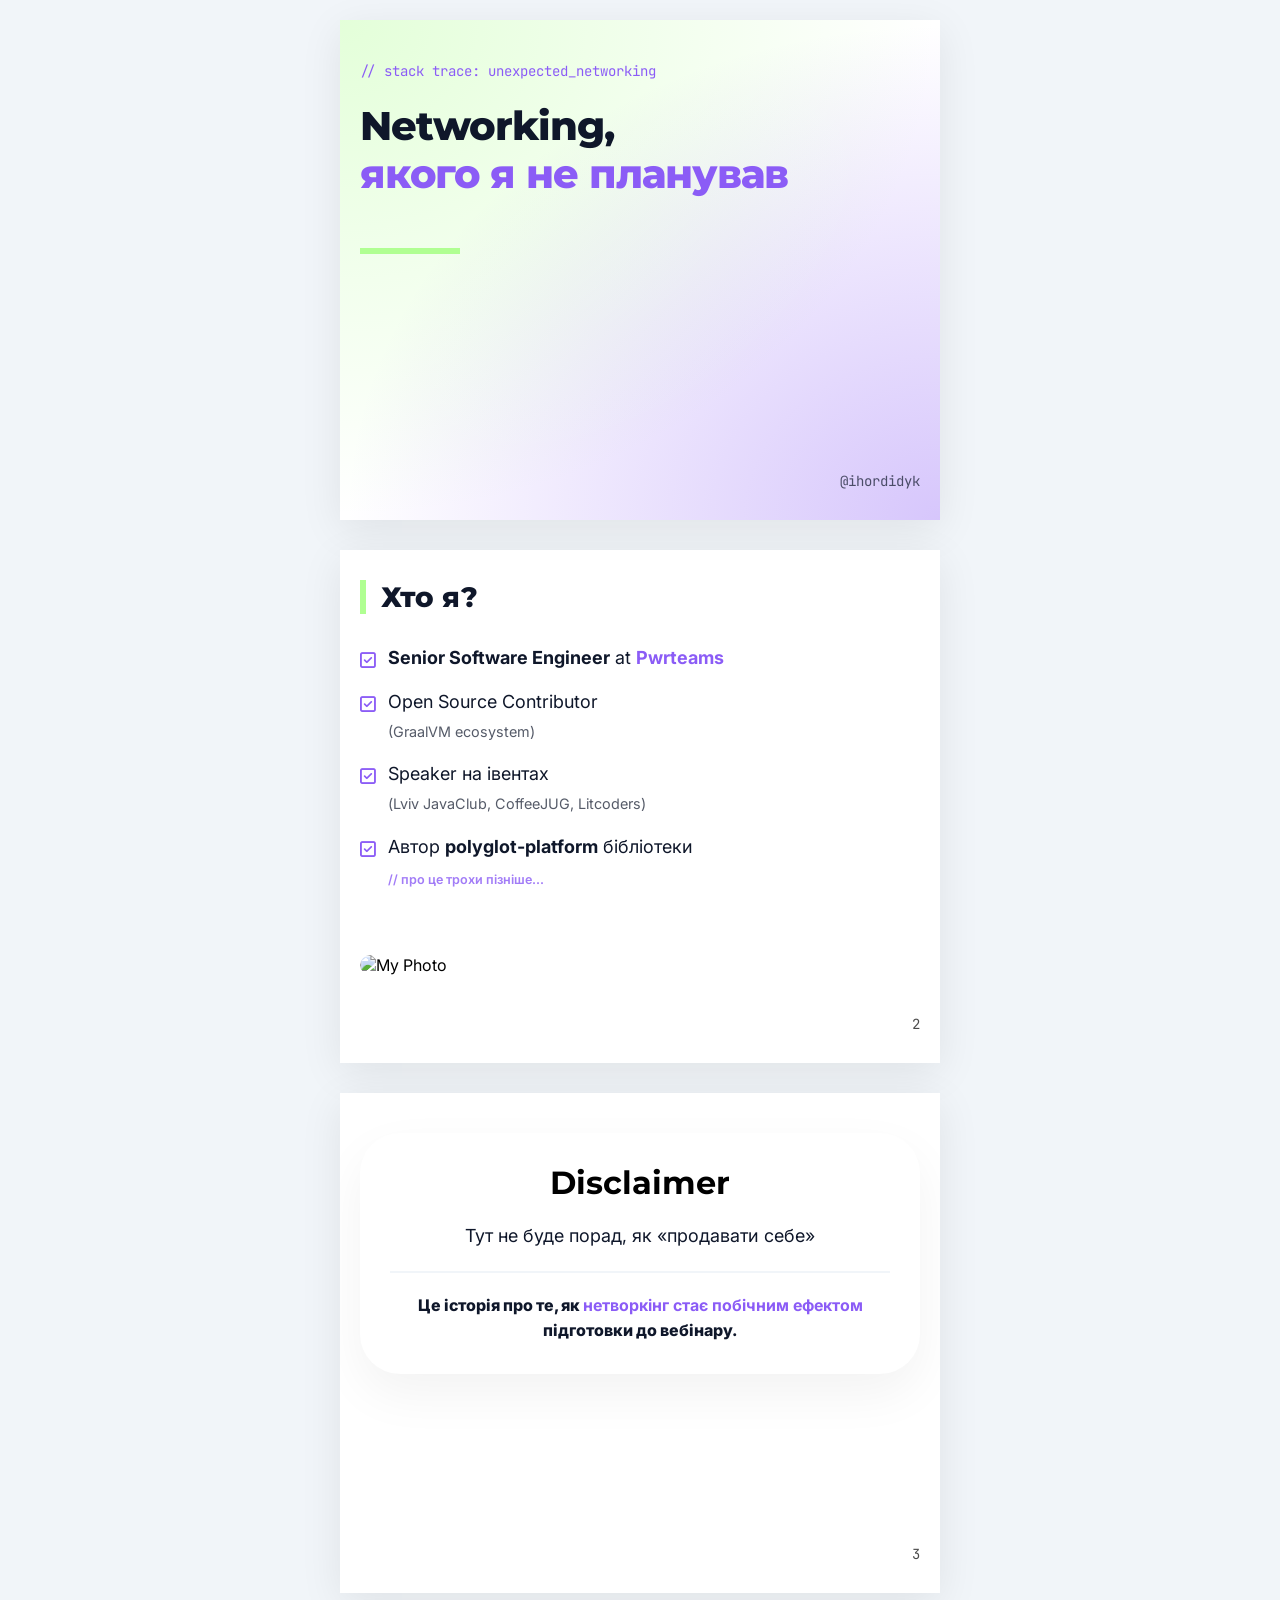
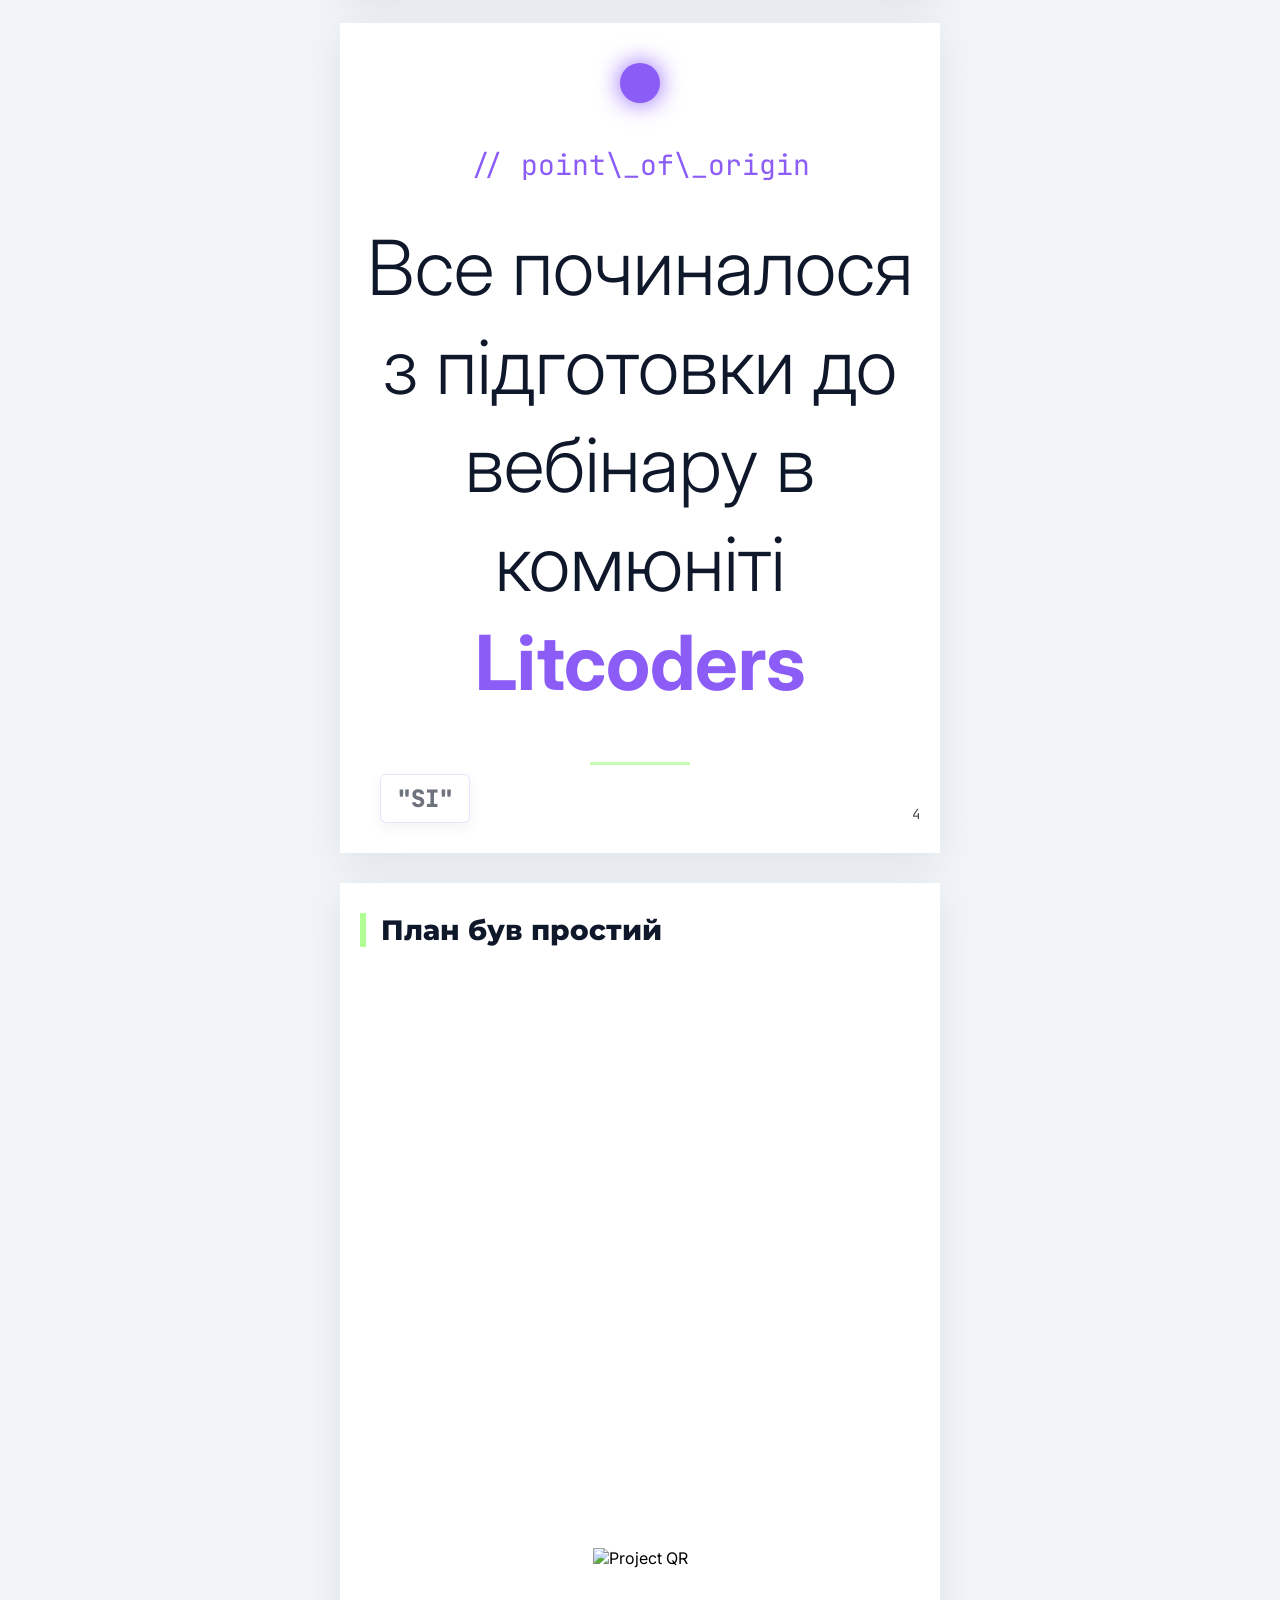
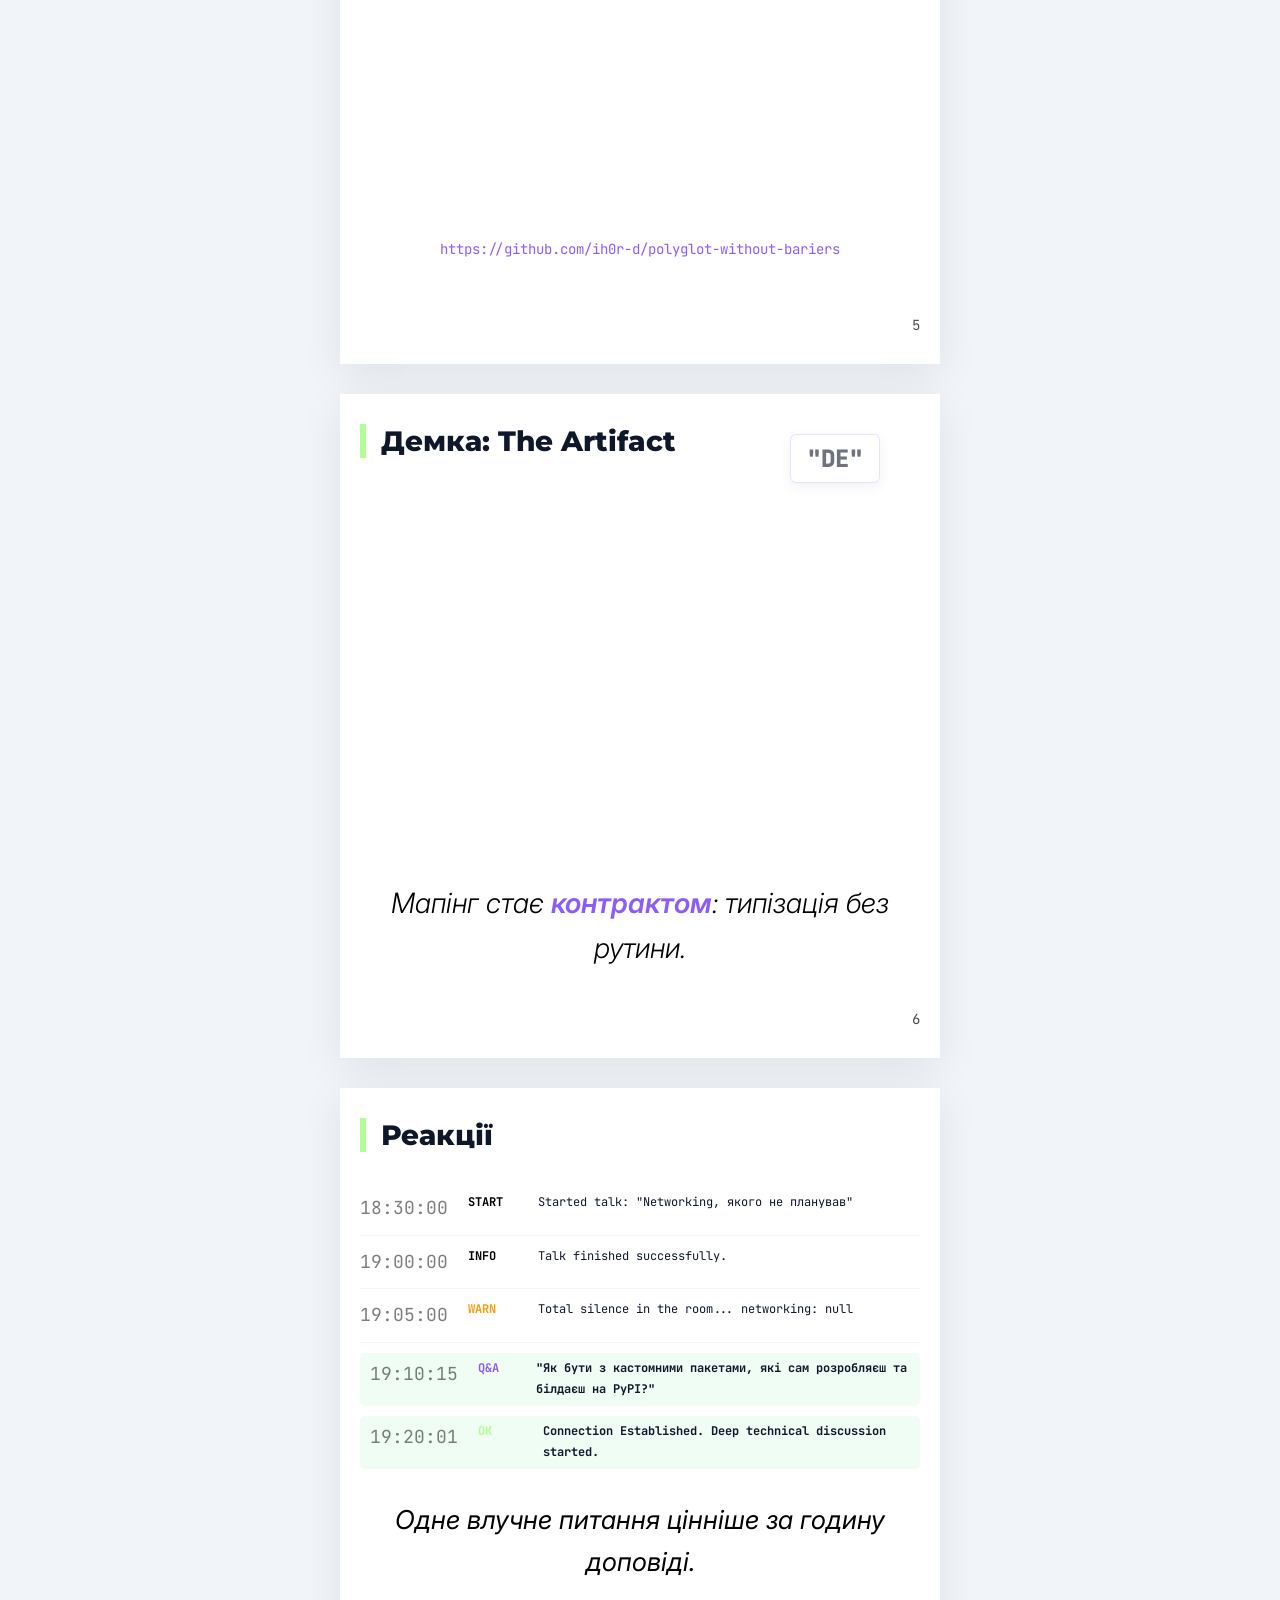
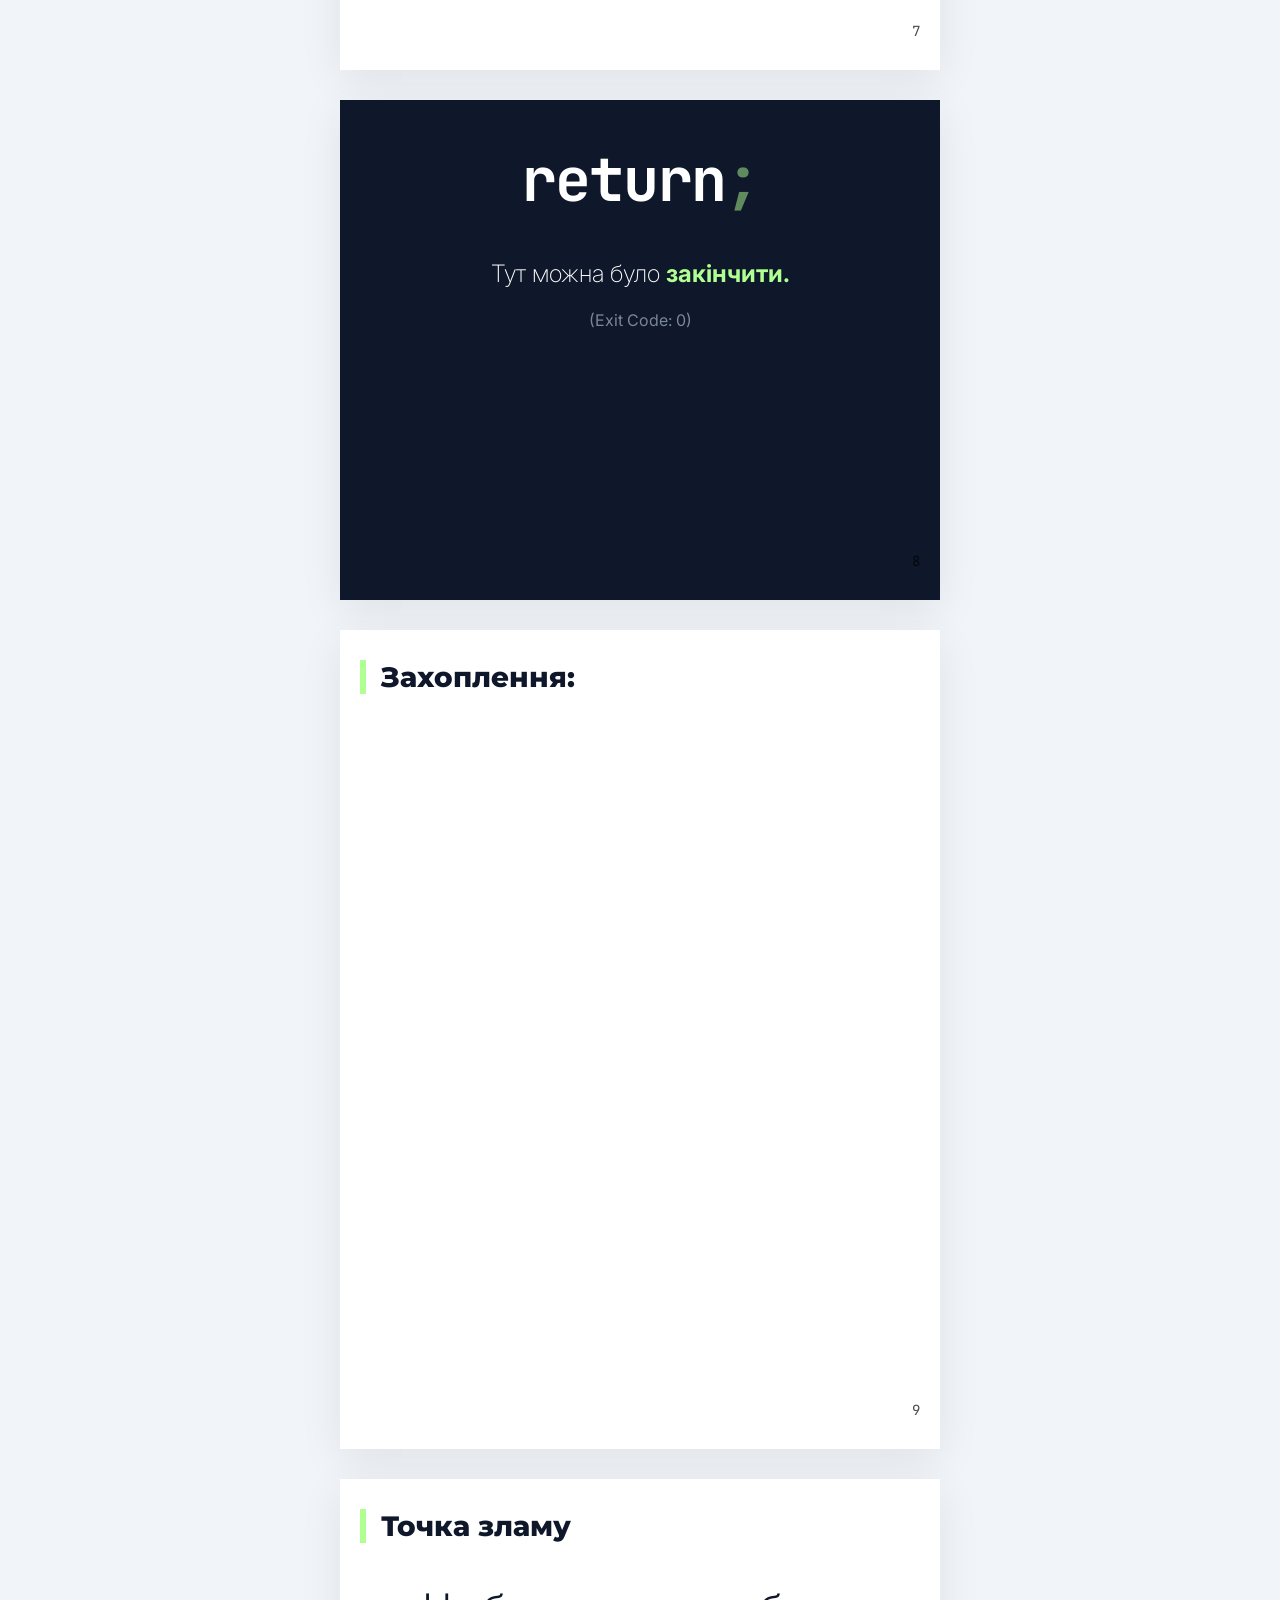
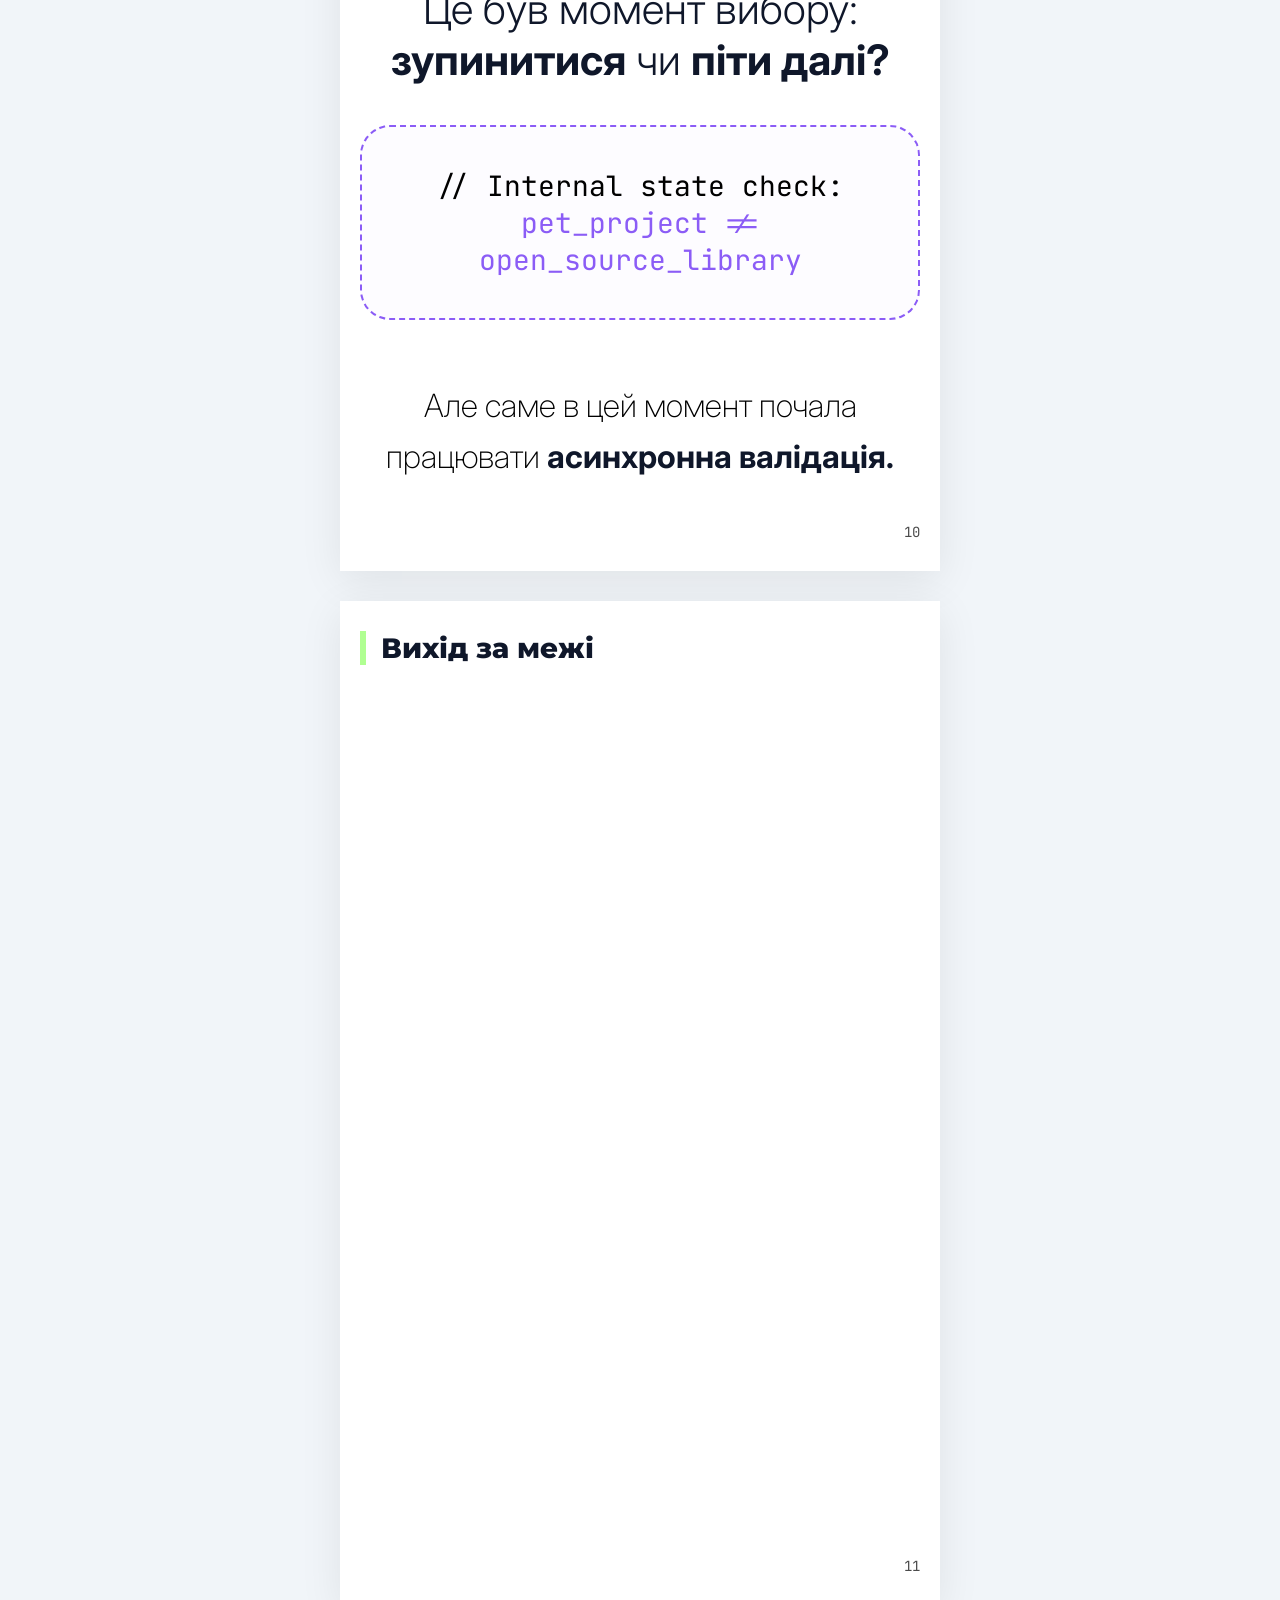
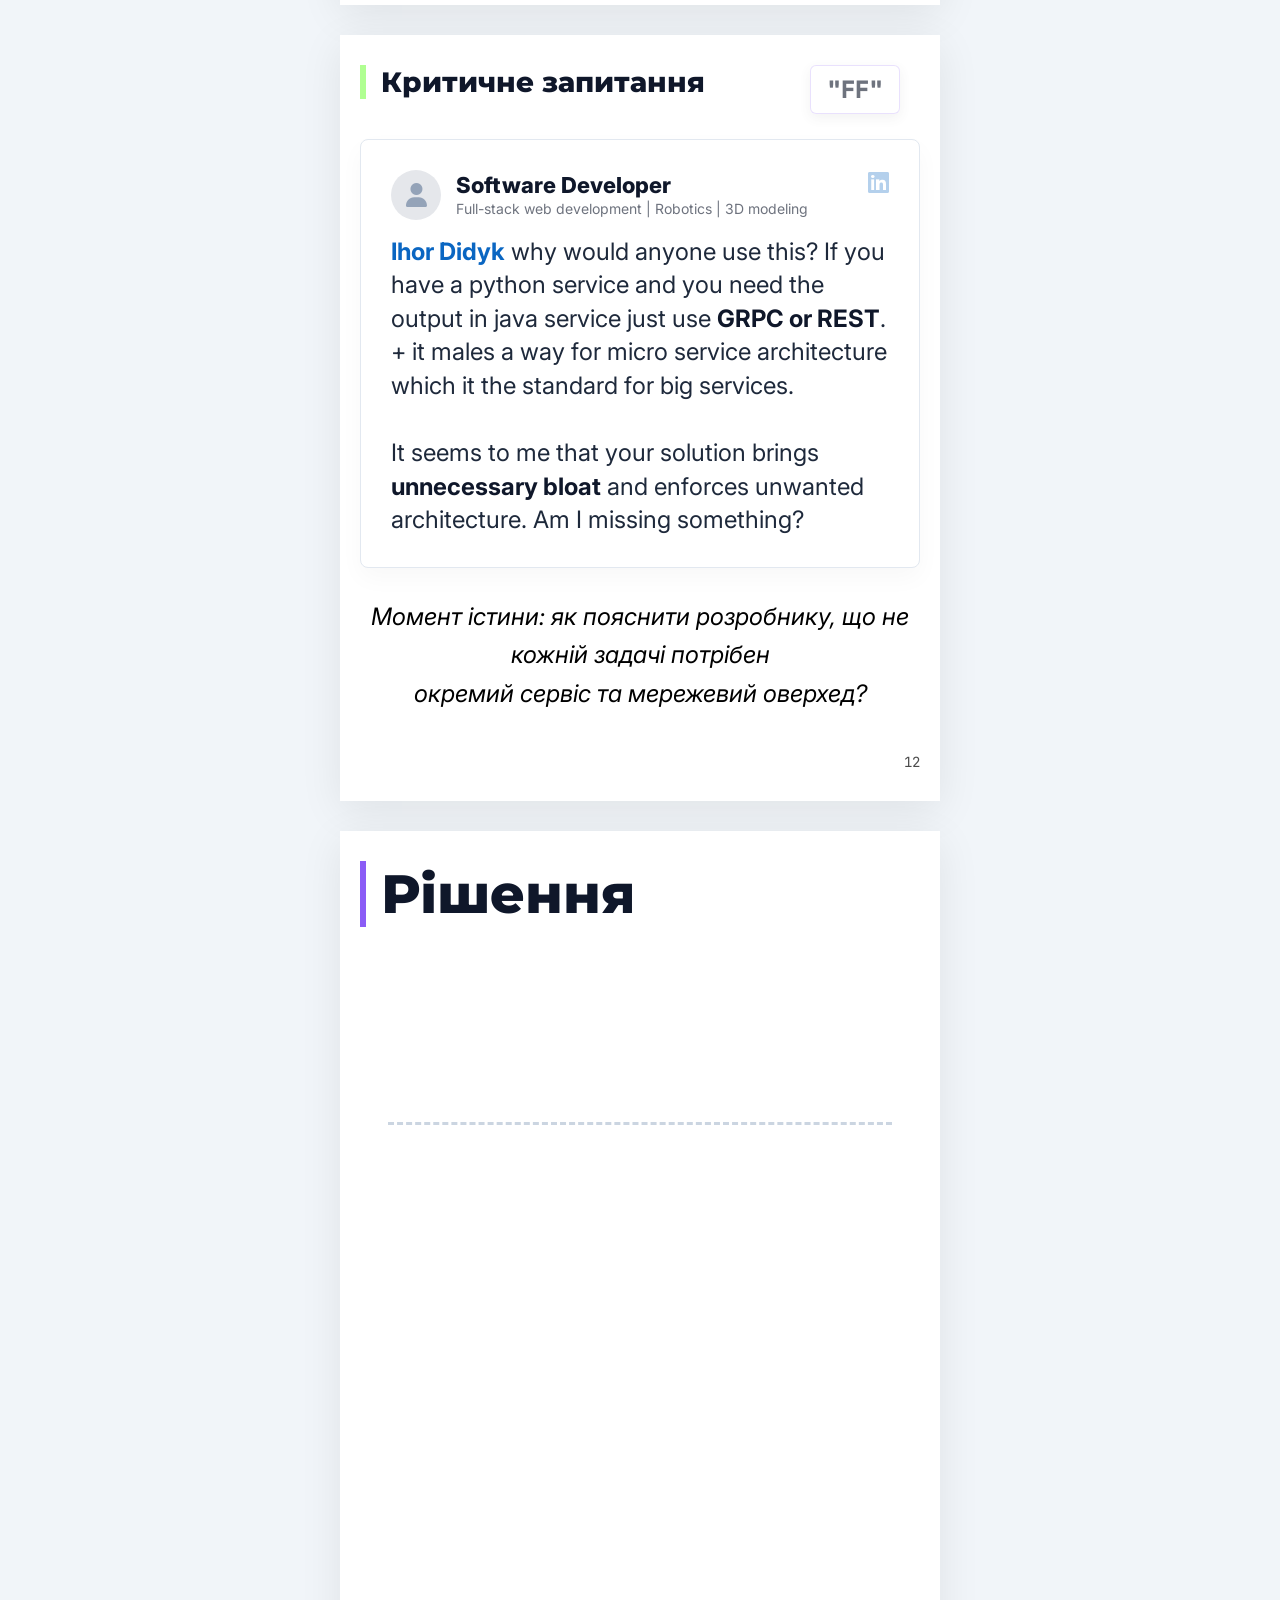
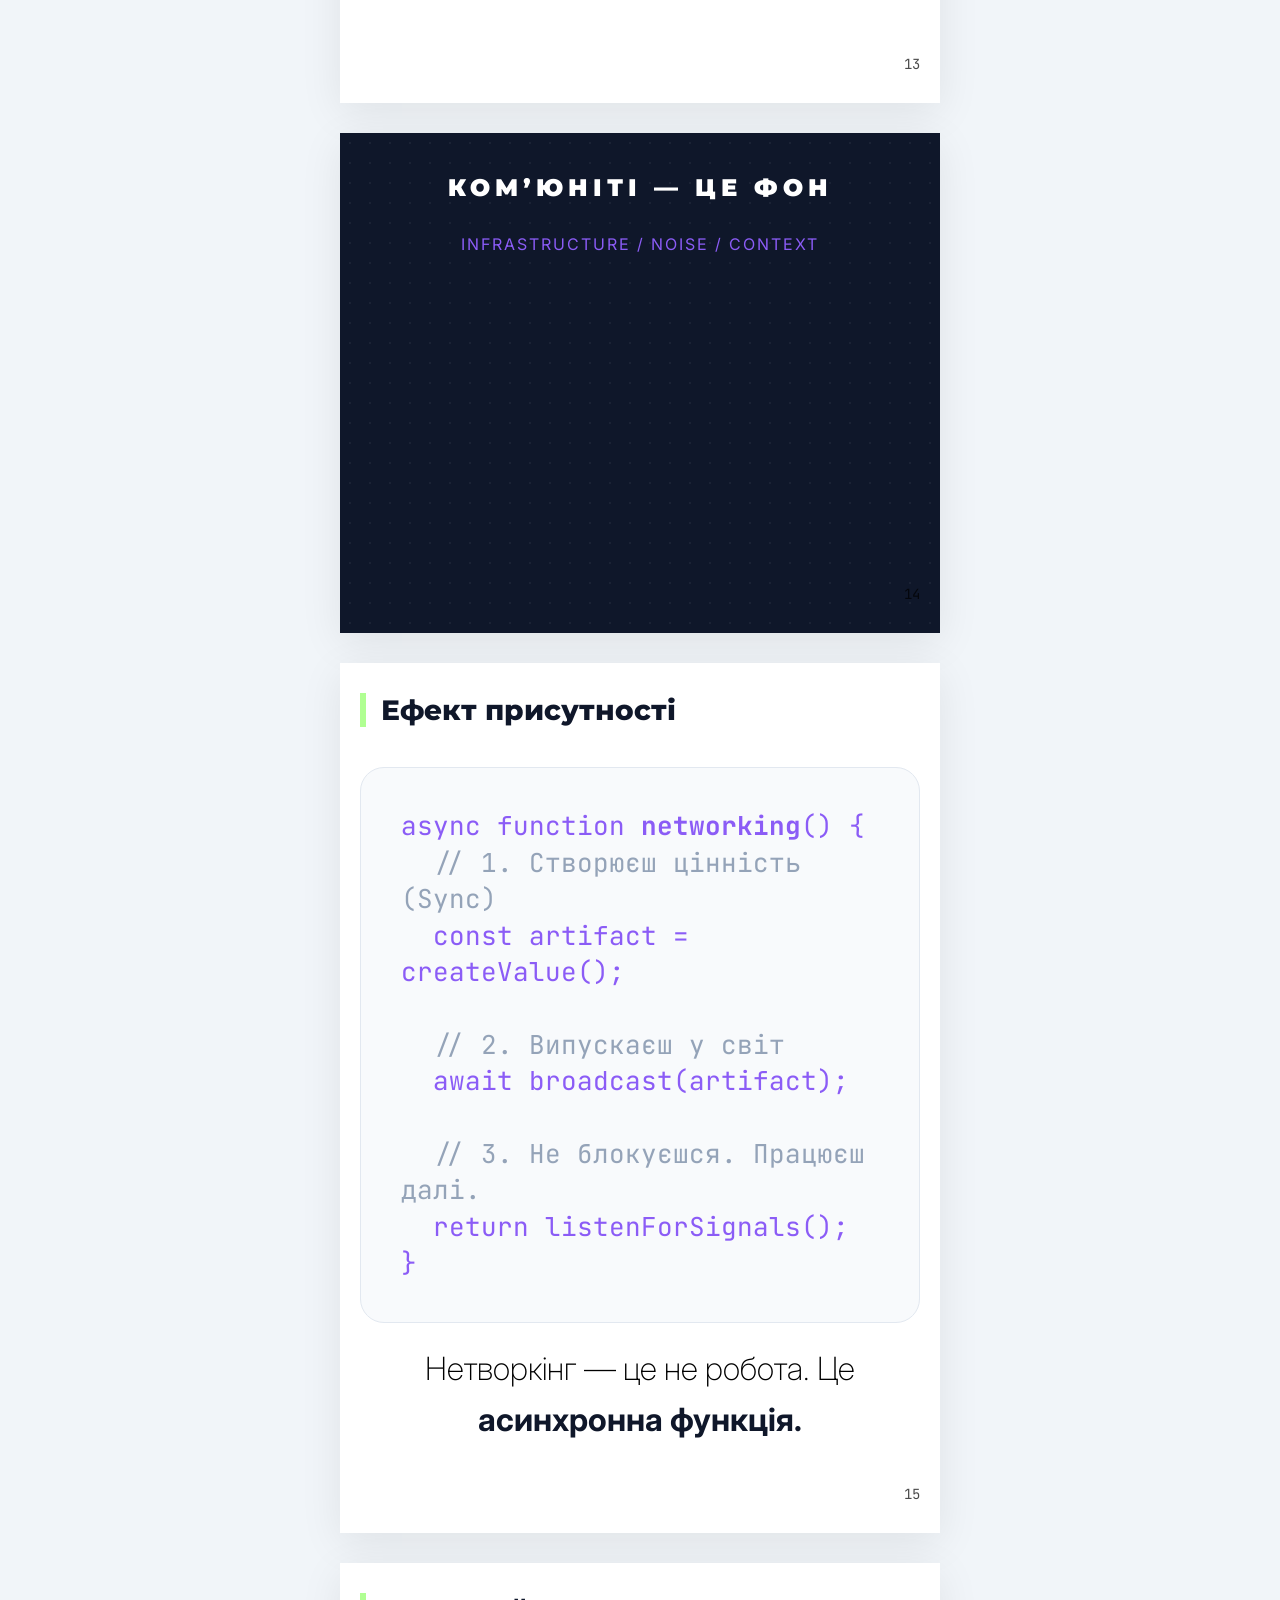
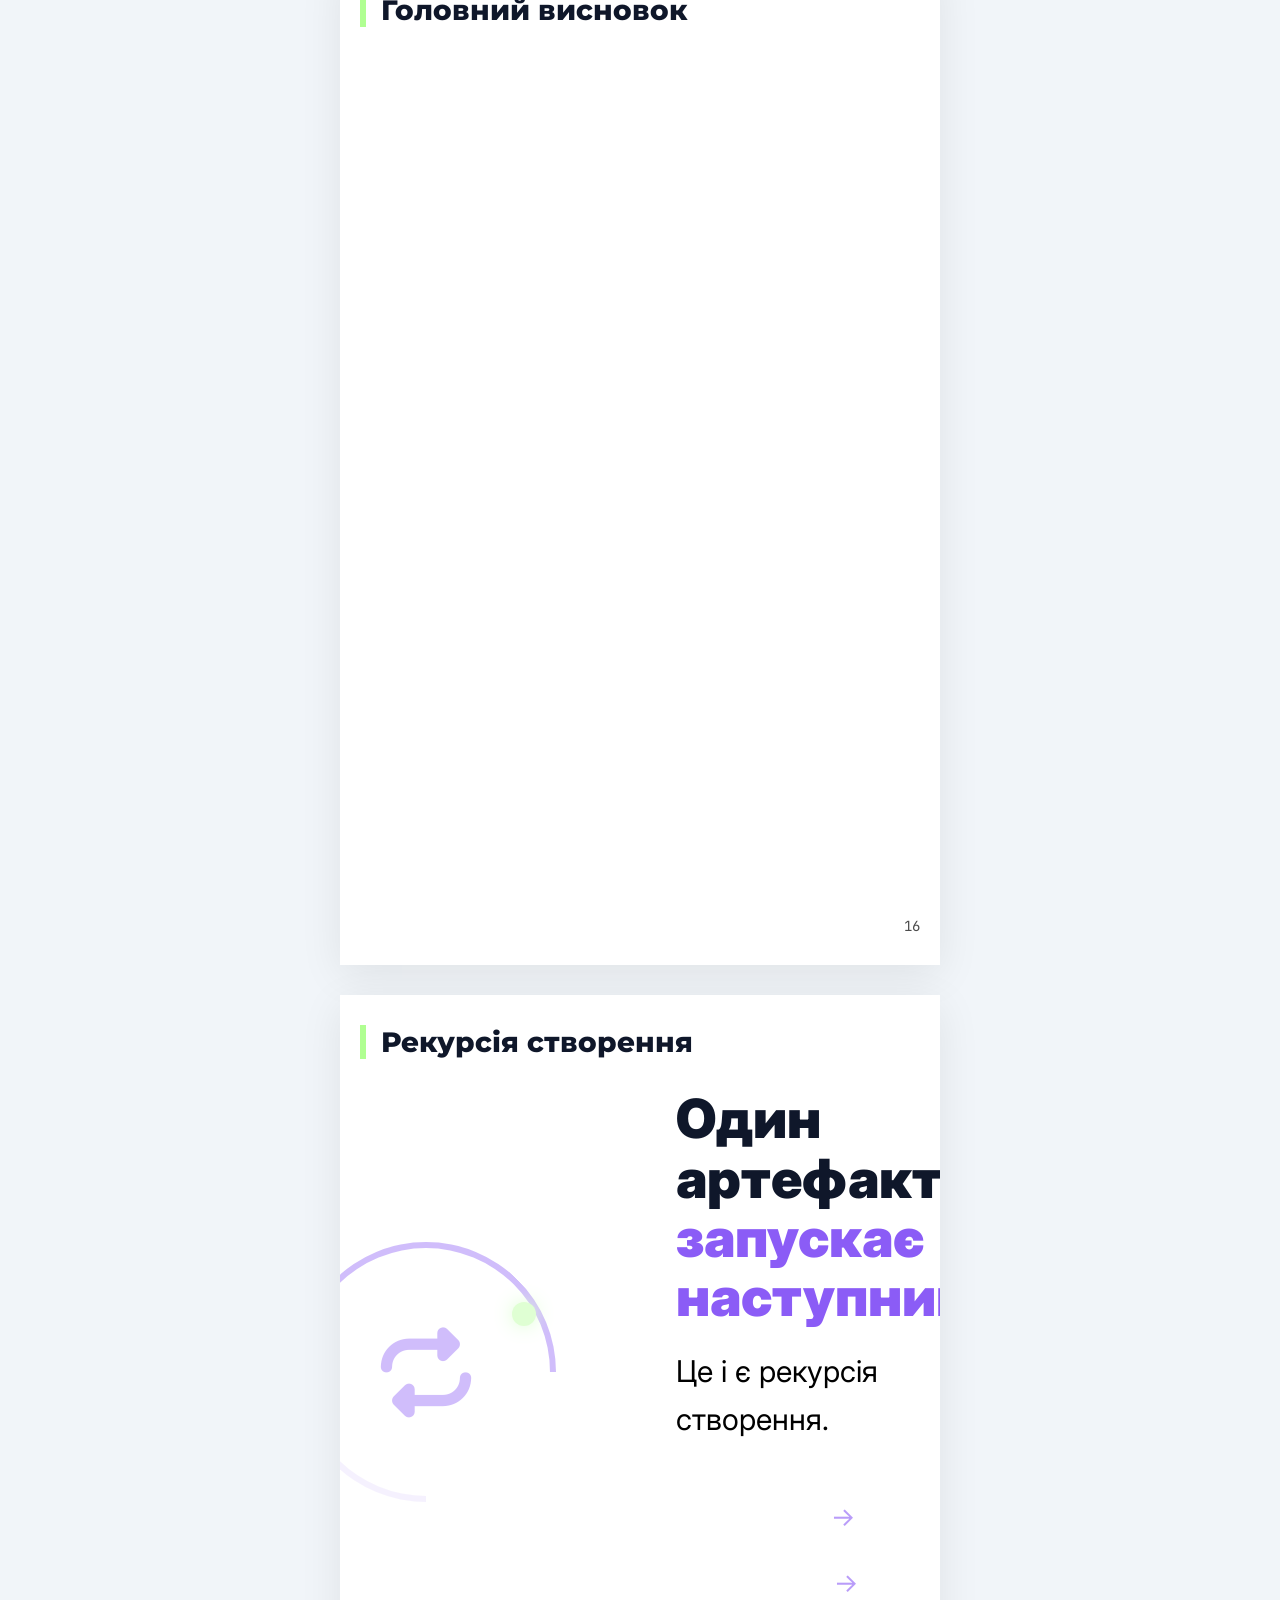
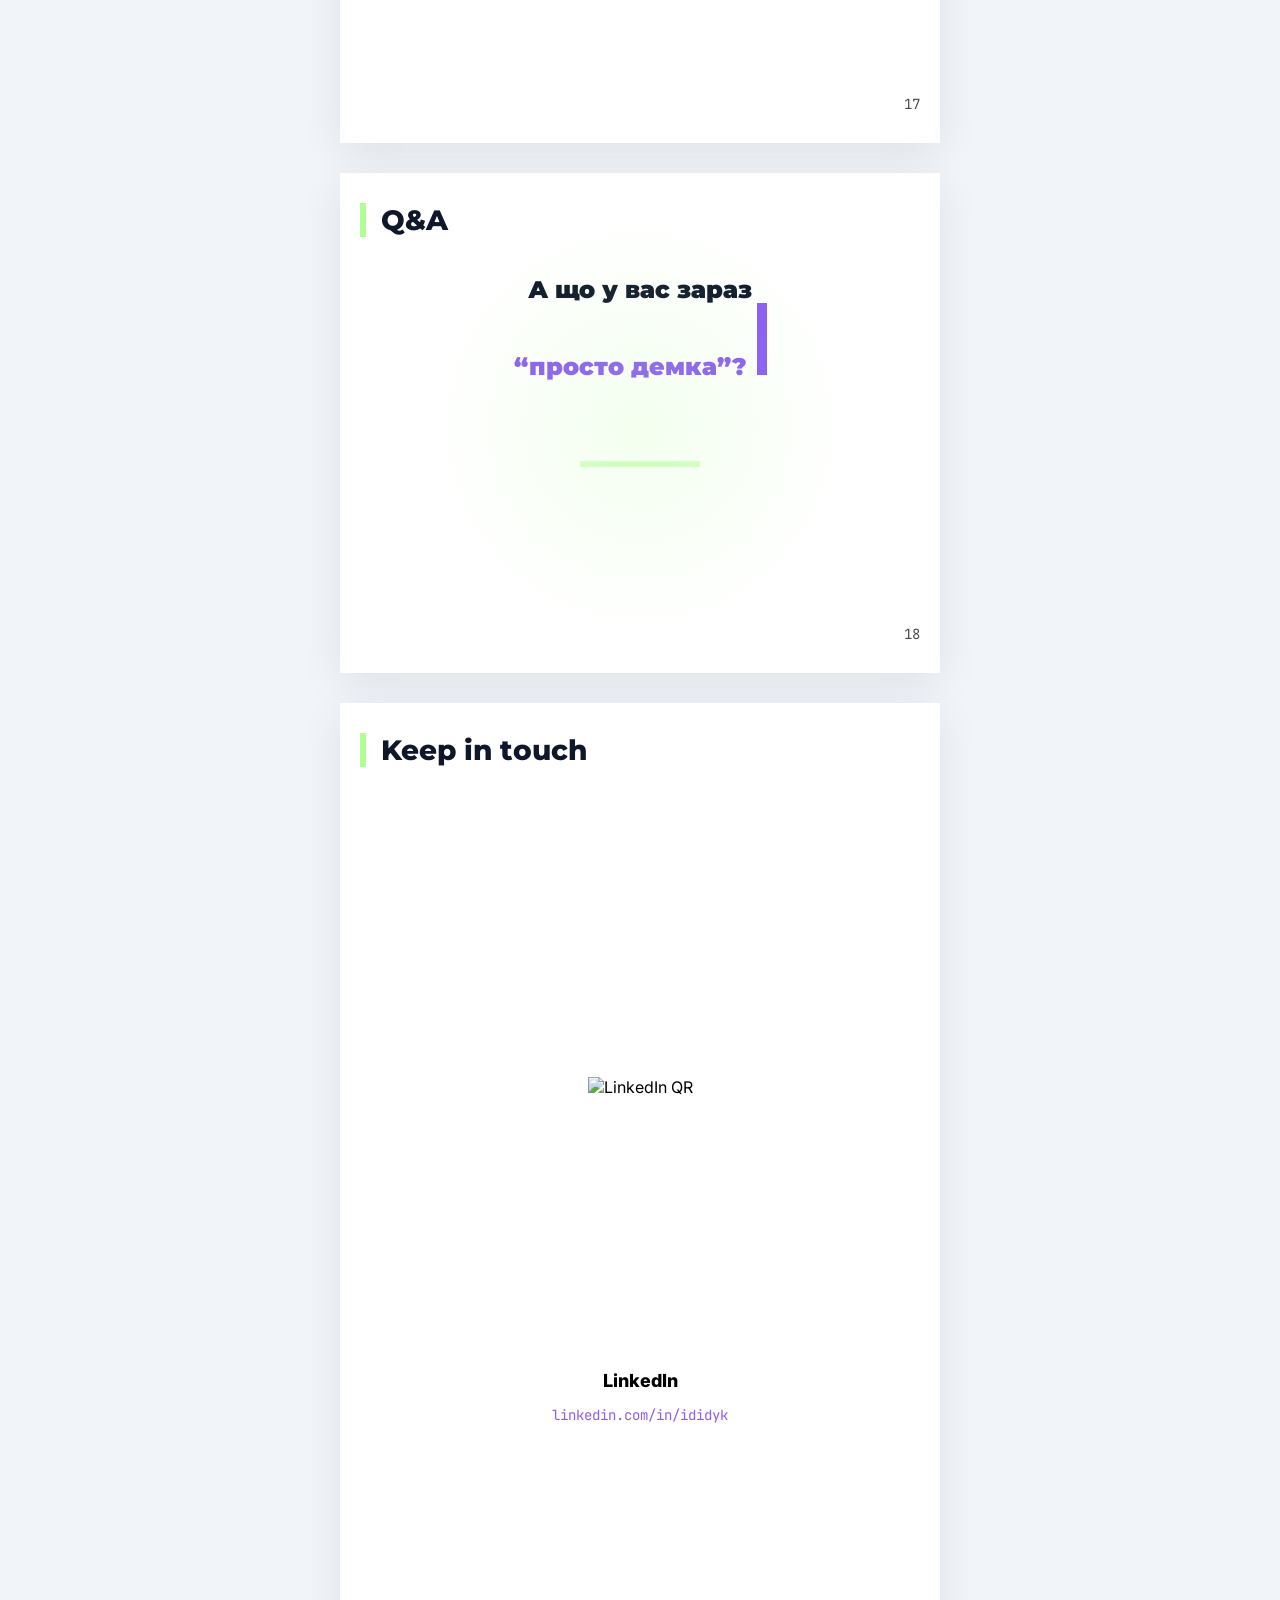
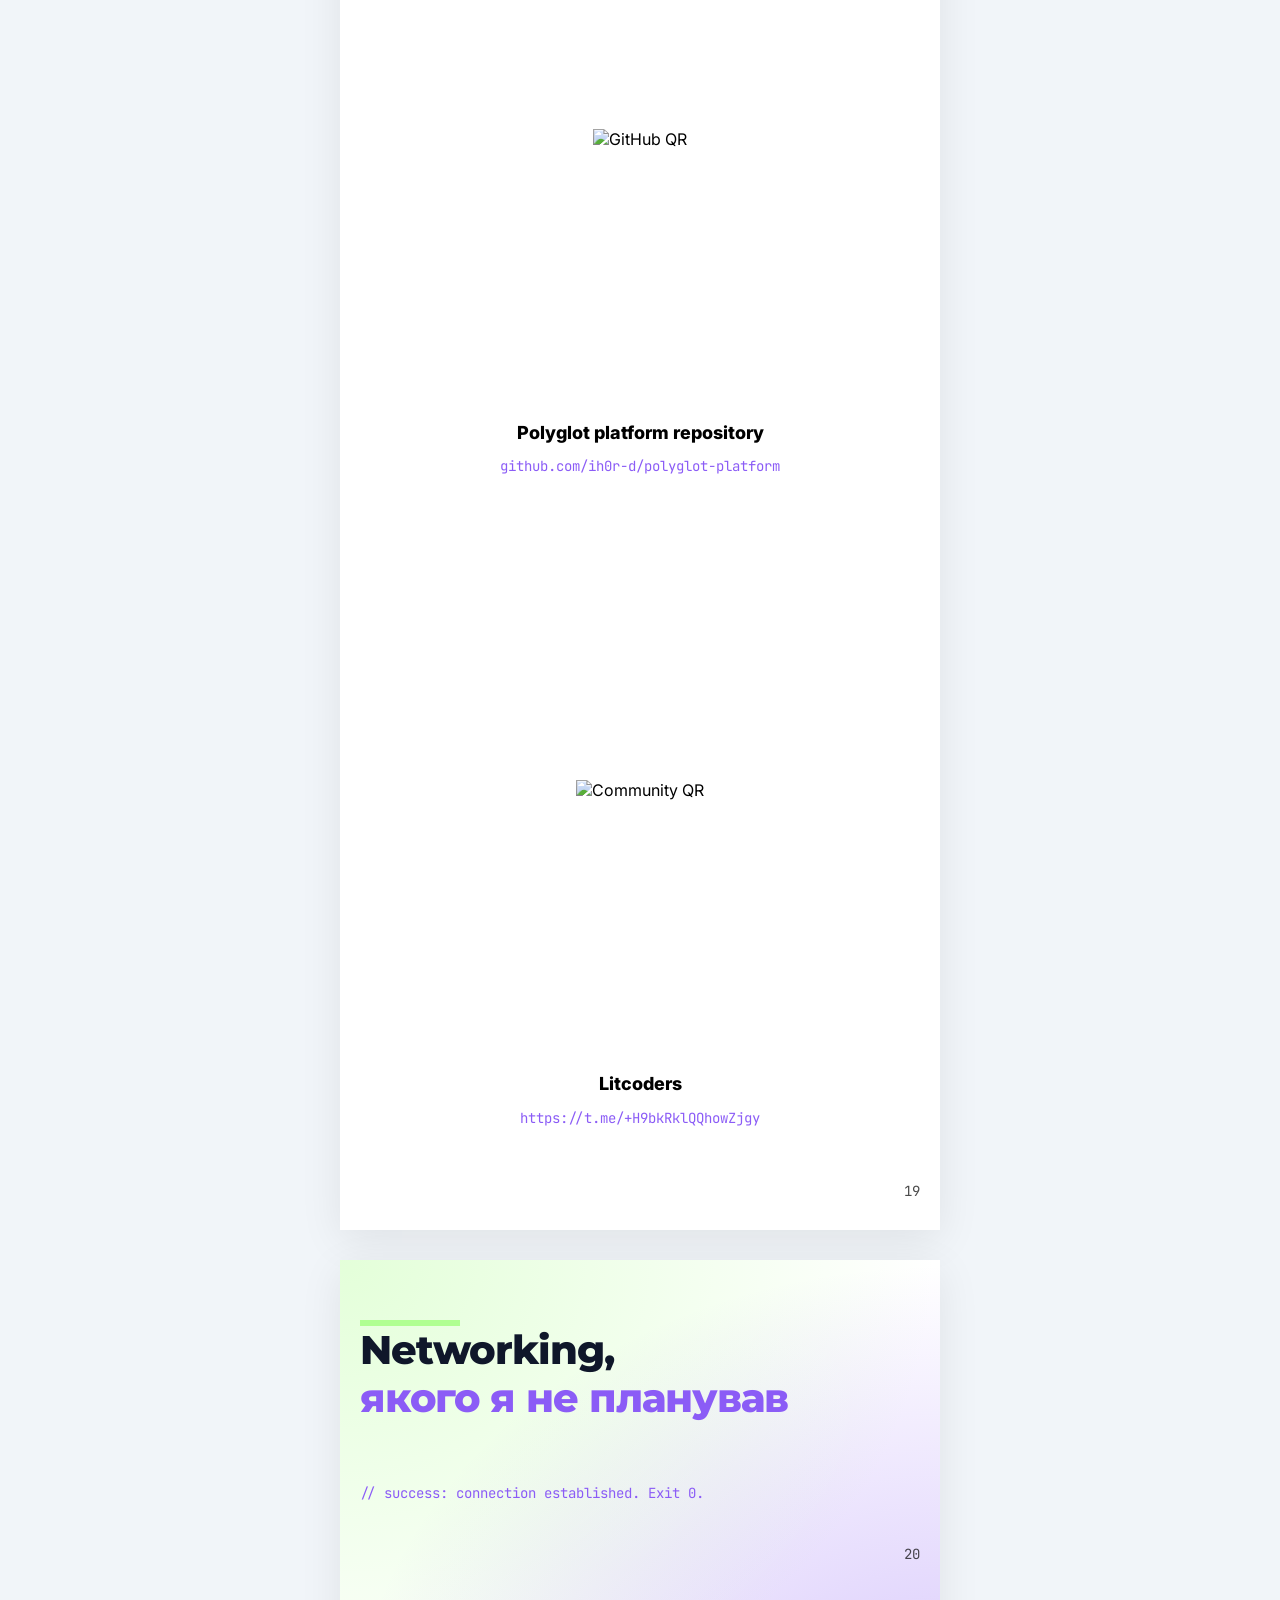
==== index.html @ 58088d3a "chore: update slides" ====
<!DOCTYPE html>
<html lang="uk">
<head>
  <meta charset="UTF-8">
  <meta name="viewport" content="width=device-width, initial-scale=1.0">
  <title>Networking: Unplanned</title>
  <link rel="preconnect" href="https://fonts.googleapis.com">
  <link rel="preconnect" href="https://fonts.gstatic.com" crossorigin>
  <link
      href="https://fonts.googleapis.com/css2?family=Inter:wght@400;700&family=Montserrat:wght@200;800&family=JetBrains+Mono:wght@400&display=swap"
      rel="stylesheet">
  <link rel="stylesheet" href="https://cdnjs.cloudflare.com/ajax/libs/font-awesome/6.5.1/css/all.min.css">
  <link rel="stylesheet" href="css/style.css">
</head>
<body>

<div class="slide slide-title-bg">
  <div class="mesh-bg mesh-bg-hidden"></div>
  <div class="content-area">
    <p class="mono mb-20">// stack trace: unexpected_networking</p>
    <h1>Networking,<br><span class="text-purple">якого я не планував</span></h1>
    <div class="separator-lime"></div>
  </div>
  <div class="slide-author text-dark">@ihordidyk</div>
</div>

<div class="slide">
  <div class="mesh-bg opacity-10"></div>
  <h2 class="slide-title">Хто я?</h2>
  <div class="two-column">
    <ul class="checklist">
      <li>
        <i class="fa-regular fa-square-check"></i>
        <span><b>Senior Software Engineer</b> at <span id="company">Pwrteams</span></span>
      </li>
      <li>
        <i class="fa-regular fa-square-check"></i>
        <span>Open Source Contributor<br>
          <span class="info-tag">(GraalVM ecosystem)</span>
        </span>
      </li>
      <li>
        <i class="fa-regular fa-square-check"></i>
        <span>Speaker на івентах<br>
          <span class="info-tag">(Lviv JavaClub, CoffeeJUG, Litcoders)</span>
        </span>
      </li>
      <li>
        <i class="fa-regular fa-square-check"></i>
        <span>Автор <b>polyglot-platform</b> бібліотеки<br>
          <span class="later-tag">// про це трохи пізніше...</span>
        </span>
      </li>
    </ul>
    <div class="photo-box">
      <img src="images/myself.png" alt="My Photo">
    </div>
  </div>
  <div class="slide-number"></div>
</div>

<div class="slide">
  <div class="mesh-bg opacity-10"></div>
  <div class="content-area">
    <div class="disclaimer-card">
      <h2 class="disclaimer-title">Disclaimer</h2>
      <p class="disclaimer-text">Тут не буде порад, як «продавати себе»</p>
      <p class="disclaimer-footer">
        Це історія про те, як <b class="font-w700 text-purple">нетворкінг стає побічним ефектом</b> підготовки до
        вебінару.</p>
    </div>
  </div>
  <div class="slide-number"></div>
</div>

<div class="slide">
  <div class="mesh-bg mesh-bg-lime-custom"></div>
  <div class="content-area center-all justify-center">
    <div class="dot-origin dot-origin-lg"></div>
    <p class="mono mono-origin">// point\_of\_origin</p>
    <h2 class="font-w300 text-dark font-inter origin-title">
      Все починалося з підготовки до вебінару в комюніті <b class="font-w700 text-purple">Litcoders</b>
    </h2>
    <div class="separator-lime-small separator-lime-small-spaced"></div>
  </div>
  <div class="hidden-return hidden-return-origin">"SI"</div>
  <div class="slide-number"></div>
</div>

<div class="slide">
  <h2 class="slide-title">План був простий</h2>
  <div class="content-area">
    <div class="two-column">
      <ul class="checklist">
        <li class="fragment">
          <i class="fa-regular fa-square"></i>
          <span>Показати можливості <b>GraalVM & GraalPy</b></span>
        </li>
        <li class="fragment">
          <i class="fa-regular fa-square"></i>
          <span><b>Реалізувати</b> безшовний запуск Python-скриптів прямо з-під JVM</span>
        </li>
        <li class="fragment">
          <i class="fa-regular fa-square"></i>
          <span><b>Забезпечити</b> прямий обмін даними між мовами без зайвої серіалізації</span>
        </li>
        <li class="fragment">
          <i class="fa-regular fa-square"></i>
          <span><b>Створити</b> високорівневу абстракцію для спрощення входу в GraalPy</span>
        </li>
      </ul>

      <div class="qr-item">
        <div class="qr-placeholder-custom">
          <img
              src="https://api.qrserver.com/v1/create-qr-code/?size=300x300&data=https://github.com/ih0r-d/polyglot-without-bariers"
              alt="Project QR">
        </div>
        <p class="text-center qr-link-line"><a
            href="https://github.com/ih0r-d/polyglot-without-bariers" target="_blank" class="qr-link text-purple">https://github.com/ih0r-d/polyglot-without-bariers</a></p>
      </div>
    </div>
  </div>
  <div class="slide-number"></div>
</div>

<div class="slide">
  <h2 class="slide-title">Демка: The Artifact</h2>
  <div class="content-area center-all">
    <div class="flow-container">
      
      <div class="anim-slide-in-left fragment demo-endpoint">
        <i class="fa-brands fa-python demo-icon demo-icon-python"></i>
        <div class="code-pill">Guest Language<br>Bindings</div>
      </div>

      <div class="anim-fade-in-1 fragment flow-arrow">
        <i class="fa-solid fa-arrow-right-arrow-left"></i>
      </div>

      <div class="abstraction-box anim-pop-in fragment">
        <i class="fa-solid fa-layer-group abstraction-icon"></i>
        <div class="abs-label">POLYGLOT PLATFORM</div>
        <div class="abs-status abs-status-detail">
          Validating Types...<br>Resolving Methods...
        </div>
      </div>

      <div class="anim-fade-in-2 fragment flow-arrow">
        <i class="fa-solid fa-arrow-right-arrow-left"></i>
      </div>

      <div class="anim-slide-in-right fragment demo-endpoint">
        <i class="fa-brands fa-java demo-icon demo-icon-java"></i>
        <div class="code-pill output-pill">Type-safe JVM<br>Logic</div>
      </div>
    </div>
    <p class="mapping-caption">
      Мапінг стає <span class="mapping-accent">контрактом</span>: типізація без рутини.
    </p>
  </div>
  <div class="hidden-return hidden-return-demo">"DE"</div>
  <div class="slide-number"></div>
</div>

<div class="slide">
  <h2 class="slide-title">Реакції</h2>
  <div class="content-area center-all">
    <div class="log-stream">
      <div class="log-entry">
        <span class="log-time">18:30:00</span>
        <span class="log-level info">START</span>
        <span class="log-msg">Started talk: "Networking, якого не планував"</span>
      </div>
      <div class="log-entry">
        <span class="log-time">19:00:00</span>
        <span class="log-level info">INFO</span>
        <span class="log-msg">Talk finished successfully.</span>
      </div>
      <div class="log-entry">
        <span class="log-time">19:05:00</span>
        <span class="log-level warn">WARN</span>
        <span class="log-msg">Total silence in the room... networking: null</span>
      </div>
      <div class="log-entry highlight log-entry-soft">
        <span class="log-time">19:10:15</span>
        <span class="log-level event">Q&A</span>
        <span class="log-msg"><b>"Як бути з кастомними пакетами, які сам розробляєш та білдаєш на PyPI?"</b></span>
      </div>
      <div class="log-entry highlight">
        <span class="log-time">19:20:01</span>
        <span class="log-level ok">OK</span>
        <span class="log-msg"><b>Connection Established. Deep technical discussion started.</b></span>
      </div>
    </div>
    <p class="reactions-note">
      Одне влучне питання цінніше за годину доповіді.
    </p>
  </div>
  <div class="slide-number"></div>
</div>

<div class="slide bg-dark text-white">
  <div class="content-area center-all">
    <div class="code-return code-return-light">
      return<span class="code-semicolon code-semicolon-lime">;</span>
    </div>
    <h2 class="fs-48 font-w200 mt-40">
      Тут можна було <b class="font-w700 text-lime">закінчити.</b>
    </h2>
    <p class="mt-20 fs-24 exit-code-note">(Exit Code: 0)</p>
  </div>
  <div class="slide-number"></div>
</div>

<div class="slide">
  <h2 class="slide-title">Захоплення: </h2>
  <div class="content-area center-all justify-start">
    <div class="session-card">
      <div class="session-step fragment">
        <div class="step-icon"><i class="fa-solid fa-lightbulb"></i></div>
        <div class="step-content">
          <span class="step-tag">Phase 1: UX Realization</span>
          "Демка працює, але API — крінж. Я б сам таке не використовував."
        </div>
      </div>
      <div class="session-step fragment">
        <div class="step-icon active"><i class="fa-solid fa-wand-magic-sparkles"></i></div>
        <div class="step-content">
          <span class="step-tag">Phase 2: Spring Boot Magic</span>
          "Хочу `@EnablePolyglot` та авто-конфігурацію. Щоб відчувалося як рідне."
        </div>
      </div>
      <div class="session-step fragment">
        <div class="step-icon"><i class="fa-solid fa-hourglass-half"></i></div>
        <div class="step-content">
          <span class="step-tag">Phase 3: The Reality</span>
          Десятки годин на боротьбу з GraalVM Contexts та динамічними проксі.
        </div>
      </div>
      <div class="session-step fragment">
        <div class="step-icon active step-icon-success"><i
            class="fa-solid fa-box-archive"></i></div>
        <div class="step-content">
          <span class="step-tag step-tag-success">Final State</span>
          <b>v0.0.14 released on Maven Central. Magic included.</b>
        </div>
      </div>
    </div>
  </div>
  <div class="slide-number"></div>
</div>
<div class="slide">
  <h2 class="slide-title">Точка зламу</h2>
  <div class="content-area center-all">
    <h3 class="breakpoint-title">
      Це був момент вибору: <br>
      <b>зупинитися</b> чи <b>піти далі?</b>
    </h3>

    <div class="internal-check-box">
      <div class="mono internal-check-copy">
        <span class="internal-check-label">// Internal state check:</span><br>
        pet_project <span class="internal-check-operator">!=</span> open_source_library
      </div>
    </div>

    <p class="breakpoint-note">
      Але саме в цей момент почала працювати <b>асинхронна валідація.</b>
    </p>
  </div>
  <div class="slide-number"></div>
</div>

<div class="slide">
  <h2 class="slide-title">Вихід за межі</h2>
  <div class="content-area center-all justify-start">
    <div class="session-card">
      <div class="session-step fragment">
        <div class="step-icon"><i class="fa-solid fa-code"></i></div>
        <div class="step-content">
          <span class="step-tag">Покращення API</span>
          Перехід від "просто працює" до строгої типізації та зручних анотацій.
        </div>
      </div>
      <div class="session-step fragment">
        <div class="step-icon active"><i class="fa-solid fa-rocket"></i></div>
        <div class="step-content">
          <span class="step-tag">Spring Boot Starter</span>
          Реалізація автоконфігурації для Maven Central. Робимо бібліотеку доступною для всіх.
        </div>
      </div>
      <div class="session-step fragment">
        <div class="step-icon active step-icon-success"><i
            class="fa-solid fa-check-double"></i></div>
        <div class="step-content">
          <span class="step-tag step-tag-success">Oracle GraalVM Review</span>
          <b>Oracle Team порев'ювали лібу.</b> Отримано експертний фідбек та валідацію архітектури від авторів
          технології.
        </div>
      </div>
      <div class="session-step fragment">
        <div class="step-icon"><i class="fa-brands fa-linkedin-in"></i></div>
        <div class="step-content">
          <span class="step-tag">LinkedIn: Build in Public</span>
          Пости про хід розробки, архітектурні виклики та пошук рішень.
        </div>
      </div>
    </div>
  </div>
  <div class="slide-number"></div>
</div>

<div class="slide">
  <h2 class="slide-title">Критичне запитання</h2>
  <div class="content-area center-all">
    <div class="comment-card">
      <i class="fa-brands fa-linkedin ln-logo"></i>
      <div class="comment-header">
        <div class="avatar"><i class="fa-solid fa-user"></i></div>
        <div class="comment-author">
          Software Developer
          <span class="comment-meta">Full-stack web development | Robotics | 3D modeling</span>
        </div>
      </div>
      <div class="comment-body">
        <span class="mention">Ihor Didyk</span> why would anyone use this? If you have a python service and you need the
        output in java service just use <b>GRPC or REST</b>. + it males a way for micro service architecture which it
        the standard for big services. <br><br>
        It seems to me that your solution brings <b>unnecessary bloat</b> and enforces unwanted architecture. Am I
        missing something?
      </div>
    </div>
    <p class="font-inter critical-question-note">
      Момент істини: як пояснити розробнику, що не кожній задачі потрібен <br>окремий сервіс та мережевий оверхед?
    </p>
  </div>
  <div class="hidden-return hidden-return-feedback">"FF"</div>
  <div class="slide-number">08</div>
</div>

<div class="slide">
  <div class="mesh-bg mesh-bg-solution"></div>

  <h2 class="slide-title solution">Рішення</h2>

  <div class="content-area solution-content">
    <div class="solution-timeline-container solution-timeline-offset">

      <div class="solution-timeline-line" ></div> 

      <div class="solution-timeline-items-wrapper">
        
        <div class="solution-timeline-item fragment anim-pop-in">
          <div class="solution-timeline-content">
            <h4 class="solution-step-title">
              <i class="fa-solid fa-shield-halved solution-step-icon"></i>Стабілізація платформи
            </h4>
            <p class="solution-step-copy">Фокус на надійності та передбачуваності
              polyglot-взаємодії.</p>
          </div>
        </div>

        <div class="solution-timeline-item fragment anim-pop-in delay-300">
          <div class="solution-timeline-content">
            <h4 class="solution-step-title">
              <i class="fa-solid fa-puzzle-piece solution-step-icon"></i>Розширення інтеграцій
            </h4>
            <p class="solution-step-copy">Підтримка популярних Java-екосистем та спрощення
              старту.</p>
          </div>
        </div>

        <div class="solution-timeline-item fragment anim-pop-in delay-600">
          <div class="solution-timeline-content">
            <h4 class="solution-step-title">
              <i class="fa-solid fa-screwdriver-wrench solution-step-icon"></i>Developer tools
            </h4>
            <p class="solution-step-copy">Покращення DX: зрозумілий дебаг, логування та приклади.</p>
          </div>
        </div>
      </div>
    </div>

    <div class="solution-loop-row">
      <div class="loop-box box-contribution fragment anim-slide-in-left solution-loop-box delay-900">
        <i class="fa-solid fa-code-branch icon-contribution"></i>
        <p class="solution-loop-title"><b>Контриб'ютинг та дослідження</b></p>
        <p class="text-small solution-loop-copy">Продовження внеску в екосистему GraalVM.</p>
      </div>

      <div class="loop-box box-library fragment anim-slide-in-right solution-loop-box delay-1200">
        <i class="fa-solid fa-box-archive icon-library"></i>
        <p class="solution-loop-title"><b>Розвиток polyglot-platform</b></p>
        <p class="text-small solution-loop-copy">Покращення можливостей бібліотеки.</p>
      </div>
    </div>

    <h3 class="main-decision fragment anim-pop-in solution-main-decision delay-1500">Я просто <b
        class="text-purple font-w800">пішов далі.</b></h3>
  </div>
  <div class="slide-number"></div>
</div>

<div class="slide bg-dark">
  <div class="community-bg"></div>
  
  <div class="noise-word noise-hype">HYPE</div>
  <div class="noise-word noise-news">NEWS</div>
  <div class="noise-word noise-trends">TRENDS</div>
  <div class="noise-word noise-releases">RELEASES</div>
  <div class="noise-word noise-drama">DRAMA</div>

  <div class="content-area center-all">
    <h2 class="fs-72 text-white font-w900 font-montserrat uppercase letter-spacing-5 text-center">
      Комʼюніті — це фон
    </h2>
    <p class="text-purple font-mono mt-30 fs-20 letter-spacing-2">
      INFRASTRUCTURE / NOISE / CONTEXT
    </p>
  </div>
  <div class="slide-number"></div>
</div>

<div class="slide">
  <h2 class="slide-title">Ефект присутності</h2>
  <div class="content-area center-all">
    <div class="highlight-box">
      <div class="mono async-code">
        <span class="async-keyword">async function</span> <span class="async-strong">networking</span>() {
        <br>
        &nbsp;&nbsp;<span class="async-comment">// 1. Створюєш цінність (Sync)</span> <br>
        &nbsp;&nbsp;<span class="async-keyword">const</span> artifact = createValue(); <br><br>
        &nbsp;&nbsp;<span class="async-comment">// 2. Випускаєш у світ</span> <br>
        &nbsp;&nbsp;<span class="async-keyword">await</span> broadcast(artifact); <br><br>
        &nbsp;&nbsp;<span class="async-comment">// 3. Не блокуєшся. Працюєш далі.</span> <br>
        &nbsp;&nbsp;<span class="async-keyword">return</span> listenForSignals(); <br>
        }
      </div>
    </div>
    <p class="async-note">Нетворкінг — це не робота. Це <b>асинхронна
      функція.</b></p>
  </div>
  <div class="slide-number"></div>
</div>

<div class="slide">

  <h2 class="slide-title">Головний висновок</h2>

  <div class="content-area center-all">
    <div class="conclusion-layout">


      <div class="fragment">
        <p class="conclusion-lead">
          В інженерії ми цінуємо <b>Return Value</b>.
        </p>

        <div class="side-effect-card return-card return-card-accent">

          <div class="conclusion-icon conclusion-icon-return">
            <i class="fa-solid fa-code"></i>
          </div>

          <div>
            <div class="conclusion-label">
              Return Value
            </div>

            <div class="conclusion-value">
              polyglot-platform
            </div>
          </div>

        </div>
      </div>

      

      <div class="fragment conclusion-fragment-spaced">

        <p class="conclusion-lead">
          Але в житті перемагає <b>Side Effect</b>.
        </p>

        <div class="side-effect-card side-effect-ripple side-effect-card-accent">

          <div class="conclusion-icon conclusion-icon-side-effect">
            <i class="fa-solid fa-users-rays"></i>
          </div>

          <div>

            <div class="conclusion-label">
              Side Effect
            </div>

            <div class="conclusion-value conclusion-value-accent">
              Unplanned Networking
            </div>

            

            <div class="side-effect-chain">

              <div class="fragment chain-item">
                <i class="fa-solid fa-comment"></i>
                conversation
              </div>

              <div class="fragment chain-arrow">→</div>

              <div class="fragment chain-item">
                <i class="fa-solid fa-user-group"></i>
                connections
              </div>

              <div class="fragment chain-arrow">→</div>

              <div class="fragment chain-item final">
                <i class="fa-solid fa-rocket"></i>
                opportunities
              </div>

            </div>

          </div>

        </div>

      </div>

    </div>
  </div>

  <div class="slide-number"></div>

</div>


<div class="slide">
  <h2 class="slide-title">Рекурсія створення</h2>

  <div class="content-area center-all">
    <div class="recursion-layout">

      <div class="recursion-visual">

        <div class="recursion-ring"></div>

        <i class="fa-solid fa-repeat recursion-repeat-icon"></i>

        <div class="recursion-signal-dot"></div>

      </div>

      <div class="recursion-copy">

        <h3 class="recursion-title">
          Один артефакт<br>
          <span class="recursion-title-accent">запускає наступний.</span>
        </h3>

        <p class="recursion-subtitle">
          Це і є рекурсія створення.
        </p>

        <div class="recursion-chain">

          <div class="fragment recursion-item">
            <i class="fa-solid fa-cube"></i>
            artifact
          </div>

          <div class="fragment recursion-arrow">→</div>

          <div class="fragment recursion-item">
            <i class="fa-solid fa-user-group"></i>
            people
          </div>

          <div class="fragment recursion-arrow">→</div>

          <div class="fragment recursion-item final">
            <i class="fa-solid fa-rocket"></i>
            next artifact
          </div>

        </div>

      </div>

    </div>
  </div>

  <div class="slide-number"></div>
</div>

<div class="slide">
  <h2 class="slide-title">Q&A</h2>
  <div class="content-area center-all pos-relative">
    <div class="question-glow"></div>
    <h2 class="fs-72 font-w900 lh-1-1 text-dark font-montserrat max-w-900">
      А що у вас зараз <br>
      <span class="purple-text">“просто демка”?</span><span class="blink-cursor"></span>
    </h2>
    <div class="qa-separator"></div>
  </div>
  <div class="slide-number"></div>
</div>

<div class="slide">
  <h2 class="slide-title">Keep in touch</h2>
  <div class="content-area">
    <div class="qr-grid-custom">
      
      <div class="qr-item">
        <div class="qr-placeholder-custom">
          <img src="https://api.qrserver.com/v1/create-qr-code/?size=300x300&data=https://www.linkedin.com/in/ididyk"
               alt="LinkedIn QR">
        </div>
        <p class="font-w800">LinkedIn</p>
        <a href="https://www.linkedin.com/in/ididyk" target="_blank" class="qr-link">linkedin.com/in/ididyk</a>
      </div>
      
      <div class="qr-item">
        <div class="qr-placeholder-custom-lime">
          <img
              src="https://api.qrserver.com/v1/create-qr-code/?size=300x300&data=https://github.com/ih0r-d/polyglot-platform"
              alt="GitHub QR">
        </div>
        <p class="font-w800">Polyglot platform repository</p>
        <a href="https://github.com/ih0r-d/polyglot-platform" target="_blank" class="qr-link">github.com/ih0r-d/polyglot-platform</a>
      </div>
      
      <div class="qr-item">
        <div class="qr-placeholder-custom">
          <img src="https://api.qrserver.com/v1/create-qr-code/?size=300x300&data=https://t.me/%2BH9bkRklQQhowZjgy"
               alt="Community QR">
        </div>
        <p class="font-w800">Litcoders</p>
        <a href="https://t.me/+H9bkRklQQhowZjgy" target="_blank" class="qr-link">https://t.me/+H9bkRklQQhowZjgy</a>
      </div>
    </div>
  </div>
  <div class="slide-number"></div>
</div>

<div class="slide slide-title-bg">

  <div class="separator-lime"></div>
  <h1>Networking,<br><span class="text-purple">якого я не планував</span></h1>
  <p class="mono mt-40">// success: connection established. Exit 0.</p>
  <div class="slide-number"></div>

</div>

<script src="js/navigation.js"></script>
</body>
</html>
---- css/style.css ----
:root {
  --lime: #b0ff92;
  --purple: #8b5cf6;
  --purple-light: #f3e8ff;
  --dark: #0f172a;
  --slate: #000000;
  --red: #ef4444;
  --light-gray: #f1f5f9;
  --green-light: #f0fdf4;
  --scale-factor: 1;

}

* {
  box-sizing: border-box;
  margin: 0;
  padding: 0;
}

html {
  scroll-behavior: smooth;
}

body {
  background-color: var(--light-gray);
  font-family: 'Inter', sans-serif;
  display: flex;
  flex-direction: column;
  align-items: center;
  padding: 40px 0;
}

body.fullscreen-mode {
  background-color: #000;
  padding: 0;
  margin: 0;
  overflow: hidden;
  height: 100vh;
  width: 100vw;
  justify-content: center;
}

body.fullscreen-mode .slide {
  display: none; 
  position: absolute;
  top: 50%;
  left: 50%;
  margin: 0;
  
  transform: translate(-50%, -50%) scale(var(--scale-factor, 1));
  box-shadow: 0 0 50px rgba(0, 0, 0, 0.5); 
}

body.fullscreen-mode .slide.active {
  display: flex; 
}

.slide {
  background-color: #fff;
  width: 1280px;
  height: 720px;
  margin-bottom: 50px;
  padding: 40px 80px;
  position: relative;
  overflow: hidden;
  display: flex;
  flex-direction: column;
  box-shadow: 0 10px 40px rgba(0, 0, 0, 0.08);
  page-break-after: always;
  
}

.mesh-bg {
  position: absolute;
  top: 0;
  left: 0;
  width: 100%;
  height: 100%;
  z-index: 0;
  opacity: 0.25;
  background: radial-gradient(at 0% 0%, var(--lime) 0px, transparent 45%),
  radial-gradient(at 100% 100%, var(--purple) 0px, transparent 45%);
}

.slide > * {
  position: relative;
  z-index: 1;
}

h1 {
  font-family: 'Montserrat', sans-serif;
  font-size: 80px;
  font-weight: 800;
  color: var(--dark);
  line-height: 1.1;
  letter-spacing: -3px;
}

h2.slide-title {
  font-family: 'Montserrat', sans-serif;
  font-size: 52px;
  font-weight: 800;
  border-left: 12px solid var(--lime);
  padding-left: 30px;
  margin-bottom: 30px;
  color: var(--dark);
}

p, li {
  font-size: 28px;
  line-height: 1.5;
  color: var(--slate);
}

b, strong {
  color: var(--dark);
}

.mono {
  font-family: 'JetBrains Mono', monospace;
  color: var(--purple);
  font-size: 20px;
}

.content-area {
  flex-grow: 1;
  display: flex;
  flex-direction: column;
  justify-content: center;
  width: 100%;
}

.center-all {
  align-items: center;
  text-align: center;
}

.two-column {
  display: grid;
  grid-template-columns: 1.2fr 0.8fr;
  gap: 60px;
  align-items: center;
  height: 100%;
}

.two-column.equal {
  grid-template-columns: 1fr 1fr;
  align-items: start;
  gap: 40px; 
}

h2.slide-title.solution {
  font-size: 54px; 
  margin-bottom: 40px; 
  border-left-color: var(--purple); 
}

.mesh-bg-solution {
  opacity: 0.1; 
  background: radial-gradient(at 0% 0%, var(--lime) 0px, transparent 50%),
  radial-gradient(at 100% 100%, var(--purple) 0px, transparent 50%); 
}

.checklist {
  list-style: none;
}

.checklist li {
  display: flex;
  align-items: flex-start;
  margin-bottom: 25px;
  color: var(--dark);
}

.checklist i {
  margin-right: 20px;
  margin-top: 8px;
  color: var(--purple);
  font-size: 22px;
}

.photo-box {
  border-radius: 30px;
  max-height: 450px;
  width: 100%;
  display: flex;
  align-items: center;
  justify-content: center;
  overflow: hidden;
}

.photo-box img {
  width: 100%;
  height: 100%;
  border-radius: 20px;
  object-fit: cover;
}

.disclaimer-card {
  background: white;
  padding: 60px;
  border-radius: 40px;
  box-shadow: 0 20px 50px rgba(0, 0, 0, 0.05);
}

.dots-grid {
  display: grid;
  grid-template-columns: repeat(8, 1fr);
  gap: 20px;
  width: 90%;
  margin-bottom: 40px;
  justify-items: center;
}

.dot {
  width: 15px;
  height: 15px;
  border-radius: 50%;
  background: #e2e8f0;
}

.dot.highlight {
  background: var(--purple);
  box-shadow: 0 0 20px var(--purple);
}

.dot.active {
  background: #cbd5e1;
}

.dot.focus {
  background: var(--purple);
  box-shadow: 0 0 25px var(--purple);
  transform: scale(1.5);
}

.qr-item {
  background: transparent;
  padding: 10px;
  border-radius: 20px;
  border: none;
}

@media print {
  body {
    padding: 0;
    background: white;
  }

  .slide {
    margin: 0;
    box-shadow: none;
    border: none;
    width: 100%;
    height: 100vh;
  }

  .no-print {
    display: none;
  }
}

#company {
  color: var(--purple);
  font-weight: 700;
}

.slide-author, .slide-number {
  position: absolute;
  bottom: 40px;
  right: 80px;
  left: auto; 
  font-family: 'JetBrains Mono', monospace;
  font-size: 20px;
  color: var(--slate);
  opacity: 0.7;
  z-index: 1;
}

.mb-15 {
  margin-bottom: 15px;
}

.mb-20 {
  margin-bottom: 20px;
}

.mb-40 {
  margin-bottom: 40px;
}

.mb-50 {
  margin-bottom: 50px;
}

.mt-20 {
  margin-top: 20px;
}

.mt-30 {
  margin-top: 30px;
}

.mt-40 {
  margin-top: 40px;
}

.mt-50 {
  margin-top: 50px;
}

.mt-60 {
  margin-top: 60px;
}

.mt-80 {
  margin-top: 80px;
}

.mt-8 {
  margin-top: 8px;
}

.mr-20 {
  margin-right: 20px;
}

.ml-10 {
  margin-left: 10px;
}

.text-purple {
  color: var(--purple);
}

.text-slate {
  color: var(--slate);
}

.text-dark {
  color: var(--dark);
}

.text-white {
  color: #fff;
}

.text-lime {
  color: var(--lime);
}

.text-light-bg {
  color: var(--light-gray);
}

.text-gray-200 {
  color: #e2e8f0;
}

.text-red {
  color: var(--red);
}

.purple-text {
  color: var(--purple);
}

.bg-dark {
  background: var(--dark);
}

.opacity-10 {
  opacity: 0.1;
}

.opacity-15 {
  opacity: 0.15;
}

.opacity-30 {
  opacity: 0.3;
}

.opacity-40 {
  opacity: 0.4;
}

.opacity-50 {
  opacity: 0.5;
}

.opacity-60 {
  opacity: 0.6;
}

.opacity-80 {
  opacity: 0.8;
}

.font-montserrat {
  font-family: 'Montserrat', sans-serif;
}

.font-inter {
  font-family: 'Inter', sans-serif;
}

.font-w200 {
  font-weight: 200;
}

.font-w300 {
  font-weight: 300;
}

.font-w400 {
  font-weight: 400;
}

.font-w600 {
  font-weight: 600;
}

.font-w700 {
  font-weight: 700;
}

.font-w800 {
  font-weight: 800;
}

.font-w900 {
  font-weight: 900;
}

.fs-18 {
  font-size: 18px;
}

.fs-20 {
  font-size: 20px;
  text-align: right;
}

.fs-24 {
  font-size: 24px;
}

.fs-28 {
  font-size: 28px;
}

.fs-32 {
  font-size: 32px;
  text-align: right;
}

.fs-36 {
  font-size: 36px;
}

.fs-42 {
  font-size: 42px;
}

.fs-46 {
  font-size: 46px;
}

.fs-48 {
  font-size: 48px;
}

.fs-50 {
  font-size: 50px;
}

.fs-52 {
  font-size: 52px;
}

.fs-54 {
  font-size: 54px;
}

.fs-56 {
  font-size: 56px;
}

.fs-60 {
  font-size: 60px;
}

.fs-64 {
  font-size: 64px;
}

.fs-70 {
  font-size: 70px;
}

.fs-72 {
  font-size: 72px;
}

.fs-80 {
  font-size: 80px;
}

.fs-100 {
  font-size: 100px;
}

.fs-120 {
  font-size: 120px;
}

.fs-140 {
  font-size: 140px;
}

.italic {
  font-style: italic;
}

.skew-neg-5 {
  transform: skewX(-5deg);
}

.skew-neg-15 {
  transform: skewX(-15deg);
}

.rotate-45 {
  transform: rotate(45deg);
}

.letter-spacing-5 {
  letter-spacing: 5px;
}

.letter-spacing-2 {
  letter-spacing: 2px;
}

.letter-spacing-neg-1 {
  letter-spacing: -1px;
}

.letter-spacing-neg-2 {
  letter-spacing: -2px;
}

.ls-1 {
  letter-spacing: 1px;
}

.ls-15 {
  letter-spacing: 15px;
}

.lh-1-2 {
  line-height: 1.2;
}

.lh-1-1 {
  line-height: 1.1;
}

.pos-relative {
  position: relative;
}

.z-index-2 {
  z-index: 2;
}

.flex {
  display: flex;
}

.align-items-center {
  align-items: center;
}

.justify-center {
  justify-content: center;
}

.justify-between {
  justify-content: space-between;
}

.justify-start {
  justify-content: flex-start !important;
}

.text-center {
  text-align: center;
}

.uppercase {
  text-transform: uppercase;
}

.gap-40 {
  gap: 40px;
}

.gap-60 {
  gap: 60px;
}

.max-w-700 {
  max-width: 700px;
}

.max-w-900 {
  max-width: 900px;
}

.padding-30-100 {
  padding: 30px 100px;
}

.border-r-100 {
  border-radius: 100px;
}

.border-red-6 {
  border: 6px solid var(--red);
}

.border-purple-4 {
  border: 4px solid var(--purple);
}

.border-right-transparent {
  border-right-color: transparent;
}

.w-10 {
  width: 10px;
}

.h-72 {
  height: 72px;
}

.w-120 {
  width: 120px;
}

.h-6 {
  height: 6px;
}

.inline-block {
  display: inline-block;
}

.w-320 {
  width: 320px;
}

.h-320 {
  height: 320px;
}

.separator-lime {
  width: 150px;
  height: 10px;
  background: var(--lime);
  margin-top: 50px;
}

.connector-line {
  height: 4px;
  background: var(--slate);
  opacity: 0.2;
  width: 100px;
  flex-shrink: 0;
}

.black-box {
  background: var(--dark);
  color: #fff;
  padding: 30px 50px;
  border-radius: 15px;
  text-align: center;
  position: relative;
  z-index: 2;
  box-shadow: 0 20px 50px rgba(0, 0, 0, 0.2);
}

.box-label {
  font-size: 16px;
  text-transform: uppercase;
  letter-spacing: 2px;
  opacity: 0.6;
  margin-bottom: 10px;
}

.box-tag {
  font-family: 'JetBrains Mono', monospace;
  font-size: 24px;
  color: var(--lime);
}

.icon-huge {
  font-size: 100px;
  color: #cbd5e1;
}

.disclaimer-title, .disclaimer-text, .disclaimer-footer {
  text-align: center
}

.disclaimer-title {
  font-size: 70px;
  margin-bottom: 40px;
  font-family: 'Montserrat', serif;
}

.disclaimer-text {
  font-size: 32px;
  color: var(--dark);
  margin-bottom: 40px;
}

.disclaimer-footer {
  font-size: 32px;
  color: var(--dark);
  font-weight: 800;
  border-top: 2px solid #f1f5f9;
  padding-top: 40px;
}

.mesh-bg-lime-custom {
  opacity: 0.15;
  background: radial-gradient(at 0% 0%, var(--lime) 0px, transparent 35%);
}

.mesh-bg-realization {
  opacity: 0.15;
  transform: skewX(-15deg);
  background: radial-gradient(at 50% 50%, var(--lime) 0px, transparent 60%);
}

.dot-origin {
  width: 32px;
  height: 32px;
  background: var(--purple);
  border-radius: 50%;
  margin: 0 auto 50px auto;
  box-shadow: 0 0 25px var(--purple);
}

.separator-lime-small {
  width: 100px;
  height: 3px;
  background: var(--lime);
  margin: 50px auto 0 auto;
  opacity: 0.7;
}

.eval-box {
  border: 2px solid var(--purple);
  border-radius: 10px;
  padding: 20px 40px;
  font-family: 'JetBrains Mono', monospace;
  font-size: 28px;
  color: var(--dark);
  background: #f8fafc;
  box-shadow: 0 10px 30px rgba(0, 0, 0, 0.05);
  margin-top: 40px;
}

.eval-box-transparent-lime {
  background: transparent;
  border-color: var(--lime);
  color: var(--dark);
}

.polyglot-glow {
  position: absolute;
  top: 50%;
  left: 50%;
  width: 400px;
  height: 400px;
  transform: translate(-50%, -50%);
  z-index: 0;
  background: radial-gradient(circle, rgba(139, 92, 246, 0.15) 0%, transparent 70%);
}

.stop-glow,
.shift-glow,
.action-glow {
  position: absolute;
  top: 50%;
  left: 50%;
  width: 500px;
  height: 500px;
  transform: translate(-50%, -50%);
  z-index: 0;
}

.env-glow {
  position: absolute;
  top: 50%;
  left: 50%;
  width: 600px;
  height: 600px;
  background: radial-gradient(circle, rgba(255, 255, 255, 0.8) 0%, transparent 60%);
  transform: translate(-50%, -50%);
  z-index: 0;
}

.question-glow {
  position: absolute;
  top: 50%;
  left: 50%;
  width: 500px;
  height: 500px;
  background: radial-gradient(circle, rgba(176, 255, 146, 0.15) 0%, transparent 60%);
  transform: translate(-50%, -50%);
  z-index: 0;
}

.community-bg {
  position: absolute;
  top: 0;
  left: 0;
  width: 100%;
  height: 100%;
  background: radial-gradient(circle, rgba(255, 255, 255, 0.05) 1px, transparent 1px);
  background-size: 20px 20px;
}

.reaction-container {
  display: flex;
  justify-content: space-around;
  text-align: center;
}

.repetition-circle {
  border: 4px solid var(--purple);
  width: 320px;
  height: 320px;
  border-radius: 50%;
  border-right-color: transparent;
  transform: rotate(45deg);
  position: relative;
  margin-bottom: 50px;
}

.repetition-dot {
  width: 20px;
  height: 20px;
  background: var(--lime);
  border-radius: 50%;
  position: absolute;
  top: 12px;
  right: 40px;
  box-shadow: 0 0 20px var(--lime);
}

.conflict-scale {
  height: 4px;
  background: linear-gradient(90deg, #cbd5e1 0%, var(--purple) 100%);
  width: 60%;
  margin: 60px 0;
  position: relative;
  border-radius: 2px;
}

.conflict-dot {
  width: 30px;
  height: 30px;
  background: #fff;
  border: 6px solid var(--purple);
  border-radius: 50%;
  position: absolute;
  left: 70%;
  top: -13px;
  transform: translateX(-50%);
  box-shadow: 0 4px 10px rgba(139, 92, 246, 0.3);
}

.result-icon {
  font-size: 140px;
  color: #cbd5e1; 
  z-index: 2;
}

.mechanic-item {
  background: white;
  padding: 30px 50px;
  border-radius: 15px;
  border: 1px solid #e2e8f0;
  font-weight: 700;
  font-size: 28px;
}

.mechanic-item-lime {
  background: var(--green-light);
  border: 3px solid var(--lime);
  padding: 30px 50px;
  border-radius: 15px;
  font-weight: 800;
  font-size: 28px;
}

.mechanic-item-purple {
  background: var(--purple);
  color: white;
  padding: 30px 50px;
  border-radius: 15px;
  font-weight: 900;
  font-size: 28px;
}

.qr-grid-custom {
  display: grid;
  grid-template-columns: repeat(3, 1fr);
  gap: 40px;
  text-align: center;
}

.qr-placeholder-custom,
.qr-placeholder-custom-lime {
  background: transparent;
  aspect-ratio: 1/1;
  border-radius: 20px;
  display: flex;
  align-items: center;
  justify-content: center;
  margin-bottom: 15px;
}

.blink-cursor {
  display: inline-block;
  width: 10px;
  height: 72px;
  background: var(--purple);
  margin-left: 10px;
  animation: blink 1s infinite;
}

.qa-separator {
  margin-top: 80px;
  width: 120px;
  height: 6px;
  background: var(--lime);
  opacity: 0.5;
}

@keyframes blink {
  0%, 100% {
    opacity: 1;
  }
  50% {
    opacity: 0;
  }
}

.later-tag {
  font-size: 0.7em;
  color: var(--purple);
  font-weight: 600;
  opacity: 0.8;
  margin-top: 8px;
  display: block;
}

.info-tag {
  font-size: 0.8em;
  opacity: 0.7;
}

.terminal-box {
  background: #1e293b;
  color: #94a3b8;
  padding: 30px;
  border-radius: 15px;
  font-family: 'JetBrains Mono', monospace;
  font-size: 20px;
  line-height: 1.6;
  border-left: 8px solid var(--purple);
}

.terminal-msg {
  color: #fff;
  font-weight: 600;
}

.w-200 {
  width: 200px;
}

.text-right {
  text-align: right;
}

.text-left {
  text-align: left;
}

.terminal-line.success {
  margin-top: 20px;
  color: var(--lime);
}

.abstraction-text {
  margin-top: 40px;
  font-size: 32px;
  font-weight: 200;
}

.code-block-highlight {
  background: rgba(176, 255, 146, 0.1);
  padding: 20px 40px;
  border-radius: 10px;
  font-family: 'JetBrains Mono', monospace;
  font-size: 32px;
}

.terminal-box.lime-theme {
  margin-top: 40px;
  width: 100%;
  border-color: var(--lime);
}

.terminal-line.header {
  color: var(--lime);
  font-size: 16px;
}

.terminal-line.small {
  font-size: 16px;
}

.conflict-subtitle {
  font-size: 42px;
  font-weight: 300;
  opacity: 0.6;
}

.conflict-title {
  font-size: 42px;
  font-weight: 700;
}

.conflict-details {
  margin-top: 50px;
  text-align: left;
  width: 100%;
  max-width: 800px;
}

.conflict-item {
  font-size: 24px;
}

.conflict-item.mb-20 {
  margin-bottom: 20px;
}

.roadmap-container {
  background: #f8fafc;
  padding: 30px;
  border-radius: 20px;
  border: 1px solid #e2e8f0;
}

.roadmap-header {
  display: flex;
  justify-content: space-between;
  align-items: center;
  margin-bottom: 30px;
}

.roadmap-title {
  font-family: 'Montserrat', sans-serif;
  font-weight: 800;
  font-size: 24px;
  color: var(--dark);
}

.roadmap-duration {
  font-family: 'JetBrains Mono', monospace;
  background: var(--purple);
  color: white;
  padding: 5px 15px;
  border-radius: 100px;
  font-size: 14px;
}

.milestone {
  position: relative;
  padding-left: 30px;
  margin-bottom: 25px;
  border-left: 2px dashed #cbd5e1;
}

.milestone::before {
  content: '';
  position: absolute;
  left: -7px;
  top: 0;
  width: 12px;
  height: 12px;
  background: var(--purple);
  border-radius: 50%;
}

.milestone h4 {
  font-size: 18px;
  font-weight: 700;
  color: var(--dark);
  margin-bottom: 5px;
}

.milestone p {
  font-size: 16px;
  color: var(--slate);
}

.loop-container {
  display: flex;
  flex-direction: column;
  justify-content: center;
  height: 100%;
  padding-left: 20px;
}

.loop-box {
  padding: 25px;
  border-radius: 15px;
  margin-bottom: 20px;
  position: relative;
}

.box-contribution {
  background: #f0fdf4;
  border: 1px solid var(--lime);
}

.box-library {
  background: #f5f3ff;
  border: 1px solid var(--purple);
}

.loop-arrow {
  text-align: center;
  color: var(--slate);
  font-size: 24px;
  margin: -10px 0;
  opacity: 0.5;
}

.main-decision {
  font-size: 42px;
  font-weight: 200;
  margin-top: 30px;
  letter-spacing: -1px;
}

.footer-code {
  position: absolute;
  bottom: 40px;
  left: 80px;
  font-family: 'JetBrains Mono', monospace;
  opacity: 0.4;
  font-size: 18px;
}

.icon-contribution {
  color: #16a34a;
  margin-bottom: 10px;
}

.icon-library {
  color: var(--purple);
  margin-bottom: 10px;
}

.text-small {
  font-size: 16px;
}

.env-label {
  position: absolute;
  background: white;
  padding: 5px 15px;
  border-radius: 20px;
  font-size: 14px;
  font-weight: 700;
  color: var(--slate);
  box-shadow: 0 5px 15px rgba(0, 0, 0, 0.1);
  white-space: nowrap;
  opacity: 0;
  animation: fadeIn 0.5s forwards;
}

.env-label:nth-child(1) {
  top: 20%;
  left: 25%;
  animation-delay: 0.2s;
}

.env-label:nth-child(2) {
  top: 60%;
  left: 15%;
  animation-delay: 0.4s;
}

.env-label:nth-child(3) {
  top: 30%;
  right: 20%;
  animation-delay: 0.6s;
}

.env-label:nth-child(4) {
  top: 70%;
  right: 25%;
  animation-delay: 0.8s;
}

@keyframes fadeIn {
  to {
    opacity: 1;
    transform: translateY(-5px);
  }
}

.noise-word {
  position: absolute;
  color: rgba(255, 255, 255, 0.05);
  font-family: 'Montserrat', sans-serif;
  font-weight: 900;
  text-transform: uppercase;
  user-select: none;
}

.result-comparison {
  display: flex;
  gap: 60px;
  margin-top: 50px;
  width: 100%;
  justify-content: center;
}

.result-list {
  text-align: left;
}

.result-list h4 {
  font-size: 20px;
  margin-bottom: 20px;
  color: var(--slate);
  text-transform: uppercase;
  letter-spacing: 1px;
}

.result-list ul {
  list-style: none;
}

.result-list li {
  font-size: 22px;
  margin-bottom: 15px;
  display: flex;
  align-items: center;
  gap: 15px;
}

.code-card {
  background: #1e293b;
  border-radius: 15px;
  padding: 30px;
  margin-top: 40px;
  box-shadow: 0 20px 50px rgba(0, 0, 0, 0.2);
  border: 1px solid rgba(255, 255, 255, 0.1);
  text-align: left;
}

.code-line {
  font-family: 'JetBrains Mono', monospace;
  font-size: 20px;
  color: #e2e8f0;
  margin-bottom: 10px;
}

.code-keyword {
  color: var(--purple);
}

.code-function {
  color: var(--lime);
}

.code-comment {
  color: var(--slate);
  font-style: italic;
}

.loop-label {
  position: absolute;
  font-size: 18px;
  font-weight: 700;
  color: var(--dark);
  background: white;
  padding: 5px 10px;
  border-radius: 5px;
  box-shadow: 0 5px 15px rgba(0, 0, 0, 0.05);
}

.loop-label.top {
  top: -20px;
  left: 50%;
  transform: translateX(-50%);
}

.loop-label.right {
  top: 50%;
  right: -40px;
  transform: translateY(-50%);
}

.loop-label.bottom {
  bottom: -20px;
  left: 50%;
  transform: translateX(-50%);
}

.loop-label.left {
  top: 50%;
  left: -40px;
  transform: translateY(-50%);
}

.gravity-system {
  position: relative;
  width: 400px;
  height: 400px;
  display: flex;
  justify-content: center;
  align-items: center;
  margin-bottom: 40px;
}

.gravity-core {
  width: 100px;
  height: 100px;
  background: radial-gradient(circle at 30% 30%, var(--purple), #4c1d95);
  border-radius: 50%;
  box-shadow: 0 0 50px rgba(139, 92, 246, 0.5);
  z-index: 10;
  position: relative;
}

.gravity-core::after {
  content: 'Цінність';
  position: absolute;
  top: 50%;
  left: 50%;
  transform: translate(-50%, -50%);
  color: white;
  font-family: 'Montserrat', sans-serif;
  font-weight: 800;
  font-size: 14px;
  letter-spacing: 1px;
  text-transform: uppercase;
}

.code-mega {
  font-family: 'JetBrains Mono', monospace;
  font-size: 80px;
  font-weight: 700;
  line-height: 1.2;
}

.code-mega .op {
  color: var(--lime);
  margin: 0 30px;
}

.json-block {
  font-family: 'JetBrains Mono', monospace;
  font-size: 24px;
  line-height: 1.6;
  color: var(--dark);
  text-align: left;
}

.json-key {
  color: var(--purple);
}

.json-string {
  color: #16a34a;
}

.json-null {
  color: var(--red);
  font-weight: 700;
}

.qr-link {
  display: block;
  margin-top: 10px;
  font-size: 14px;
  color: var(--purple);
  text-decoration: none;
  font-family: 'JetBrains Mono', monospace;
  word-break: break-all;
}

.qr-link:hover {
  text-decoration: underline;
}

.slide-footer-link {
  margin-top: 20px;
  text-align: center;
  font-family: 'JetBrains Mono', monospace;
  font-size: 18px;
}

.slide-footer-link a {
  color: var(--purple);
  text-decoration: none;
  border-bottom: 1px dashed var(--purple);
}

.fragment {
  opacity: 0;
  transform: translateY(20px);
  transition: all 0.3s ease-out;
}

.fragment.visible {
  opacity: 1;
  transform: translateY(0);
}

.code-return {
  font-family: 'JetBrains Mono', monospace;
  font-size: 120px;
  font-weight: 700;
  color: var(--dark);
  letter-spacing: -5px;
}

.code-semicolon {
  color: var(--slate);
  opacity: 0.5;
}

.log-stream {
  font-family: 'JetBrains Mono', monospace;
  font-size: 24px;
  line-height: 1.8;
  color: var(--slate);
  text-align: left;
  width: 100%;
  max-width: 900px;
}

.log-entry {
  display: flex;
  gap: 20px;
  margin-bottom: 10px;
  border-bottom: 1px solid #f1f5f9;
  padding-bottom: 10px;
}

.log-entry.highlight {
  background: #f0fdf4; 
  border-bottom: none;
  border-radius: 5px;
  padding: 5px 10px;
}

.log-time {
  opacity: 0.5;
  font-size: 18px;
}

.log-level {
  font-weight: 700;
  width: 80px;
}

.log-level.info {
  color: var(--slate);
}

.log-level.warn {
  color: #f59e0b;
}

.log-level.event {
  color: var(--purple);
}

.log-level.ok {
  color: var(--lime);
}

.log-msg {
  color: var(--dark);
  flex-grow: 1;
}

.log-msg.dim {
  opacity: 0.5;
}

.code-loop-container {
  text-align: left;
}

.orbit {
  position: absolute;
  border: 1px dashed rgba(139, 92, 246, 0.3);
  border-radius: 50%;
  animation: rotate linear infinite;
}

.orbit.sm {
  width: 220px;
  height: 220px;
  animation-duration: 8s;
}

.orbit.md {
  width: 340px;
  height: 340px;
  animation-duration: 12s;
  animation-direction: reverse;
  opacity: 0.6;
}

.satellite {
  position: absolute;
  width: 12px;
  height: 12px;
  background: var(--lime);
  border-radius: 50%;
  top: 50%;
  left: -6px;
  box-shadow: 0 0 10px var(--lime);
}

.satellite.secondary {
  background: #fff;
  box-shadow: 0 0 10px #fff;
}

@keyframes rotate {
  from {
    transform: rotate(0deg);
  }
  to {
    transform: rotate(360deg);
  }
}

.sonar-system {
  position: relative;
  width: 500px;
  height: 300px;
  display: flex;
  justify-content: center;
  align-items: center;
  margin-bottom: 50px;
}

.sonar-emitter {
  width: 20px;
  height: 20px;
  background: var(--purple);
  border-radius: 50%;
  position: relative;
  z-index: 10;
  box-shadow: 0 0 20px var(--purple);
}

.sonar-emitter::after {
  content: 'Я';
  position: absolute;
  top: -30px;
  left: 50%;
  transform: translateX(-50%);
  font-family: 'JetBrains Mono', monospace;
  font-size: 14px;
  color: var(--purple);
  font-weight: 700;
}

.sonar-wave {
  position: absolute;
  border: 2px solid var(--purple);
  border-radius: 50%;
  opacity: 0;
  animation: ripple 3s infinite linear;
}

.sonar-wave:nth-child(1) {
  animation-delay: 0s;
}

.sonar-wave:nth-child(2) {
  animation-delay: 1s;
}

.sonar-wave:nth-child(3) {
  animation-delay: 2s;
}

.sonar-target {
  position: absolute;
  font-family: 'Inter', sans-serif;
  font-weight: 600;
  font-size: 16px;
  color: var(--slate);
  background: white;
  padding: 5px 12px;
  border-radius: 15px;
  box-shadow: 0 5px 15px rgba(0, 0, 0, 0.05);
  display: flex;
  align-items: center;
  gap: 8px;
}

.sonar-target i {
  color: var(--lime);
  font-size: 12px;
}

.sonar-target.t1 {
  top: 20%;
  right: 10%;
}

.sonar-target.t2 {
  bottom: 20%;
  left: 10%;
}

.sonar-target.t3 {
  top: 50%;
  right: -10%;
}

@keyframes ripple {
  0% {
    width: 20px;
    height: 20px;
    opacity: 0.8;
    border-width: 4px;
  }
  100% {
    width: 500px;
    height: 500px;
    opacity: 0;
    border-width: 0;
  }
}

.merge-container .code-panel {
  font-family: 'JetBrains Mono', monospace;
  font-size: 28px;
  background: #1e293b;
  padding: 30px;
  border-radius: 10px;
  text-align: left;
  width: 100%;
  max-width: 900px;
  color: #e2e8f0;
  box-shadow: 0 20px 50px rgba(0, 0, 0, 0.2);
}

.git-header {
  color: #60a5fa;
  font-weight: 700;
  background: rgba(96, 165, 250, 0.1);
  padding: 5px;
}

.git-divider {
  color: #f59e0b;
  font-weight: 700;
  background: rgba(245, 158, 11, 0.1);
  padding: 5px;
  margin: 10px 0;
}

.git-footer {
  color: #16a34a;
  font-weight: 700;
  background: rgba(22, 163, 74, 0.1);
  padding: 5px;
}

.git-content {
  padding: 10px 20px;
  opacity: 0.8;
}

.git-content.current {
  color: #94a3b8;
  text-decoration: line-through;
}

.git-content.incoming {
  color: #fff;
  font-weight: 600;
}

.build-screen {
  font-family: 'JetBrains Mono', monospace;
  text-align: left;
  width: 100%;
  max-width: 800px;
}

.build-line {
  margin-bottom: 10px;
  font-size: 24px;
  color: var(--slate);
}

.build-success-msg {
  color: var(--lime);
  font-size: 60px;
  font-weight: 900;
  margin: 40px 0;
  letter-spacing: -2px;
}

.async-box {
  text-align: left;
  font-size: 40px;
  font-family: 'JetBrains Mono', monospace;
  color: var(--dark);
}

.keyword-async {
  color: var(--purple);
  font-weight: 700;
}

.keyword-await {
  color: var(--lime);
  font-weight: 700;
}

.recursion-box {
  text-align: left;
  font-size: 32px;
  font-family: 'JetBrains Mono', monospace;
  background: #f8fafc;
  padding: 40px;
  border-radius: 15px;
  border-left: 5px solid var(--purple);
}

.dynamic-black-box-container {
  display: flex;
  align-items: center;
  gap: 50px;
}

.input-signal, .output-signal {
  font-family: 'JetBrains Mono', monospace;
  font-size: 28px;
  color: var(--dark);
  background: #f8fafc;
  padding: 20px 30px;
  border-radius: 10px;
  box-shadow: 0 10px 30px rgba(0, 0, 0, 0.05);
  white-space: nowrap;
}

.black-box-dynamic {
  width: 150px;
  height: 150px;
  background: #1e293b;
  border-radius: 20px;
  position: relative;
  display: flex;
  flex-direction: column;
  align-items: center;
  justify-content: center;
  box-shadow: 0 0 0 5px rgba(139, 92, 246, 0.3), 0 0 0 10px rgba(139, 92, 246, 0.1); 
}

.black-box-dynamic::before {
  content: 'Abstraction';
  font-family: 'JetBrains Mono', monospace;
  font-size: 16px;
  color: var(--lime);
  text-transform: uppercase;
  letter-spacing: 1px;
}

.black-box-dynamic::after {
  content: '  Processing...';
  font-family: 'JetBrains Mono', monospace;
  font-size: 12px;
  color: var(--slate);
  margin-top: 10px;
}

.arrow-horizontal {
  font-size: 40px;
  color: var(--slate);
  opacity: 0.5;
}

@media screen and (max-width: 1280px) {
  body {
    padding: 20px 0;
  }

  body:not(.fullscreen-mode) {
    overflow-x: hidden;
    width: 100%;
    position: relative;
  }

  body:not(.fullscreen-mode) .slide {
    
    width: 95%; 
    max-width: 600px; 
    height: auto; 
    min-height: 500px;
    
    padding: 30px 20px;

    
    transform: none;
    left: auto;
    margin: 0 auto 30px;

    
    display: flex;
    flex-direction: column;
    justify-content: flex-start;
  }

  
  h1 {
    font-size: 40px; 
    letter-spacing: -1px;
    line-height: 1.2;
    margin-bottom: 20px;
  }

  h2.slide-title {
    font-size: 28px; 
    padding-left: 15px;
    border-left-width: 6px;
    margin-bottom: 30px;
  }

  p, li, .mechanic-item, .mechanic-item-lime, .mechanic-item-purple {
    font-size: 18px; 
    line-height: 1.6;
  }

  .mono {
    font-size: 14px;
  }

  
  .two-column, .two-column.equal {
    grid-template-columns: 1fr; 
    gap: 30px;
  }

  .content-area {
    justify-content: flex-start;
    padding-top: 10px;
  }

  
  .checklist li {
    margin-bottom: 15px;
  }

  .checklist i {
    font-size: 18px;
    margin-right: 12px;
  }

  .photo-box {
    max-height: 300px;
    margin-top: 20px;
  }

  .disclaimer-card {
    padding: 30px;
  }

  .disclaimer-title {
    font-size: 32px;
    margin-bottom: 20px;
  }

  .disclaimer-text {
    font-size: 18px;
    margin-bottom: 20px;
  }

  .disclaimer-footer {
    font-size: 16px;
    padding-top: 20px;
  }

  .fs-54, .fs-52, .fs-72, .fs-80, .fs-60, .fs-48 {
    font-size: 24px !important; 
  }

  .fs-100, .fs-120, .fs-140 {
    font-size: 40px !important;
  }

  .fs-24, .fs-20, .fs-28, .fs-32, .fs-36, .fs-42 {
    font-size: 16px !important;
  }

  .code-mega {
    font-size: 32px !important;
  }

  .code-return {
    font-size: 60px;
    letter-spacing: -2px;
  }

  
  .dynamic-black-box-container {
    flex-direction: column;
    gap: 20px;
  }

  .arrow-horizontal {
    transform: rotate(90deg); 
  }

  
  .log-stream {
    font-size: 12px;
  }

  .log-level {
    width: 50px;
  }

  
  .slide-author, .slide-number {
    position: relative;
    bottom: auto;
    right: auto;
    left: auto;
    text-align: right;
    margin-top: 40px;
    font-size: 14px;
    width: 100%;
  }

  
  .separator-lime {
    margin-top: 30px;
    height: 6px;
    width: 100px;
  }

  
  .qr-grid-custom {
    grid-template-columns: 1fr; 
    gap: 20px;
  }

  .qr-item {
    padding: 15px;
  }

  
  .merge-container {
    font-size: 14px;
    padding: 15px;
  }

  .text-left {
    font-size: 14px !important;
  }

  
  .noise-word {
    display: none;
  }

  
  .sonar-system, .gravity-system, .repetition-circle, .polyglot-glow, .env-glow {
    transform: scale(0.6);
    margin: -40px 0;
  }

  .env-label {
    font-size: 10px;
    padding: 3px 8px;
  }

  
  .build-line {
    font-size: 14px;
  }

  .build-success-msg {
    font-size: 30px;
  }

  .async-box, .recursion-box {
    font-size: 16px;
    padding: 20px;
  }
}

.comment-card {
  background: #fff;
  border: 1px solid #e2e8f0;
  border-radius: 8px;
  padding: 30px;
  box-shadow: 0 10px 25px rgba(0, 0, 0, 0.03);
  text-align: left;
  max-width: 900px;
  position: relative;
  margin: 0 auto;
}

.comment-header {
  display: flex;
  align-items: center;
  gap: 15px;
  margin-bottom: 15px;
}

.avatar {
  width: 50px;
  height: 50px;
  background: #e5e7eb;
  border-radius: 50%;
  display: flex;
  align-items: center;
  justify-content: center;
  color: var(--slate);
  font-weight: 900;
  font-size: 18px;
  overflow: hidden;
}

.avatar i {
  font-size: 24px;
  color: #94a3b8;
}

.comment-author {
  font-weight: 800;
  color: var(--dark);
  font-size: 22px;
}

.comment-meta {
  font-weight: 400;
  font-size: 14px;
  opacity: 0.6;
  display: block;
  margin-top: 2px;
}

.comment-body {
  font-size: 24px;
  line-height: 1.4;
  color: #1e293b;
}

.mention {
  color: #0a66c2;
  font-weight: 700;
  text-decoration: none;
}

.comment-body b {
  color: var(--dark);
  font-weight: 700;
}

.ln-logo {
  position: absolute;
  top: 30px;
  right: 30px;
  color: #0a66c2;
  font-size: 24px;
  opacity: 0.3;
}

.flow-container {
  display: flex;
  align-items: center;
  justify-content: center;
  gap: 40px;
  margin: 40px 0;
}

.code-pill {
  background: #f8fafc;
  padding: 25px 40px;
  border-radius: 12px;
  font-family: 'JetBrains Mono', monospace;
  font-size: 26px;
  color: var(--slate);
  border: 1px solid #e2e8f0;
  text-align: center;
  line-height: 1.4;
}

.output-pill {
  background: #fff;
  border: 2px solid var(--purple);
  color: var(--purple);
  font-weight: 700;
  box-shadow: 0 10px 20px rgba(139, 92, 246, 0.1);
}

.abstraction-box {
  width: 260px;
  height: 260px;
  background: #1e293b;
  border-radius: 30px;
  display: flex;
  flex-direction: column;
  align-items: center;
  justify-content: center;
  box-shadow: 0 20px 50px rgba(0, 0, 0, 0.2);
  border: 1px solid rgba(255, 255, 255, 0.1);
}

.abs-label {
  color: var(--lime);
  font-family: 'JetBrains Mono', monospace;
  font-size: 20px;
  letter-spacing: 1px;
  font-weight: 600;
  margin-bottom: 10px;
  text-align: center;
}

.abs-status {
  color: #94a3b8;
  font-family: 'JetBrains Mono', monospace;
  font-size: 14px;
  text-transform: uppercase;
  opacity: 0.8;
}

.flow-arrow {
  color: #cbd5e1;
  font-size: 32px;
}

.session-card {
  background: transparent;
  border-radius: 24px;
  padding: 10px;
  border: none;
  width: 100%;
  max-width: 950px;
  position: relative;
}

.session-step {
  display: flex;
  align-items: center;
  gap: 30px;
  margin-bottom: 25px;
  position: relative;
  text-align: left;
  transition: all 0.5s ease;
}

.session-step.fragment {
  opacity: 0;
  transform: translateY(20px);
  pointer-events: none;
}

.session-step.fragment.visible {
  opacity: 1;
  transform: translateY(0);
  pointer-events: auto;
}

.session-step::before {
  content: '';
  position: absolute;
  left: 29px; 
  top: 60px;
  width: 2px;
  height: 25px;
  background: #cbd5e1;
}

.session-step:last-child::before {
  display: none;
}

.step-icon {
  width: 60px;
  height: 60px;
  border-radius: 50%;
  background: #fff;
  border: 3px solid #cbd5e1;
  display: flex;
  align-items: center;
  justify-content: center;
  z-index: 1;
  color: var(--slate);
  flex-shrink: 0;
  font-size: 24px; 
}

.step-icon.active {
  border-color: var(--purple);
  color: var(--purple);
  background: var(--purple-light);
}

.step-content {
  font-family: 'JetBrains Mono', monospace;
  font-size: 28px; 
  color: var(--dark);
}

.step-tag {
  font-size: 16px; 
  text-transform: uppercase;
  color: var(--slate);
  margin-bottom: 4px;
  display: block;
  opacity: 0.6;
}

.evolution-grid {
  display: grid;
  grid-template-columns: 1fr 1fr;
  gap: 40px;
  text-align: left;
  width: 100%;
  max-width: 1100px;
}

.evo-item {
  background: #f8fafc;
  padding: 30px;
  border-radius: 20px;
  border-left: 6px solid var(--purple);
}

.evo-item h4 {
  font-size: 24px;
  margin-bottom: 10px;
  color: var(--dark);
  font-weight: 700;
}

.evo-item p {
  font-size: 18px;
  color: var(--slate);
}

.internal-check-box {
  border: 2px dashed var(--purple);
  border-radius: 30px;
  padding: 40px 60px;
  display: inline-block;
  margin: 40px 0;
  background: rgba(139, 92, 246, 0.02);
}

.highlight-box {
  background: #f8fafc;
  padding: 40px;
  border-radius: 24px;
  border: 1px solid #e2e8f0;
  display: inline-block;
  text-align: left;
}

.side-effect-card {
  background: #fff;
  color: var(--dark);
  padding: 35px 50px;
  border-radius: 24px;
  border: 1px solid #e2e8f0;
  box-shadow: 0 10px 30px rgba(0, 0, 0, 0.03);
  display: flex;
  align-items: center;
  gap: 30px;
  margin: 20px 0;
  overflow: visible;

}

.slide-title-bg {
  background-color: #fff;
  background-image: radial-gradient(at 0% 0%, rgba(176, 255, 146, 0.35) 0%, transparent 70%),
                    radial-gradient(at 100% 100%, rgba(139, 92, 246, 0.35) 0%, transparent 70%);
}

.hidden-return {
  position: absolute;
  background-color: rgba(255, 255, 255, 0.95);
  border: 1px solid rgba(139, 92, 246, 0.3);
  color: var(--dark);
  padding: 8px 16px;
  border-radius: 6px;
  font-family: 'JetBrains Mono', monospace;
  font-size: 24px;
  z-index: 10;
  font-weight: 900;
  opacity: 0.6;
  box-shadow: 0 4px 12px rgba(0, 0, 0, 0.08);
  transition: all 0.3s ease;
}

.hidden-return:hover {
  opacity: 1;
  transform: translateY(-2px);
  box-shadow: 0 6px 16px rgba(139, 92, 246, 0.2);
}

.timeline-content .step-tag {
  font-size: 18px;
  font-weight: 800;
  color: var(--purple);
  margin-bottom: 10px;
  display: block;
}

.solution-timeline-container {
  
  width: 100%;
  max-width: 1100px;
  margin: 60px auto; 
  position: relative;
  
  
}

.solution-timeline-line {
  position: absolute;
  top: 65px;
  left: 5%;
  right: 5%;
  
  border-top: 3px dashed #cbd5e1;
  z-index: 0;
}
.solution-timeline-items-wrapper {
  display: flex;
  flex-direction: row;
  justify-content: space-between;
  align-items: stretch; 
  flex-wrap: nowrap; 
  margin-top: -15px; 
}

.solution-timeline-item {
  display: flex;
  
  align-items: flex-end; 
  text-align: center; 
  width: 30%; 
  position: relative;
  z-index: 1;
}

.solution-timeline-item::before {
  content: '';
  position: absolute;
  top: 70px;
  left: 50%;
  transform: translateX(-50%);
  width: 14px;
  height: 14px;
  border-radius: 50%;
  background: var(--purple);
  border: 3px solid #fff;
  z-index: 2;
}

.solution-timeline-content {
  margin-bottom: 60px;
  background: #fff;

}

.timeline-container {
  display: flex;
  align-items: flex-start;
  justify-content: space-between;
  width: 100%;
  max-width: 1100px;
  margin: 60px 0;
  position: relative;
}

.timeline-items-wrapper {
  display: flex;
  flex-direction: row;
  justify-content: space-between;
  align-items: flex-start;
  flex-wrap: nowrap;
}

.timeline-line {
  position: absolute;
  top: 35px; 
  left: 5%;
  right: 5%;
  height: 4px;
  background: linear-gradient(90deg, #cbd5e1 0%, var(--purple) 50%, var(--lime) 100%);
  z-index: 0;
  border-radius: 2px;
  background-size: 200% 100%; 
  animation: pulseGradient 5s ease-in-out infinite alternate;
}

@keyframes pulseGradient {
  0% { background-position: 0 50%; }
  100% { background-position: 100% 50%; }
}

.timeline-item {
  display: flex;
  flex-direction: column;
  align-items: flex-start; 
  text-align: left;
  width: 23%;
  position: relative;
  z-index: 1;
}

.timeline-icon {
  width: 70px;
  height: 70px;
  border-radius: 50%;
  background: #fff;
  border: 4px solid var(--purple);
  display: flex;
  align-items: center;
  justify-content: center;
  font-size: 32px;
  color: var(--dark);
  margin-bottom: 20px;
  z-index: 2;
  box-shadow: 0 10px 20px rgba(0, 0, 0, 0.1);
  transition: transform 0.3s ease, border-color 0.3s ease, box-shadow 0.3s ease;
}

.timeline-icon:hover {
  transform: scale(1.1);
  border-color: var(--lime);
  box-shadow: 0 12px 25px rgba(139, 92, 246, 0.3);
}

.timeline-icon.active {
  border-color: var(--lime);
  background: var(--green-light);
}

.timeline-content {
  background: #f8fafc;
  padding: 20px;
  border-radius: 12px;
  border: 1px solid #e2e8f0;
  font-size: 20px;
  color: var(--dark);
  line-height: 1.4;
  box-shadow: 0 4px 10px rgba(0, 0, 0, 0.05);
}

.side-effect-ripple {
  position: relative;
}

.side-effect-ripple::after,
.side-effect-ripple::before {
  content: '';
  position: absolute;
  inset: -20px;
  border-radius: 20px;
  border: 2px solid var(--purple);
  opacity: 0;
  animation: rippleEffect 2s infinite;
}

.side-effect-ripple::before {
  animation-delay: 1s;
}

@keyframes rippleEffect {
  0% {
    transform: scale(1);
    opacity: 0.6;
  }
  100% {
    transform: scale(1.4);
    opacity: 0;
  }
}

.side-effect-chain{
  display:flex;
  align-items:center;
  gap:14px;
  margin-top:20px;
  flex-wrap:wrap;
}

.chain-item{
  display:flex;
  align-items:center;
  gap:8px;
  font-size:18px;
  color:var(--dark);
  background:white;
  padding:6px 12px;
  border-radius:8px;
}

.chain-arrow{
  font-size:20px;
  color:var(--purple);
  opacity:0.6;
}

.chain-item.final{
  font-weight:700;
  color:var(--purple);
}

.recursion-chain{
  display:flex;
  align-items:center;
  gap:18px;
  margin-top:20px;
  flex-wrap:wrap;
}

.recursion-item{
  background:#fff;
  border:1px solid #e2e8f0;
  padding:10px 16px;
  border-radius:10px;
  font-size:22px;
  font-weight:600;
  display:flex;
  align-items:center;
  gap:8px;
}

.recursion-arrow{
  font-size:26px;
  color:var(--purple);
  opacity:0.6;
}

.recursion-item.final{
  border:2px solid var(--purple);
  color:var(--purple);
  font-weight:800;
}

.mesh-bg-hidden {
  display: none;
}

@keyframes pulse-dot {
  0% {
    transform: scale(1);
    opacity: 0.8;
    box-shadow: 0 0 15px var(--purple);
  }
  50% {
    transform: scale(1.3);
    opacity: 1;
    box-shadow: 0 0 30px var(--purple);
  }
  100% {
    transform: scale(1);
    opacity: 0.8;
    box-shadow: 0 0 15px var(--purple);
  }
}

.dot-origin-lg {
  width: 40px;
  height: 40px;
  margin-bottom: 40px;
  animation: pulse-dot 2.5s infinite ease-in-out;
}

.mono-origin {
  font-size: 28px;
  margin-bottom: 30px;
}

.origin-title {
  font-size: 76px;
  max-width: 1100px;
  line-height: 1.3;
}

.separator-lime-small-spaced {
  margin-top: 50px;
}

.hidden-return-origin {
  bottom: 30px;
  left: 40px;
}

.hidden-return-demo {
  top: 40px;
  right: 60px;
}

.hidden-return-feedback {
  top: 30px;
  right: 40px;
}

.qr-link-line {
  font-size: 18px;
  white-space: nowrap;
}

.demo-endpoint {
  display: flex;
  flex-direction: column;
  align-items: center;
  gap: 20px;
}

.demo-icon {
  font-size: 80px;
}

.demo-icon-python {
  color: #3776ab;
}

.demo-icon-java {
  color: #f89820;
}

.flow-arrow {
  color: #cbd5e1;
  font-size: 40px;
  margin: 0 20px;
}

.abstraction-icon {
  font-size: 48px;
  color: var(--purple);
  margin-bottom: 20px;
}

.abs-status-detail {
  font-family: 'JetBrains Mono', monospace;
  font-size: 14px;
  margin-top: 15px;
}

.mapping-caption {
  margin-top: 40px;
  text-align: center;
  font-size: 28px;
  color: var(--slate);
  font-weight: 300;
  font-style: italic;
}

.mapping-accent {
  color: var(--purple);
  font-weight: 600;
}

.log-entry-soft {
  background: rgba(139, 92, 246, 0.03);
}

.reactions-note {
  margin-top: 20px;
  font-style: italic;
  color: var(--slate);
  font-size: 26px;
  max-width: 950px;
  text-align: center;
}

.code-return-light {
  color: #fff;
}

.code-semicolon-lime {
  color: var(--lime);
}

.exit-code-note {
  color: #94a3b8;
  opacity: 0.8;
}

.step-icon-success {
  border-color: var(--lime);
  color: #16a34a;
}

.step-tag-success {
  color: #16a34a;
}

.breakpoint-title {
  font-size: 42px;
  font-weight: 300;
  color: var(--dark);
}

.internal-check-copy {
  font-size: 28px;
}

.internal-check-label {
  color: var(--slate);
}

.internal-check-operator {
  color: var(--purple);
}

.breakpoint-note {
  margin-top: 20px;
  font-size: 32px;
  color: var(--slate);
  font-weight: 200;
}

.critical-question-note {
  margin-top: 30px;
  font-size: 24px;
  font-style: italic;
  color: var(--slate);
  max-width: 900px;
}

.solution-content {
  display: flex;
  flex-direction: column;
  gap: 40px;
  width: 100%;
}

.solution-timeline-offset {
  margin: 80px auto 0;
  padding-top: 0;
}

.solution-step-title {
  font-size: 18px;
  font-weight: 700;
  color: var(--dark);
  margin-bottom: 5px;
}

.solution-step-icon {
  font-size: 16px;
  margin-right: 10px;
  color: var(--purple);
}

.solution-step-copy {
  font-size: 14px;
  color: var(--slate);
}

.delay-300 {
  animation-delay: 0.3s;
}

.delay-600 {
  animation-delay: 0.6s;
}

.delay-900 {
  animation-delay: 0.9s;
}

.delay-1200 {
  animation-delay: 1.2s;
}

.delay-1500 {
  animation-delay: 1.5s;
}

.solution-loop-row {
  display: flex;
  gap: 40px;
  align-items: stretch;
  justify-content: center;
  margin-top: 40px;
}

.solution-loop-box {
  flex: 1;
  margin: 0;
}

.solution-loop-title {
  font-size: 20px;
}

.solution-loop-copy {
  font-size: 16px;
}

.solution-main-decision {
  text-align: center;
  margin-top: 40px;
  font-size: 36px;
}

.noise-hype {
  top: 10%;
  left: 10%;
  font-size: 40px;
}

.noise-news {
  top: 20%;
  right: 15%;
  font-size: 60px;
}

.noise-trends {
  bottom: 15%;
  left: 20%;
  font-size: 50px;
}

.noise-releases {
  bottom: 30%;
  right: 10%;
  font-size: 30px;
}

.noise-drama {
  top: 50%;
  left: 5%;
  font-size: 24px;
  opacity: 0.3;
}

.async-code {
  font-size: 26px;
  line-height: 1.4;
}

.async-keyword {
  color: var(--purple);
}

.async-strong {
  font-weight: 700;
}

.async-comment {
  color: #94a3b8;
}

.async-note {
  margin-top: 20px;
  font-size: 32px;
  font-weight: 200;
}

.conclusion-layout {
  text-align: left;
  max-width: 900px;
  width: 100%;
}

.conclusion-lead {
  font-size: 36px;
  margin-bottom: 20px;
}

.return-card-accent {
  border-left: 6px solid var(--lime);
}

.conclusion-icon {
  font-size: 60px;
  width: 80px;
  text-align: center;
}

.conclusion-icon-return {
  color: var(--lime);
}

.conclusion-icon-side-effect {
  color: var(--purple);
}

.conclusion-label {
  color: var(--slate);
  font-size: 16px;
  text-transform: uppercase;
  letter-spacing: 2px;
  margin-bottom: 5px;
}

.conclusion-value {
  font-size: 36px;
  font-weight: 800;
  color: var(--dark);
}

.conclusion-value-accent {
  font-weight: 900;
  color: var(--purple);
}

.conclusion-fragment-spaced {
  margin-top: 40px;
}

.side-effect-card-accent {
  border: 3px solid var(--purple);
  background: var(--purple-light);
  box-shadow: 0 15px 30px rgba(139, 92, 246, 0.15);
}

.recursion-layout {
  display: flex;
  align-items: center;
  justify-content: center;
  gap: 120px;
  margin-top: -10px;
}

.recursion-visual {
  position: relative;
  width: 260px;
  height: 260px;
  display: flex;
  align-items: center;
  justify-content: center;
  flex-shrink: 0;
  opacity: 0.4;
}

.recursion-ring {
  position: absolute;
  width: 100%;
  height: 100%;
  border: 6px solid var(--purple);
  border-radius: 50%;
  border-right-color: transparent;
  border-bottom-color: rgba(139, 92, 246, 0.2);
  transform: rotate(45deg);
}

.recursion-repeat-icon {
  font-size: 90px;
  color: var(--purple);
  z-index: 2;
}

.recursion-signal-dot {
  position: absolute;
  top: 60px;
  right: 20px;
  width: 24px;
  height: 24px;
  background: var(--lime);
  border-radius: 50%;
  box-shadow: 0 0 18px var(--lime);
}

.recursion-copy {
  text-align: left;
  max-width: 650px;
}

.recursion-title {
  font-size: 54px;
  font-weight: 900;
  line-height: 1.1;
  margin-bottom: 20px;
  color: var(--dark);
}

.recursion-title-accent {
  color: var(--purple);
}

.recursion-subtitle {
  font-size: 30px;
  margin-bottom: 30px;
  color: var(--slate);
}
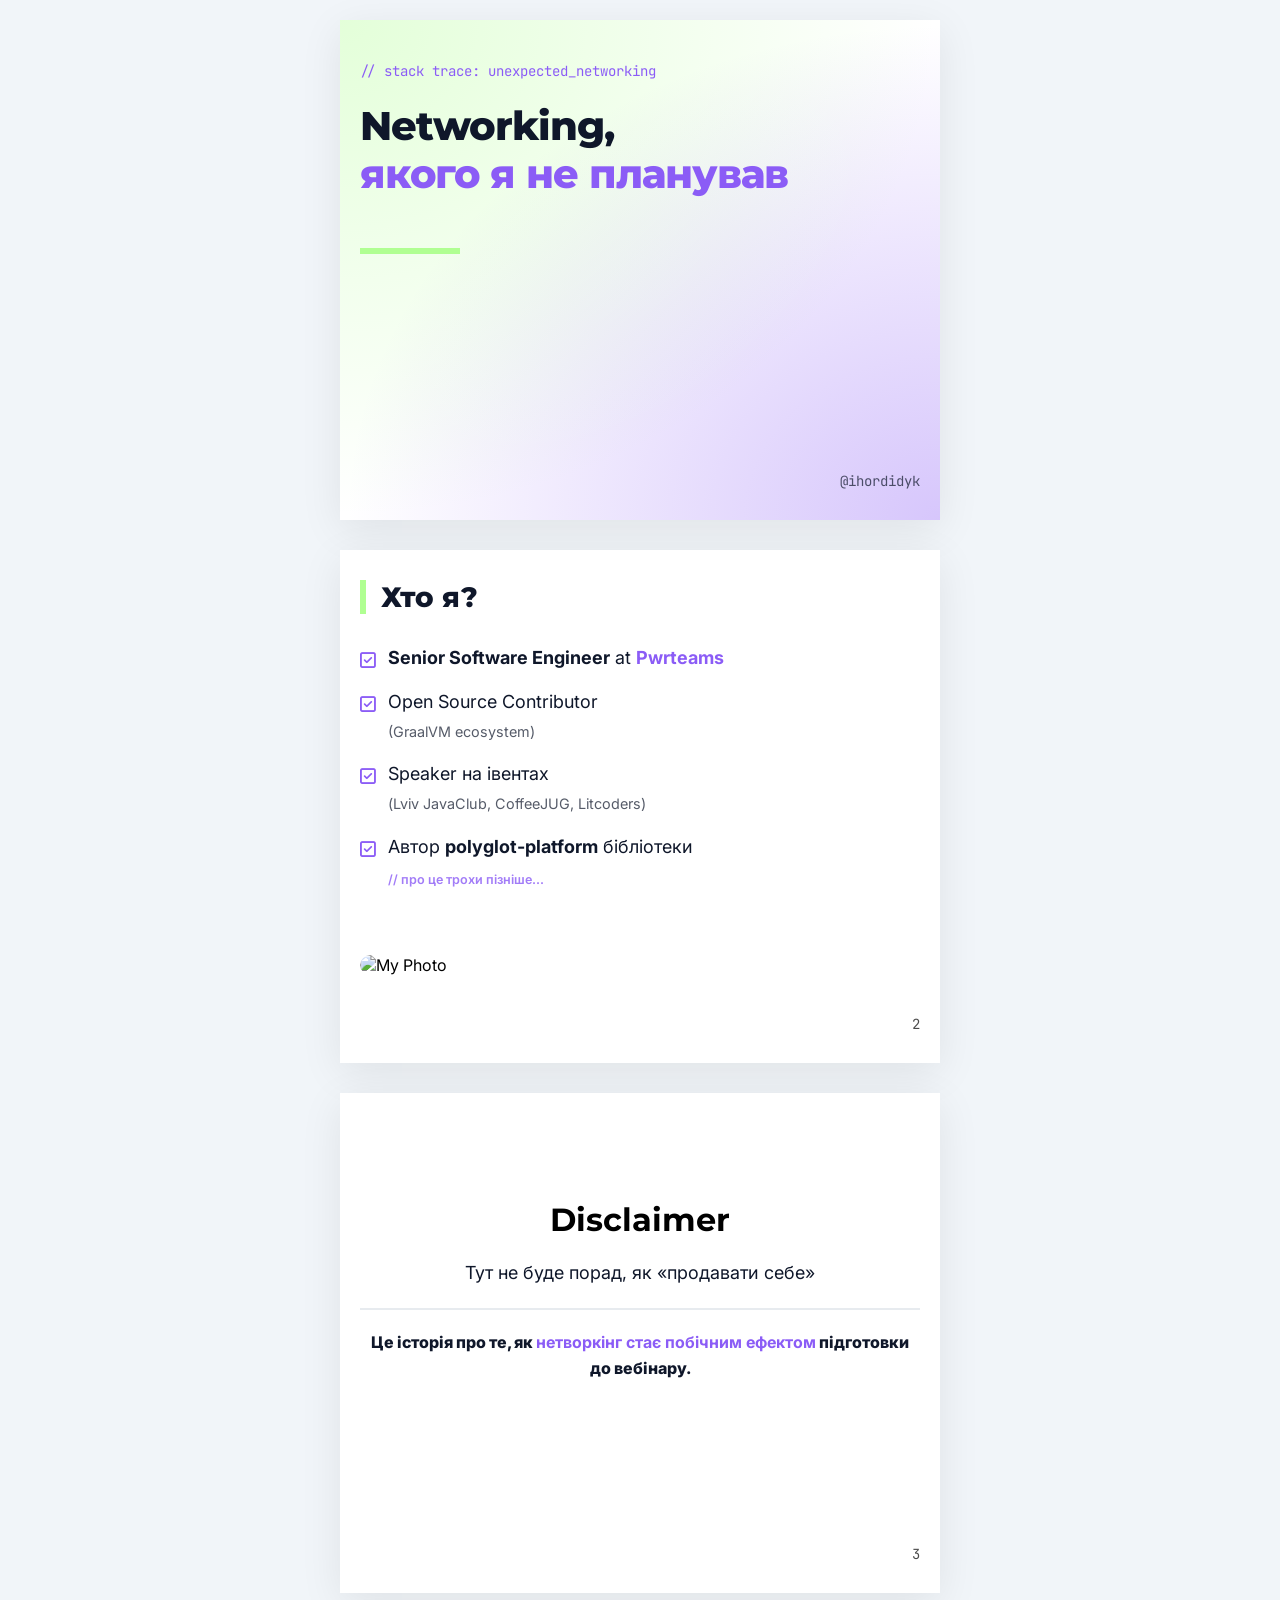
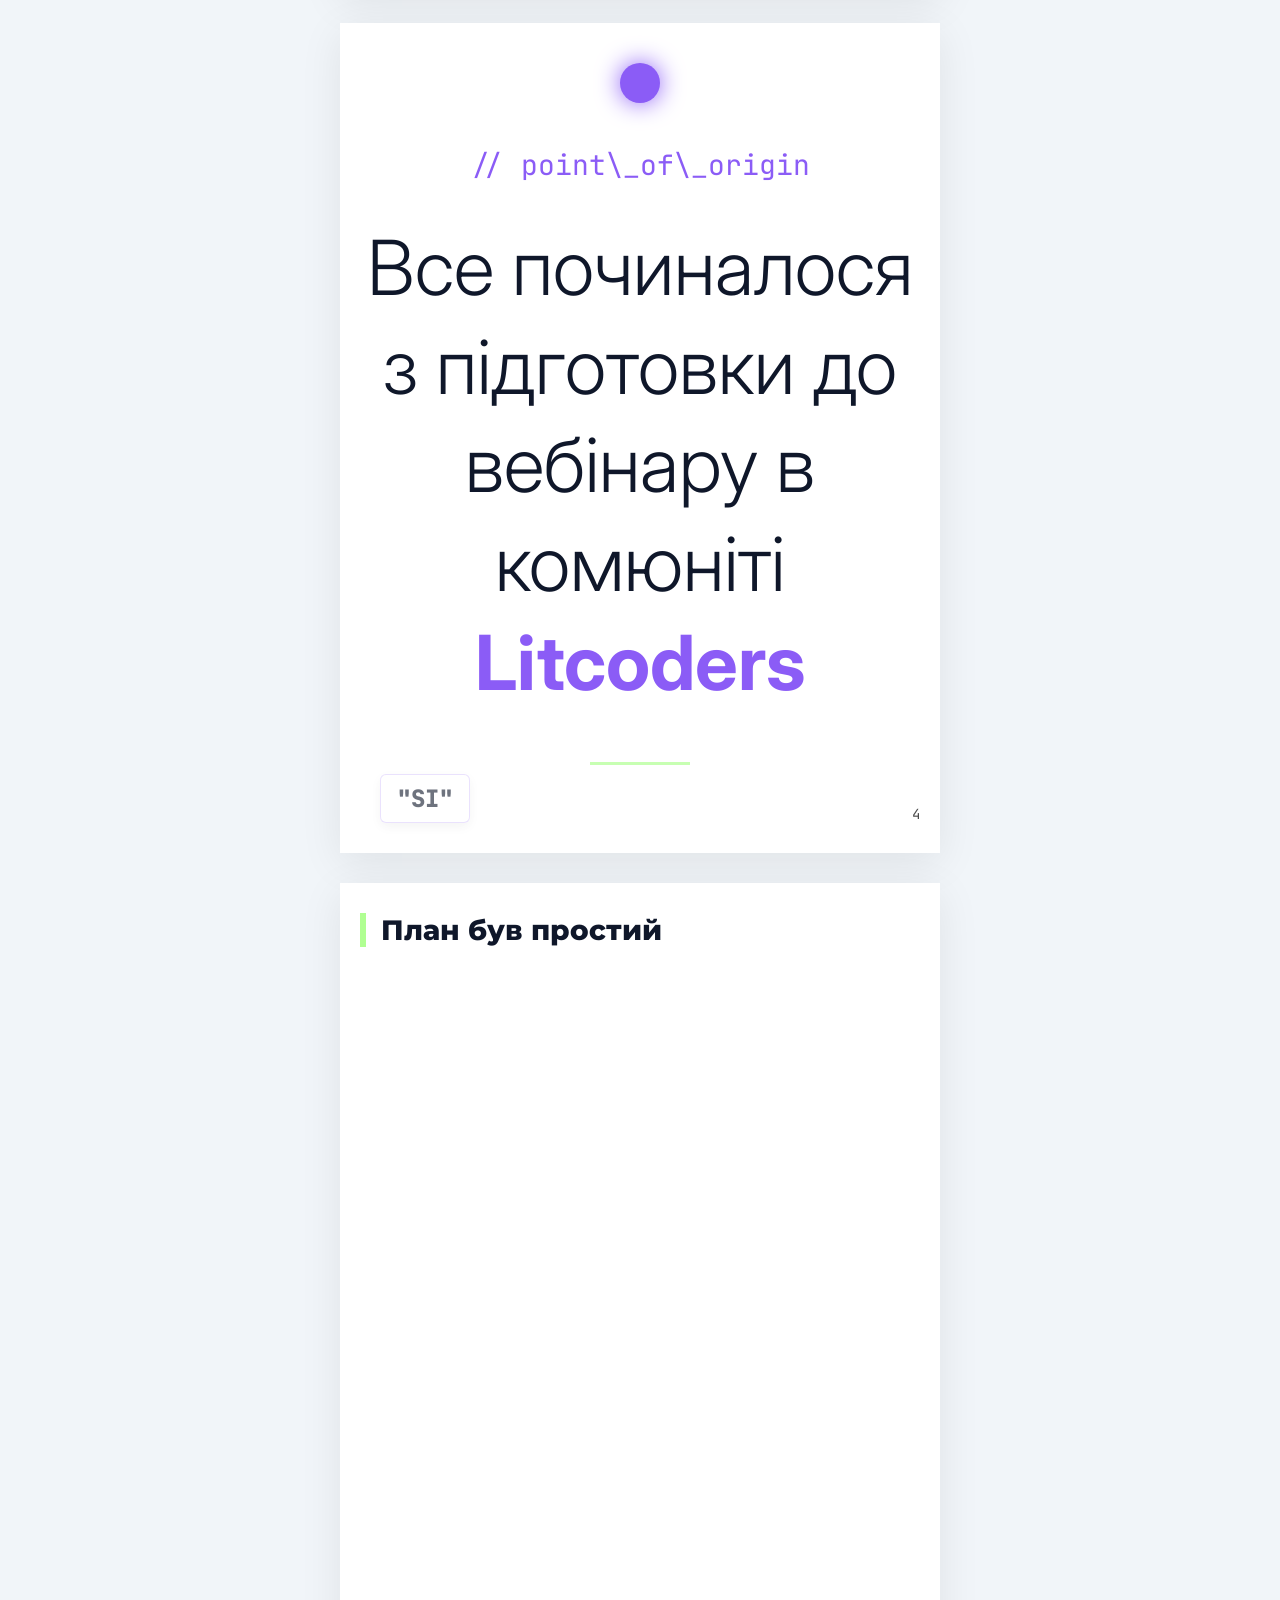
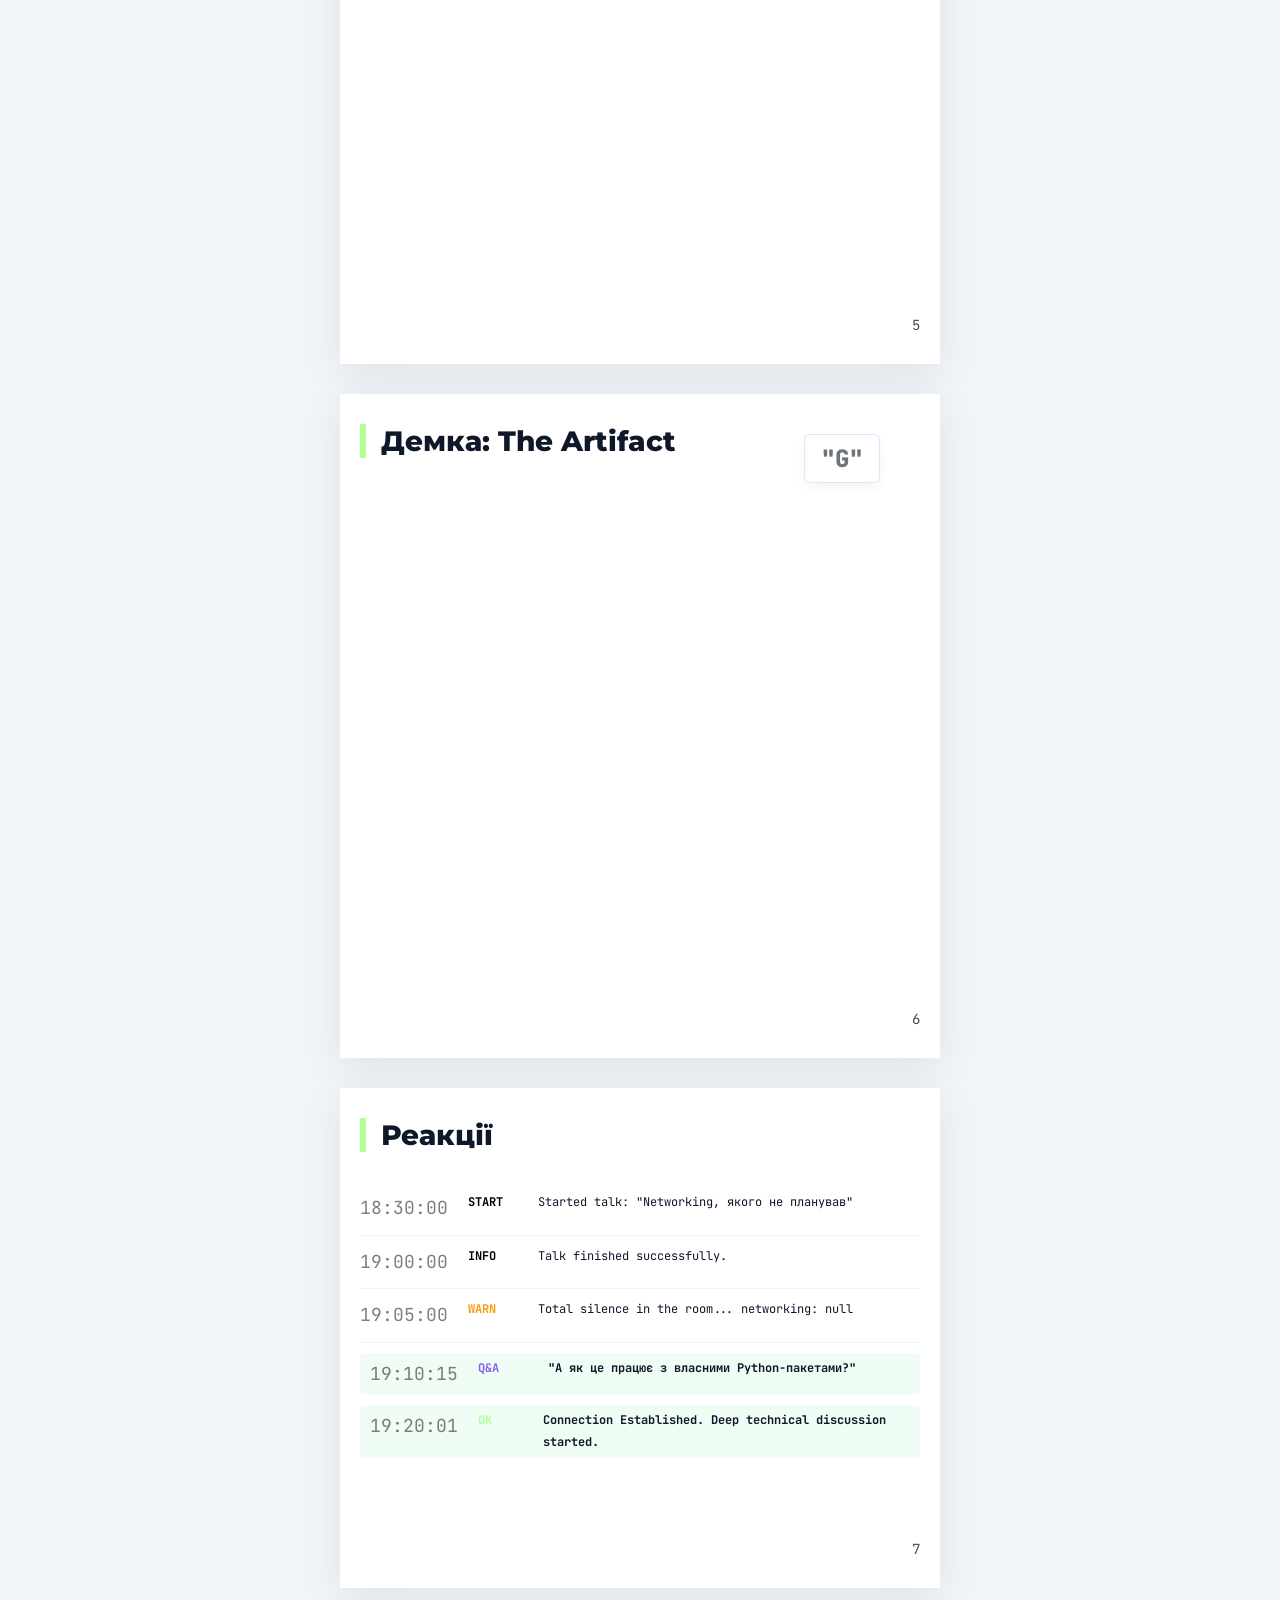
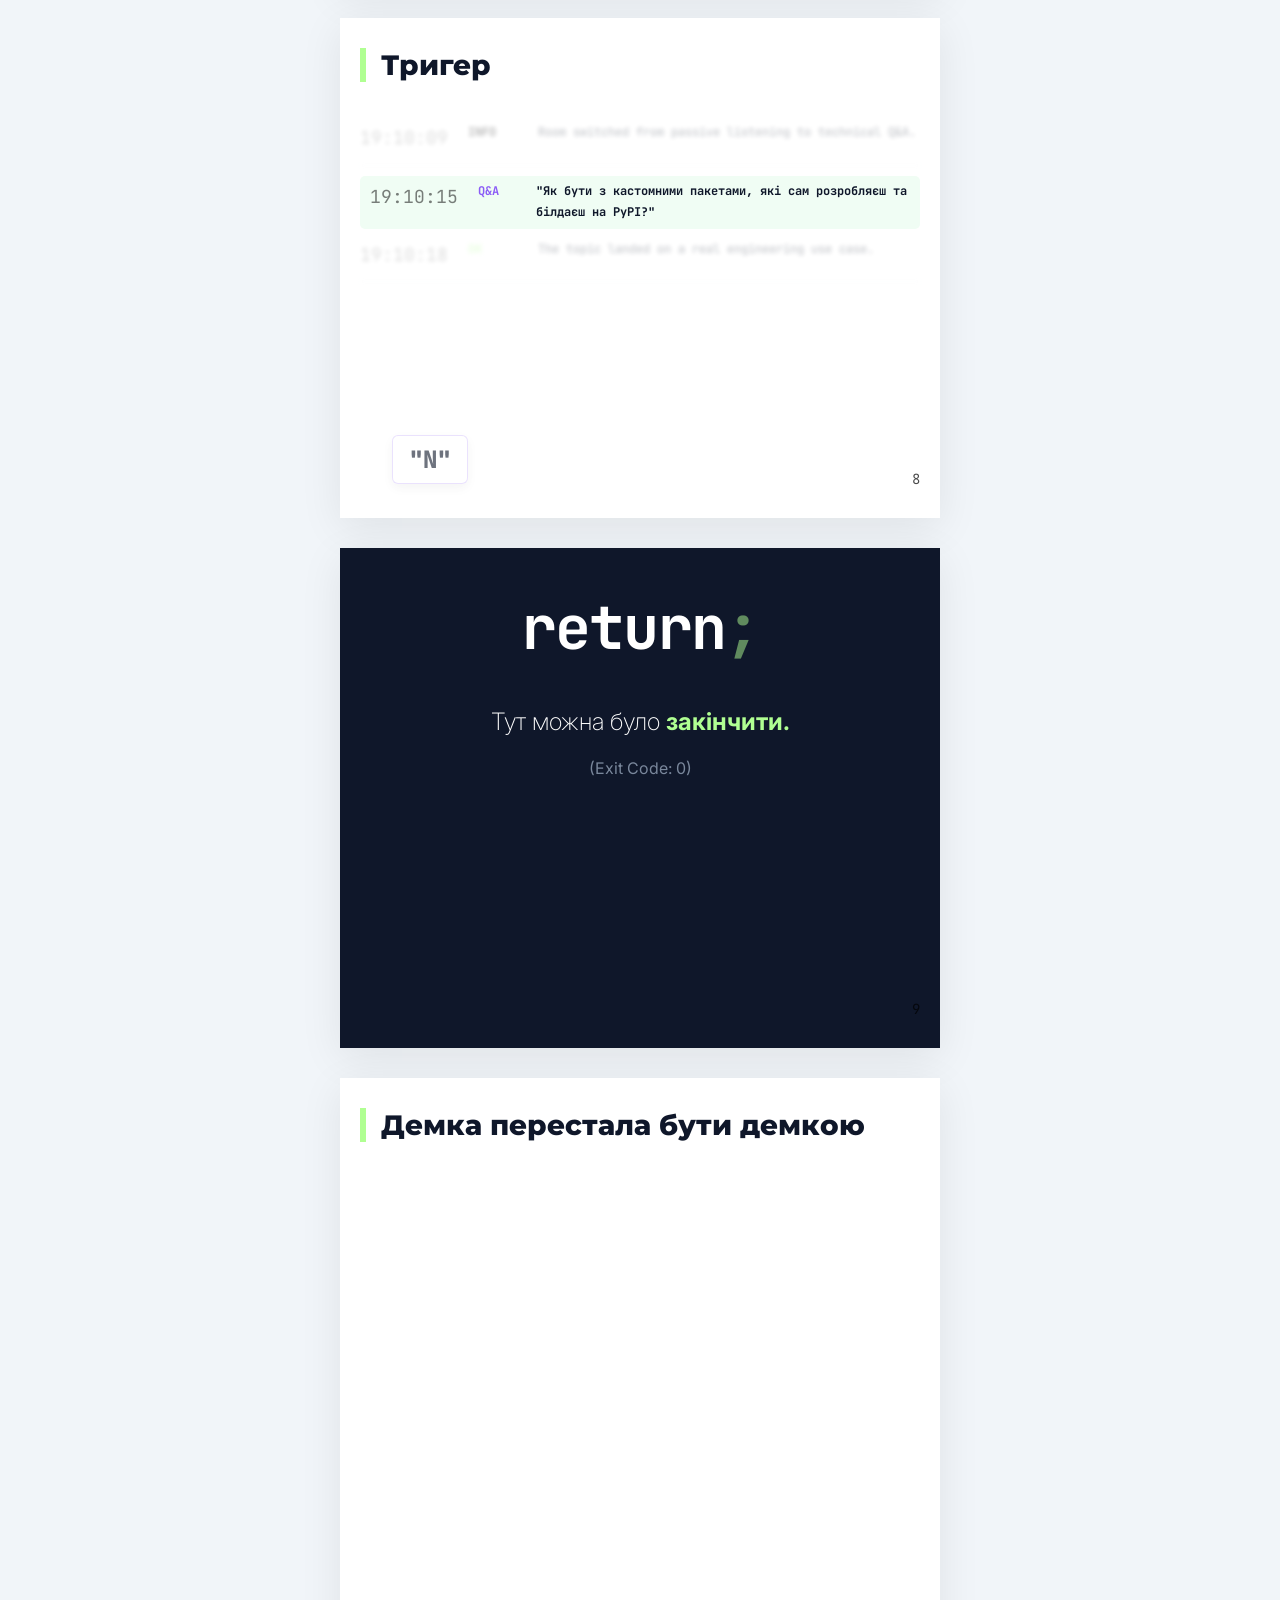
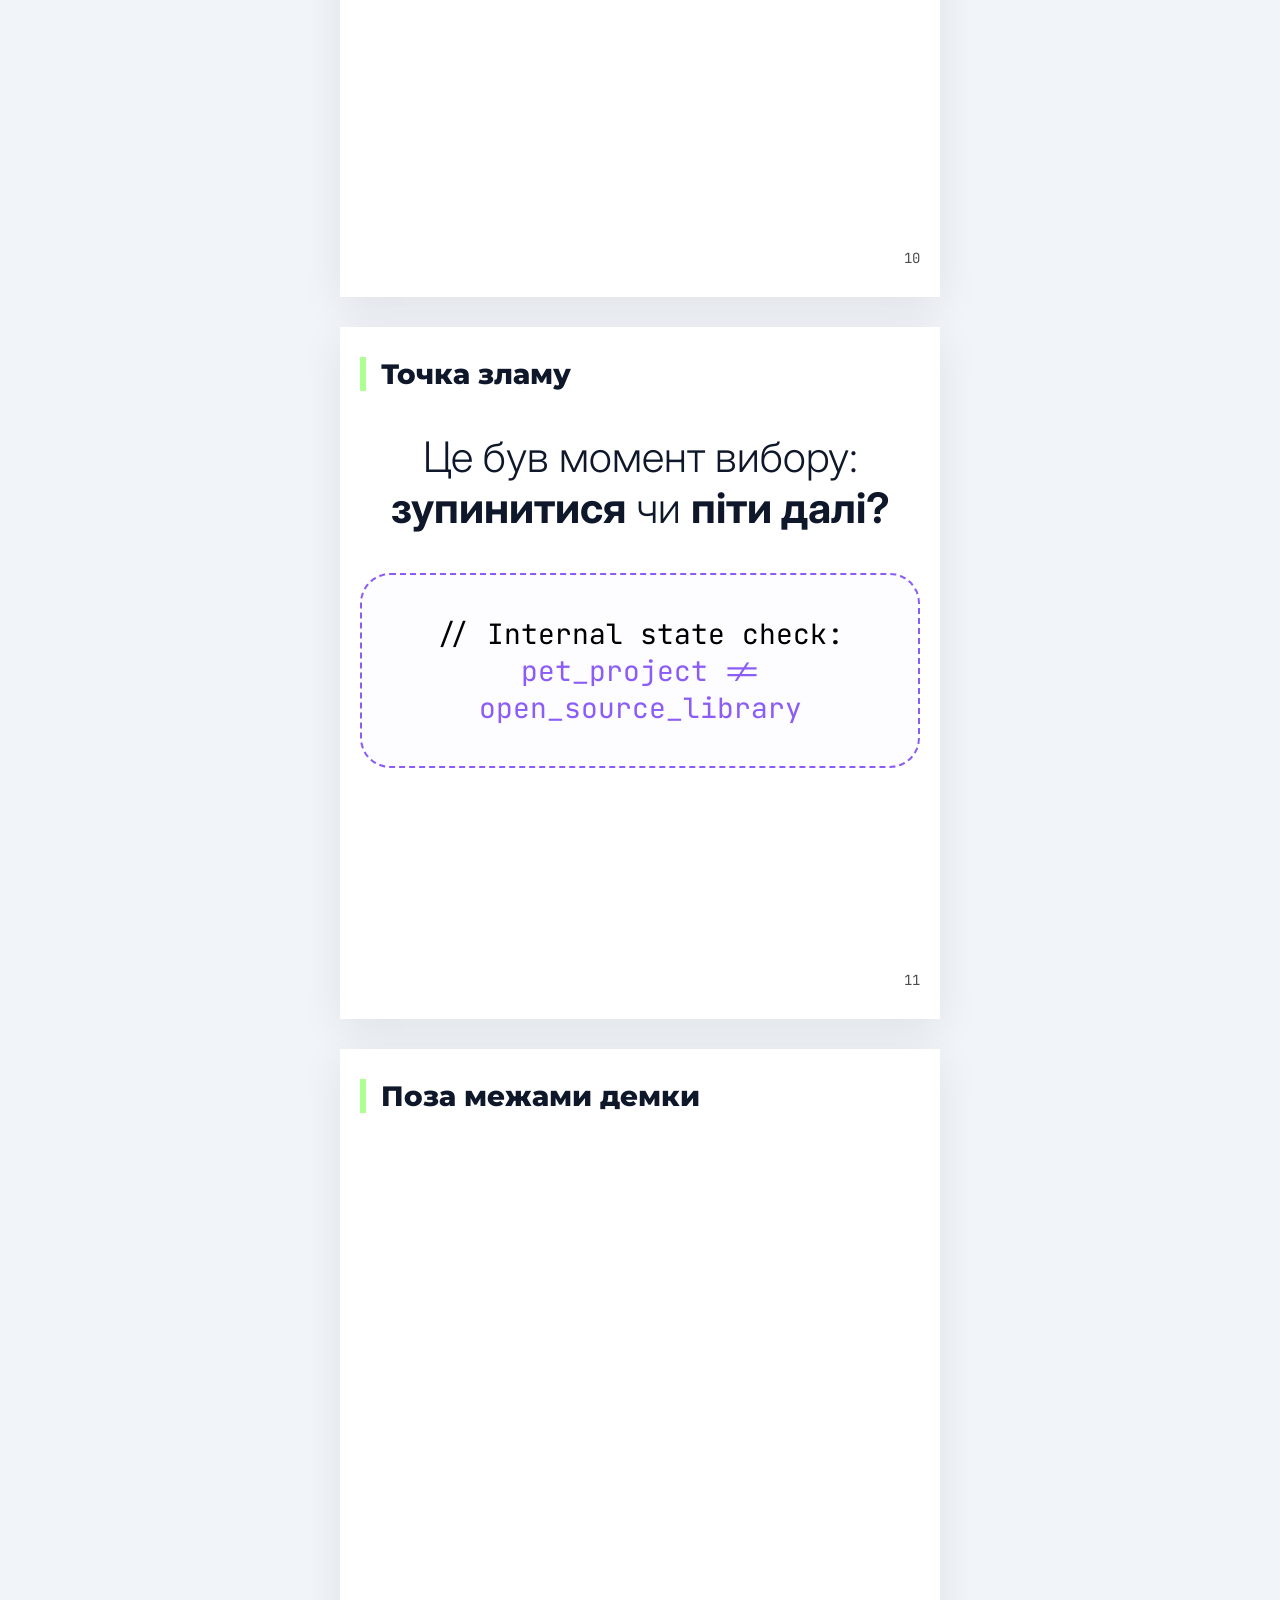
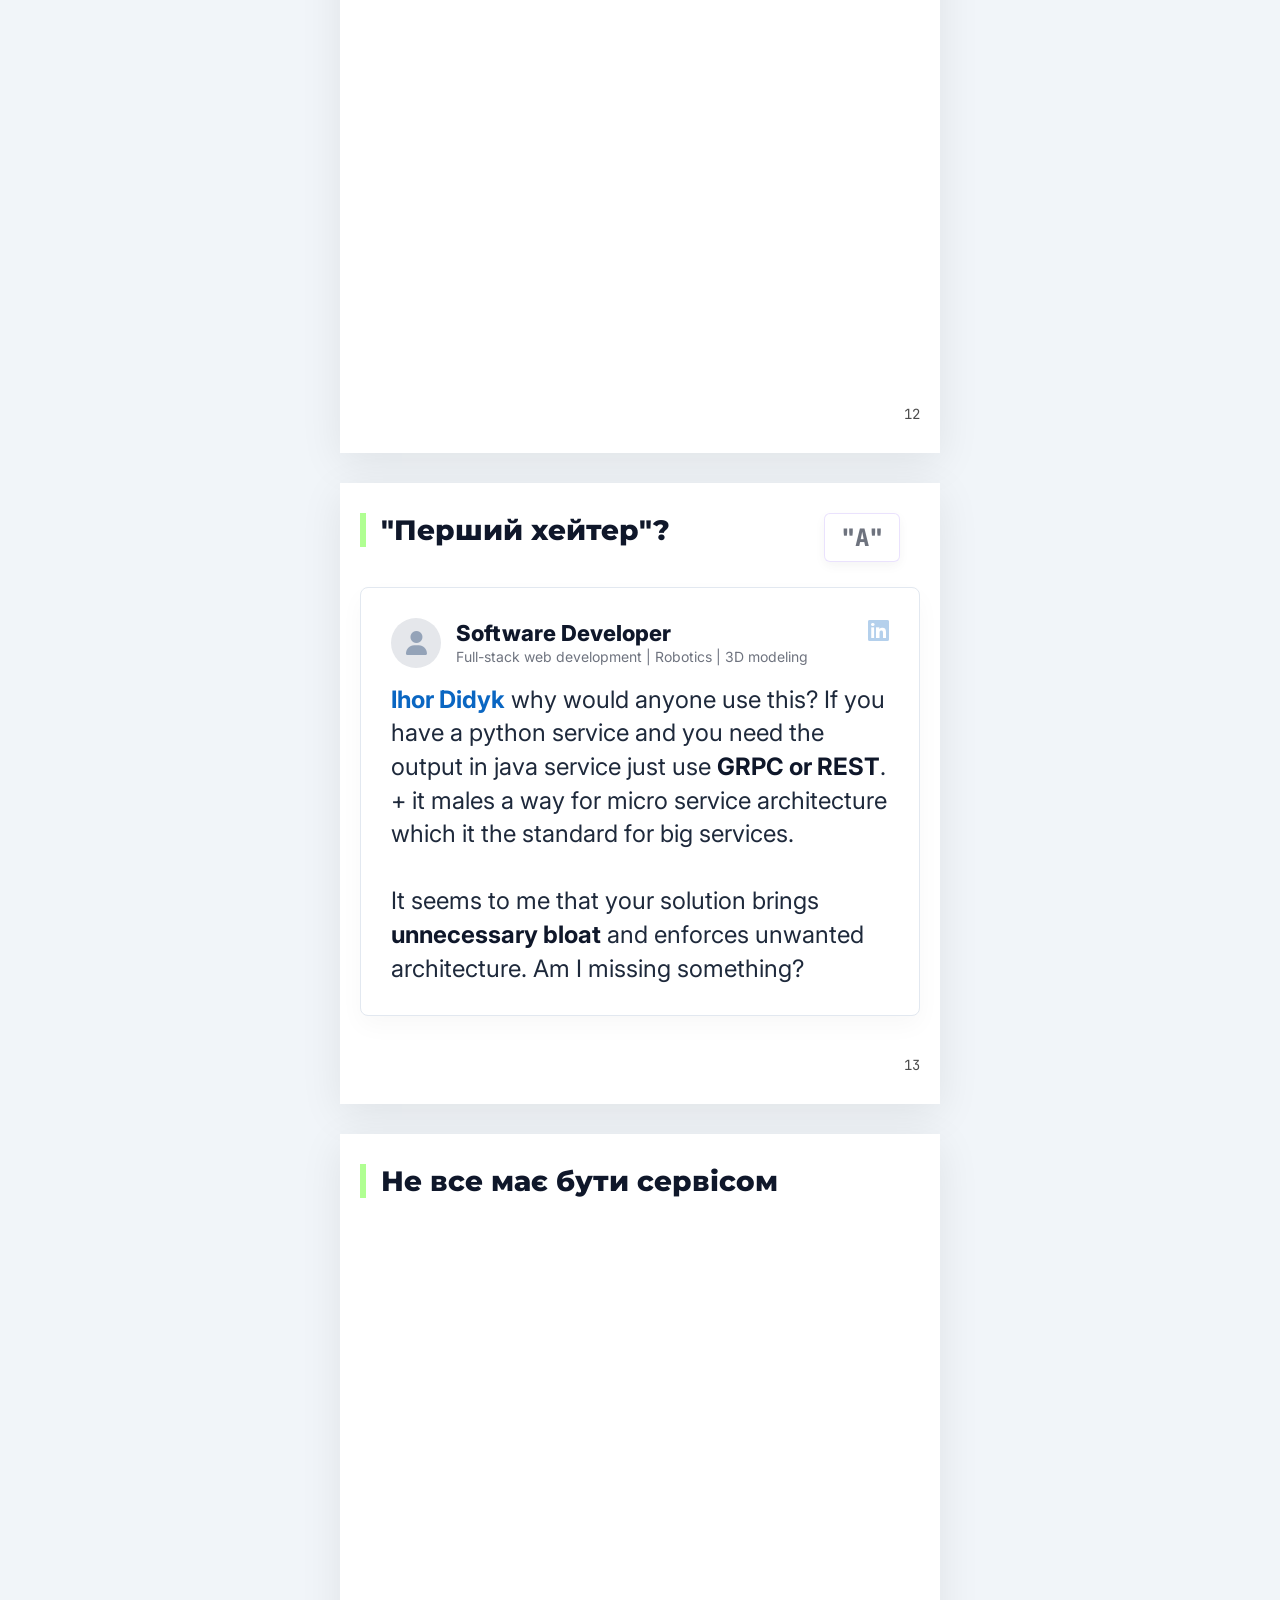
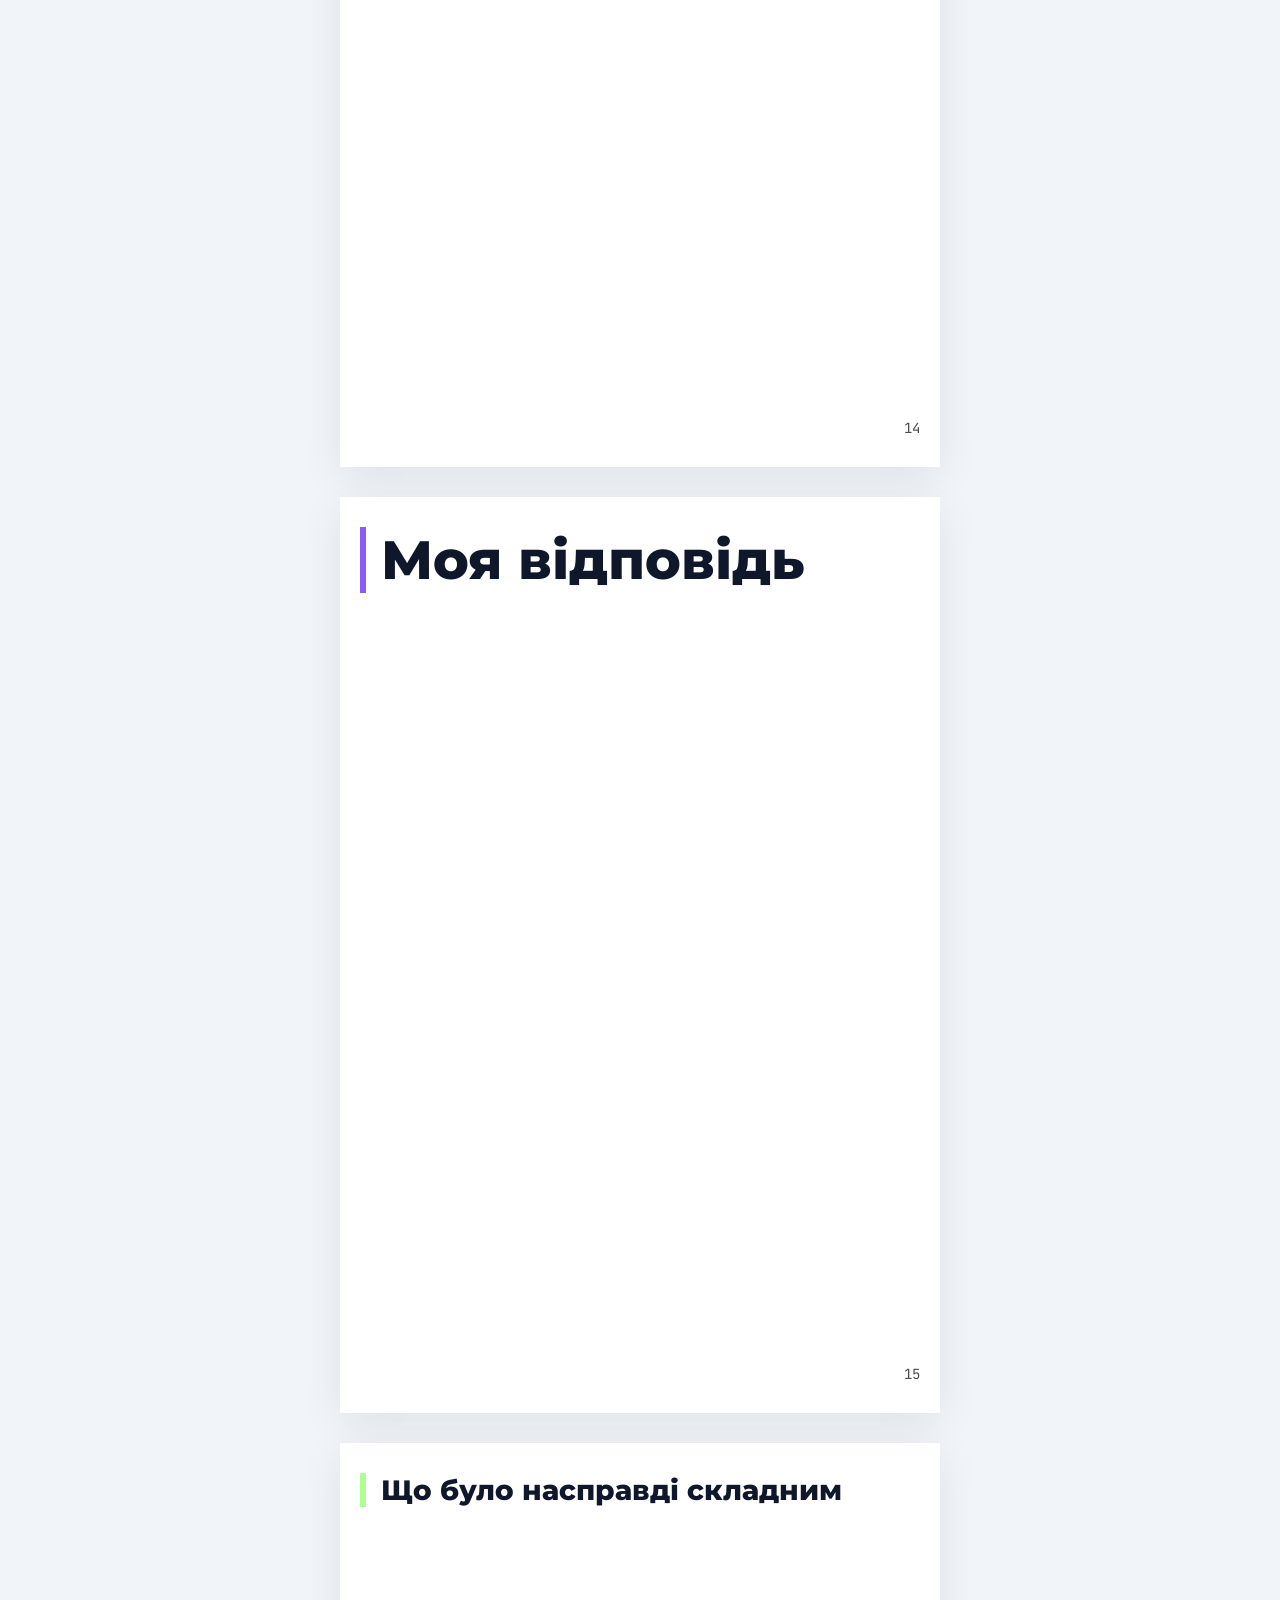
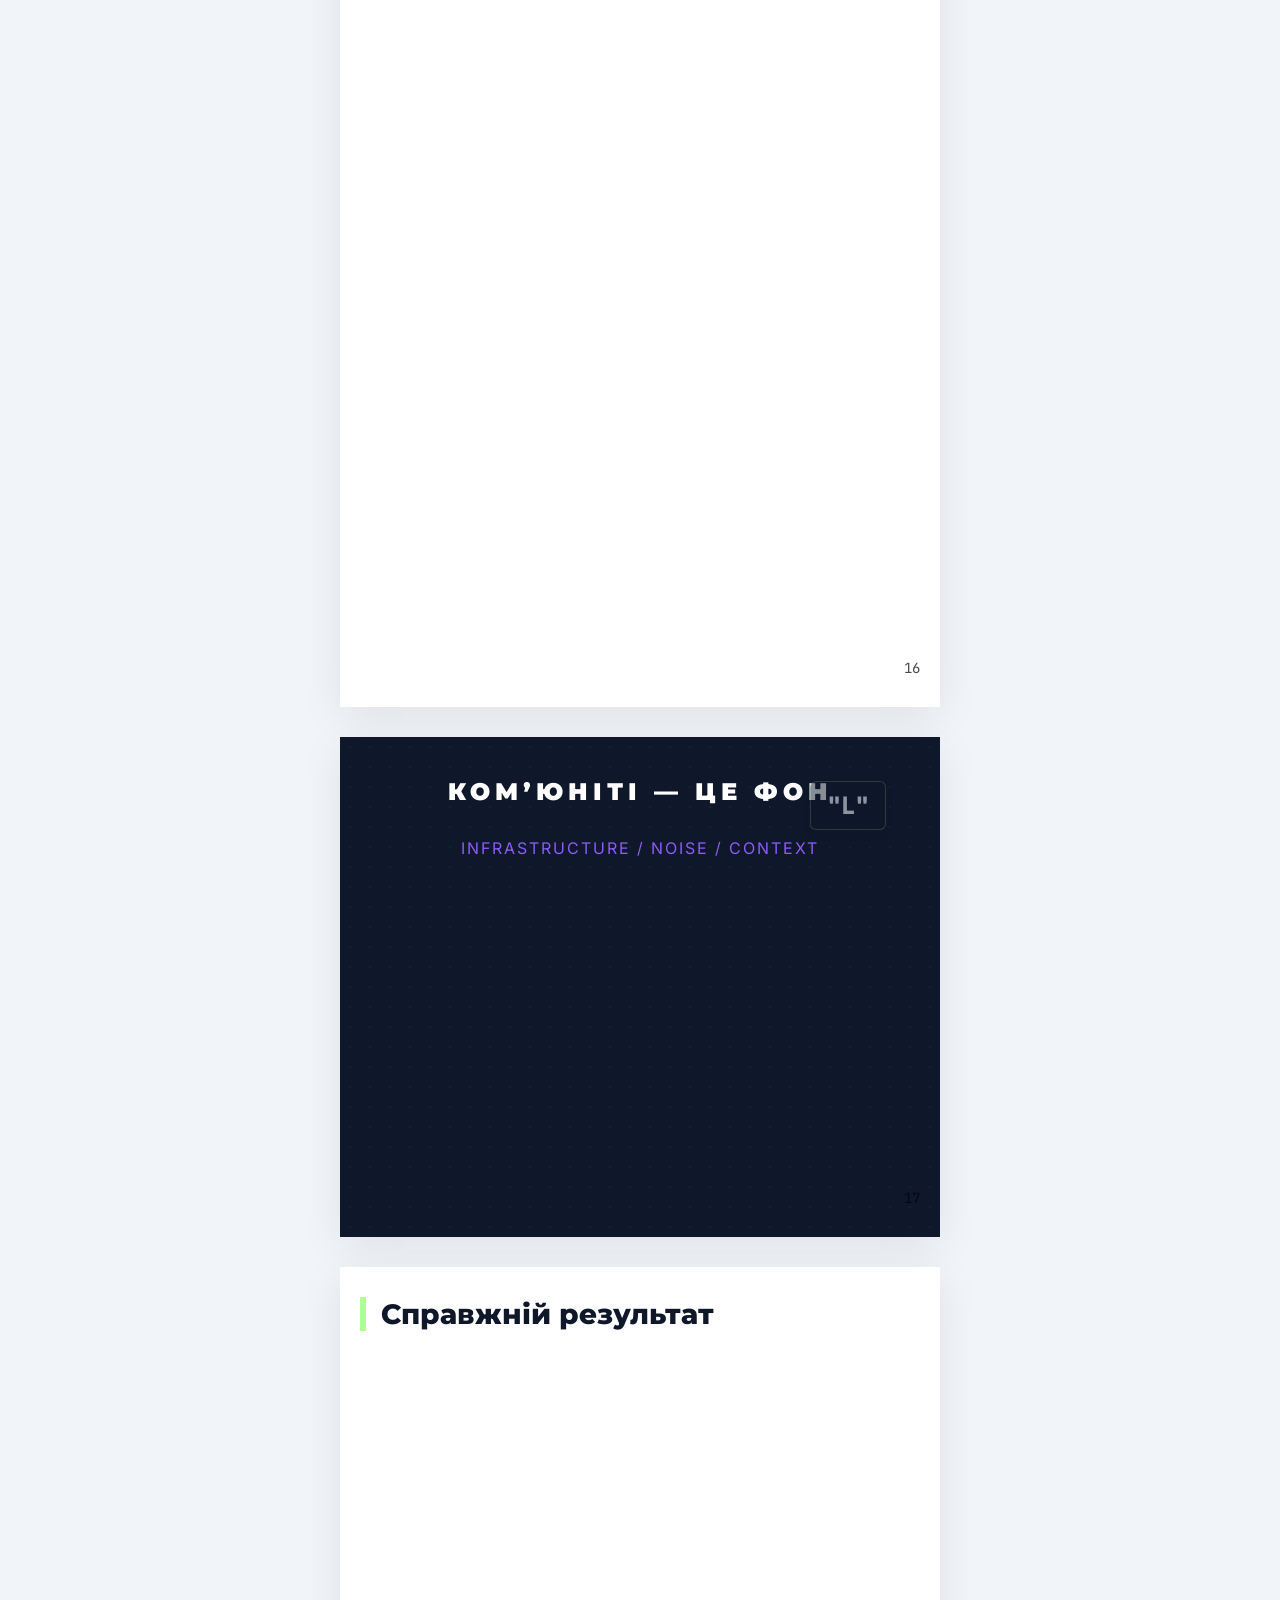
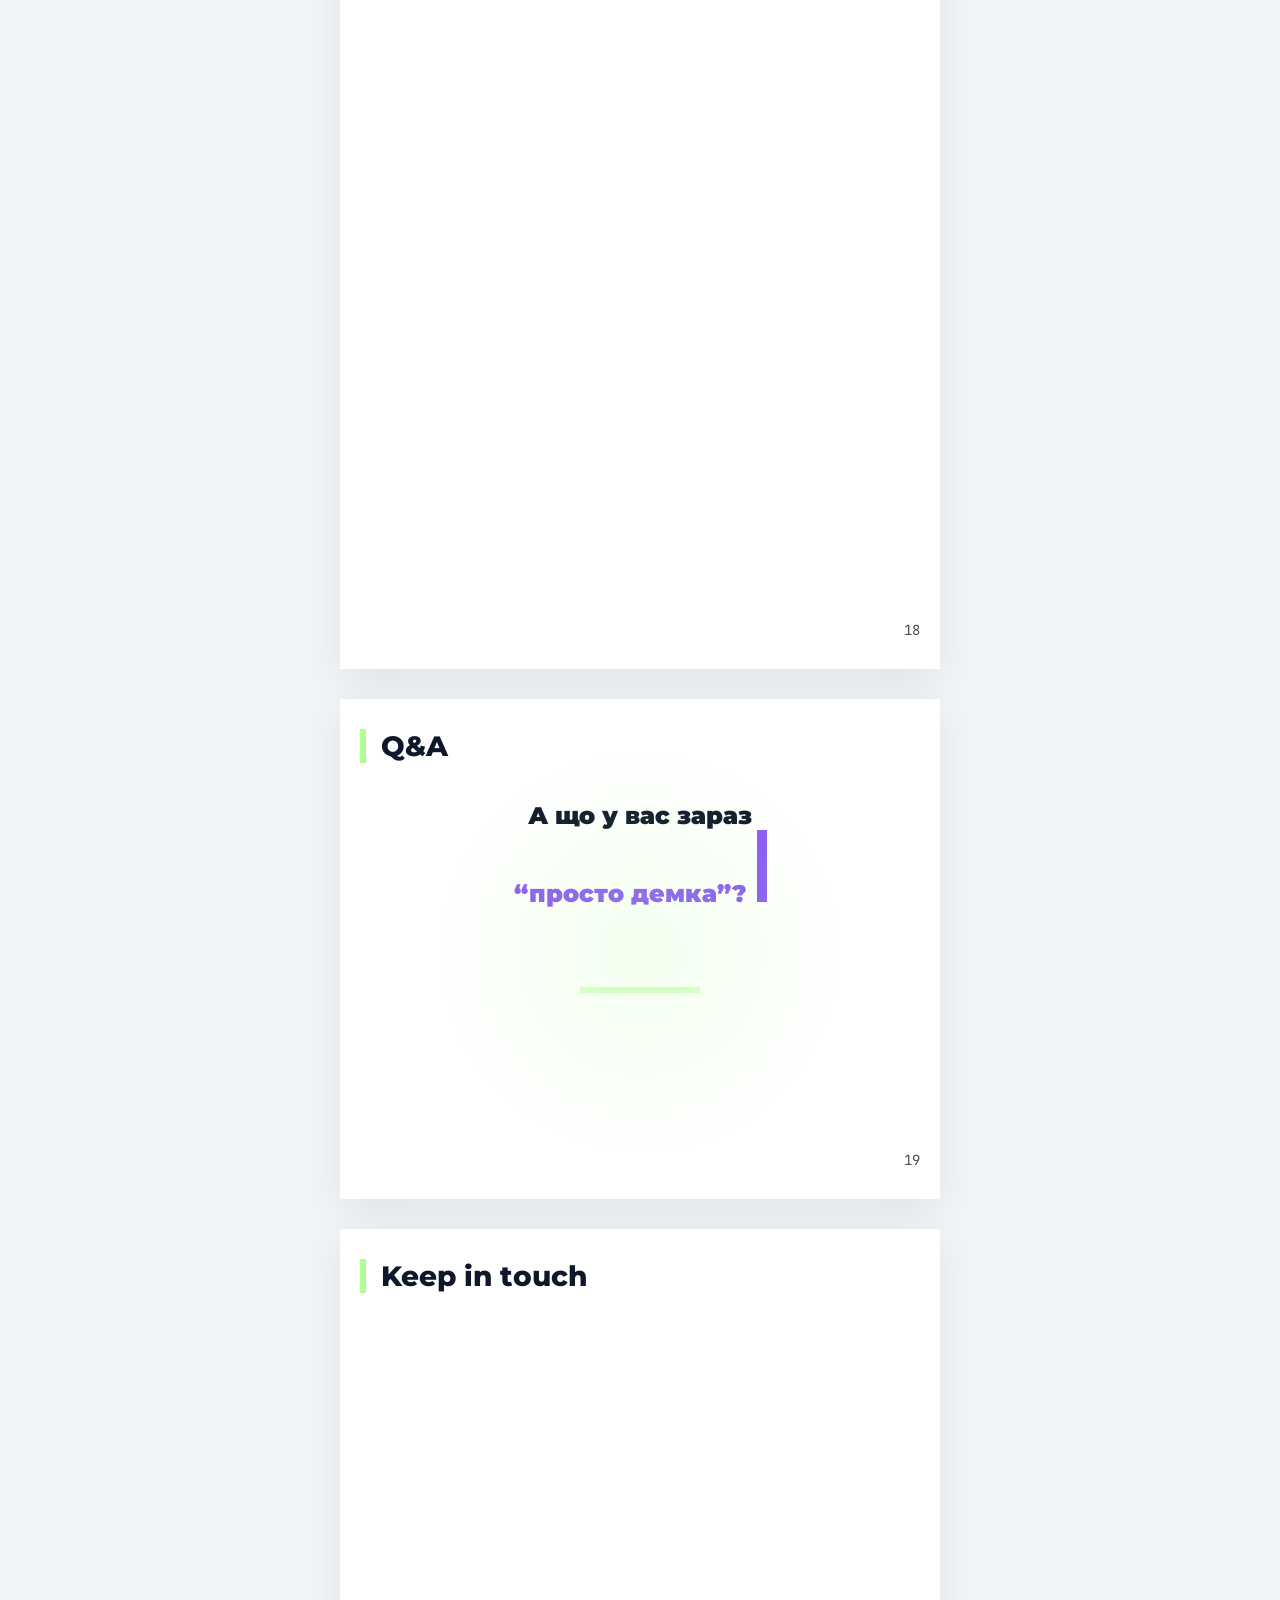
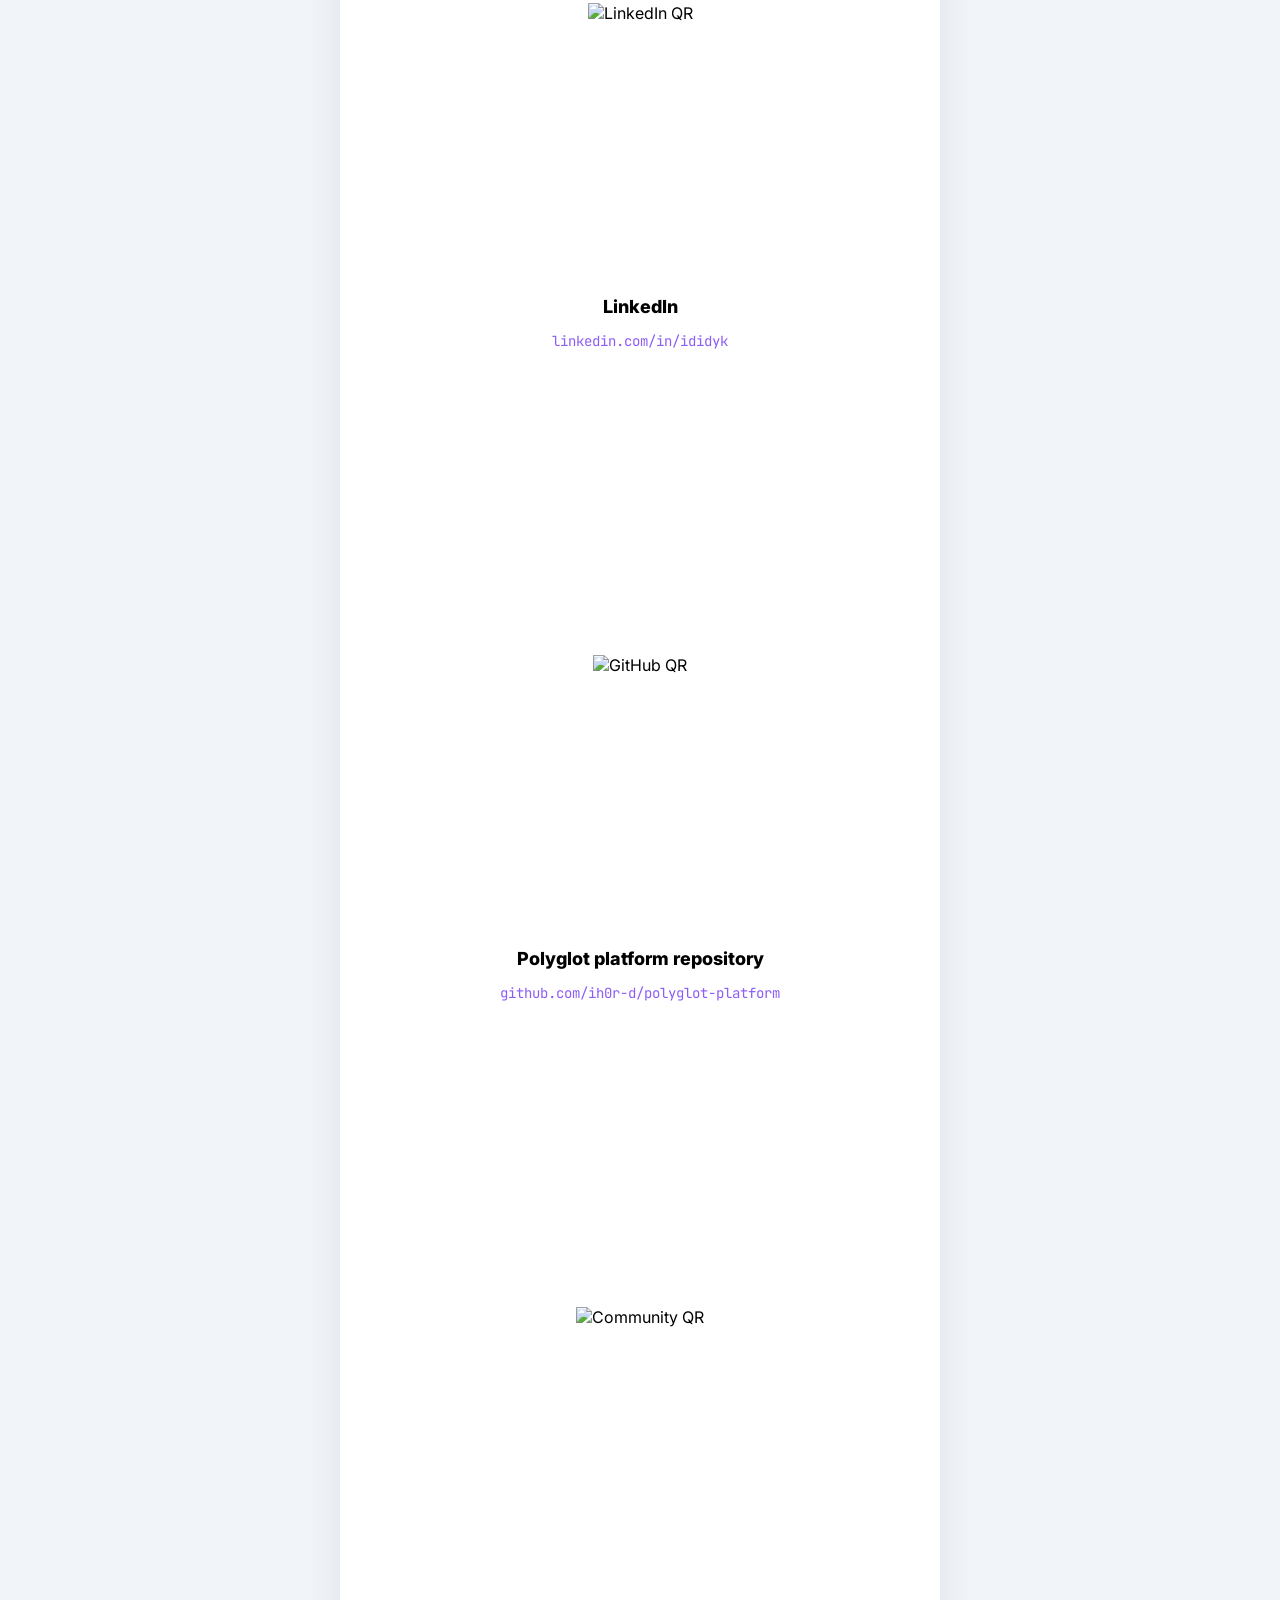
==== commit 68ebf167: "feat: finalize slides" ====
--- a/index.html
+++ b/index.html
@@ -59,16 +59,18 @@
   <div class="slide-number"></div>
 </div>
 
-<div class="slide">
-  <div class="mesh-bg opacity-10"></div>
+<div class="slide disclaimer-slide">
   <div class="content-area">
-    <div class="disclaimer-card">
-      <h2 class="disclaimer-title">Disclaimer</h2>
-      <p class="disclaimer-text">Тут не буде порад, як «продавати себе»</p>
-      <p class="disclaimer-footer">
-        Це історія про те, як <b class="font-w700 text-purple">нетворкінг стає побічним ефектом</b> підготовки до
-        вебінару.</p>
-    </div>
+    <div class="fragment disclaimer-easter-egg">
+      <i class="fa-solid fa-puzzle-piece disclaimer-easter-egg-icon"></i>
+      <p class="disclaimer-easter-egg-text">P.S. У цій презентації є пасхалка.</p>
+    </div>
+    <h2 class="disclaimer-title">Disclaimer</h2>
+    <p class="disclaimer-text">Тут не буде порад, як «продавати себе»</p>
+    <p class="disclaimer-footer">
+      Це історія про те, як <b class="font-w700 text-purple">нетворкінг стає побічним ефектом</b> підготовки до
+      вебінару.
+    </p>
   </div>
   <div class="slide-number"></div>
 </div>
@@ -110,7 +112,7 @@
         </li>
       </ul>
 
-      <div class="qr-item">
+      <div class="qr-item fragment">
         <div class="qr-placeholder-custom">
           <img
               src="https://api.qrserver.com/v1/create-qr-code/?size=300x300&data=https://github.com/ih0r-d/polyglot-without-bariers"
@@ -155,11 +157,11 @@
         <div class="code-pill output-pill">Type-safe JVM<br>Logic</div>
       </div>
     </div>
-    <p class="mapping-caption">
+    <p class="mapping-caption fragment">
       Мапінг стає <span class="mapping-accent">контрактом</span>: типізація без рутини.
     </p>
   </div>
-  <div class="hidden-return hidden-return-demo">"DE"</div>
+  <div class="hidden-return hidden-return-demo">"G"</div>
   <div class="slide-number"></div>
 </div>
 
@@ -185,7 +187,7 @@
       <div class="log-entry highlight log-entry-soft">
         <span class="log-time">19:10:15</span>
         <span class="log-level event">Q&A</span>
-        <span class="log-msg"><b>"Як бути з кастомними пакетами, які сам розробляєш та білдаєш на PyPI?"</b></span>
+        <span class="log-msg"><b>"А як це працює з власними Python-пакетами?"</b></span>
       </div>
       <div class="log-entry highlight">
         <span class="log-time">19:20:01</span>
@@ -193,10 +195,37 @@
         <span class="log-msg"><b>Connection Established. Deep technical discussion started.</b></span>
       </div>
     </div>
-    <p class="reactions-note">
-      Одне влучне питання цінніше за годину доповіді.
+  </div>
+  <div class="slide-number"></div>
+</div>
+
+<div class="slide">
+  <h2 class="slide-title">Тригер</h2>
+  <div class="content-area center-all">
+    <div class="log-stream trigger-log-stream">
+      <div class="log-entry trigger-log-entry trigger-log-entry-muted">
+        <span class="log-time">19:10:09</span>
+        <span class="log-level info">INFO</span>
+        <span class="log-msg">Room switched from passive listening to technical Q&amp;A.</span>
+      </div>
+      <div class="log-entry trigger-log-entry highlight">
+        <span class="log-time">19:10:15</span>
+        <span class="log-level event">Q&A</span>
+        <span class="log-msg">
+          <b>"Як бути з кастомними пакетами, які сам розробляєш та білдаєш на PyPI?"</b>
+        </span>
+      </div>
+      <div class="log-entry trigger-log-entry trigger-log-entry-muted">
+        <span class="log-time">19:10:18</span>
+        <span class="log-level ok">OK</span>
+        <span class="log-msg">The topic landed on a real engineering use case.</span>
+      </div>
+    </div>
+    <p class="trigger-note fragment">
+      Саме <b>важливе технічне питання</b> показало, що тема реально зачепила.
     </p>
   </div>
+  <div class="hidden-return hidden-return-trigger">"N"</div>
   <div class="slide-number"></div>
 </div>
 
@@ -214,7 +243,7 @@
 </div>
 
 <div class="slide">
-  <h2 class="slide-title">Захоплення: </h2>
+  <h2 class="slide-title">Демка перестала бути демкою</h2>
   <div class="content-area center-all justify-start">
     <div class="session-card">
       <div class="session-step fragment">
@@ -250,6 +279,7 @@
   </div>
   <div class="slide-number"></div>
 </div>
+
 <div class="slide">
   <h2 class="slide-title">Точка зламу</h2>
   <div class="content-area center-all">
@@ -265,15 +295,15 @@
       </div>
     </div>
 
-    <p class="breakpoint-note">
-      Але саме в цей момент почала працювати <b>асинхронна валідація.</b>
+    <p class="breakpoint-note fragment">
+      Але саме тоді почалася <b>справжня перевірка ідеї.</b>
     </p>
   </div>
   <div class="slide-number"></div>
 </div>
 
 <div class="slide">
-  <h2 class="slide-title">Вихід за межі</h2>
+  <h2 class="slide-title">Поза межами демки</h2>
   <div class="content-area center-all justify-start">
     <div class="session-card">
       <div class="session-step fragment">
@@ -312,7 +342,7 @@
 </div>
 
 <div class="slide">
-  <h2 class="slide-title">Критичне запитання</h2>
+  <h2 class="slide-title">"Перший хейтер"?</h2>
   <div class="content-area center-all">
     <div class="comment-card">
       <i class="fa-brands fa-linkedin ln-logo"></i>
@@ -331,23 +361,50 @@
         missing something?
       </div>
     </div>
-    <p class="font-inter critical-question-note">
-      Момент істини: як пояснити розробнику, що не кожній задачі потрібен <br>окремий сервіс та мережевий оверхед?
+  </div>
+  <div class="hidden-return hidden-return-feedback">"A"</div>
+  <div class="slide-number">08</div>
+</div>
+
+<div class="slide">
+  <h2 class="slide-title">Не все має бути сервісом</h2>
+  <div class="content-area center-all">
+    <div class="result-comparison architecture-comparison">
+      <div class="result-list architecture-column fragment">
+        <h4>REST / gRPC</h4>
+        <ul>
+          <li><i class="fa-solid fa-network-wired text-purple"></i><span>Окремий деплой</span></li>
+          <li><i class="fa-solid fa-globe text-purple"></i><span>Мережеві межі</span></li>
+          <li><i class="fa-solid fa-arrow-up-right-dots text-purple"></i><span>Distributed scaling</span></li>
+        </ul>
+      </div>
+
+      <div class="result-list architecture-column architecture-column-accent fragment">
+        <h4>Embed-підхід</h4>
+        <ul>
+          <li><i class="fa-solid fa-bolt text-lime"></i><span>Локальний виклик без network overhead</span></li>
+          <li><i class="fa-solid fa-database text-lime"></i><span>Обмін даними без зайвої серіалізації</span></li>
+          <li><i class="fa-solid fa-box-open text-lime"></i><span>Один продукт, а не ще один сервіс</span></li>
+        </ul>
+      </div>
+    </div>
+
+    <p class="architecture-note fragment">
+      Як пояснити розробнику, що не кожній задачі потрібен <b>окремий сервіс та мережевий оверхед?</b>
     </p>
   </div>
-  <div class="hidden-return hidden-return-feedback">"FF"</div>
-  <div class="slide-number">08</div>
+  <div class="slide-number"></div>
 </div>
 
 <div class="slide">
   <div class="mesh-bg mesh-bg-solution"></div>
 
-  <h2 class="slide-title solution">Рішення</h2>
+  <h2 class="slide-title solution">Моя відповідь</h2>
 
   <div class="content-area solution-content">
     <div class="solution-timeline-container solution-timeline-offset">
 
-      <div class="solution-timeline-line" ></div> 
+      <div class="solution-timeline-line fragment"></div> 
 
       <div class="solution-timeline-items-wrapper">
         
@@ -396,8 +453,45 @@
       </div>
     </div>
 
-    <h3 class="main-decision fragment anim-pop-in solution-main-decision delay-1500">Я просто <b
-        class="text-purple font-w800">пішов далі.</b></h3>
+    <h3 class="main-decision fragment anim-pop-in solution-main-decision delay-1500">Найкращою <b
+        class="text-purple font-w800">відповіддю став розвиток.</b></h3>
+  </div>
+  <div class="slide-number"></div>
+</div>
+
+<div class="slide">
+  <h2 class="slide-title">Що було насправді складним</h2>
+  <div class="content-area center-all justify-start">
+    <div class="session-card technical-depth-card">
+      <div class="session-step fragment">
+        <div class="step-icon"><i class="fa-solid fa-plug-circle-bolt"></i></div>
+        <div class="step-content">
+          <span class="step-tag">Lifecycle & Contexts</span>
+          Коли і як жити GraalVM Context, щоб не отримати витоки, дивну поведінку й болючі race conditions.
+        </div>
+      </div>
+      <div class="session-step fragment">
+        <div class="step-icon active"><i class="fa-solid fa-shuffle"></i></div>
+        <div class="step-content">
+          <span class="step-tag">Type Mapping</span>
+          Примітиви прості. Справжній біль починається на колекціях, кастомних типах і контрактах між мовами.
+        </div>
+      </div>
+      <div class="session-step fragment">
+        <div class="step-icon"><i class="fa-solid fa-puzzle-piece"></i></div>
+        <div class="step-content">
+          <span class="step-tag">DX поверх магії</span>
+          Недостатньо, щоб воно “могло”. Воно має читатися як нормальний Spring Boot tooling, а не як експеримент.
+        </div>
+      </div>
+      <div class="session-step fragment">
+        <div class="step-icon active step-icon-success"><i class="fa-solid fa-box-archive"></i></div>
+        <div class="step-content">
+          <span class="step-tag step-tag-success">Packaging & Reuse</span>
+          Найціннішим виявилося не запустити демку, а запакувати рішення для повторного використання.
+        </div>
+      </div>
+    </div>
   </div>
   <div class="slide-number"></div>
 </div>
@@ -419,9 +513,11 @@
       INFRASTRUCTURE / NOISE / CONTEXT
     </p>
   </div>
-  <div class="slide-number"></div>
-</div>
-
+  <div class="hidden-return hidden-return-community">"L"</div>
+  <div class="slide-number"></div>
+</div>
+
+<!--
 <div class="slide">
   <h2 class="slide-title">Ефект присутності</h2>
   <div class="content-area center-all">
@@ -443,10 +539,11 @@
   </div>
   <div class="slide-number"></div>
 </div>
-
-<div class="slide">
-
-  <h2 class="slide-title">Головний висновок</h2>
+-->
+
+<div class="slide">
+
+  <h2 class="slide-title">Справжній результат</h2>
 
   <div class="content-area center-all">
     <div class="conclusion-layout">
@@ -539,6 +636,7 @@
 </div>
 
 
+<!--
 <div class="slide">
   <h2 class="slide-title">Рекурсія створення</h2>
 
@@ -596,6 +694,7 @@
 
   <div class="slide-number"></div>
 </div>
+-->
 
 <div class="slide">
   <h2 class="slide-title">Q&A</h2>
@@ -647,7 +746,34 @@
   <div class="slide-number"></div>
 </div>
 
-<div class="slide slide-title-bg">
+<div class="slide join-team-slide bg-dark text-white">
+  <div class="mesh-bg opacity-30"></div>
+  <div class="content-area">
+    <p class="mono join-team-tag">// next_step: scan_and_apply()</p>
+    <div class="join-team-layout">
+      <div class="join-team-copy">
+        <h2 class="join-team-title">Join our team</h2>
+        <p class="join-team-note">
+          Pwrteams Careers
+        </p>
+        <a href="https://pwrteams.com/careers" target="_blank" class="join-team-link">
+          pwrteams.com/careers
+        </a>
+      </div>
+
+      <div class="join-team-qr-card">
+        <div class="join-team-qr-frame">
+          <img
+              src="https://api.qrserver.com/v1/create-qr-code/?size=320x320&data=https://pwrteams.com/careers"
+              alt="Pwrteams Careers QR">
+        </div>
+      </div>
+    </div>
+  </div>
+  <div class="slide-number"></div>
+</div>
+
+<div class="slide slide-title-bg final-title-slide">
 
   <div class="separator-lime"></div>
   <h1>Networking,<br><span class="text-purple">якого я не планував</span></h1>
--- a/css/style.css
+++ b/css/style.css
@@ -203,6 +203,15 @@
   box-shadow: 0 20px 50px rgba(0, 0, 0, 0.05);
 }
 
+.disclaimer-slide .content-area {
+  width: 100%;
+  justify-content: center;
+  align-items: center;
+  text-align: center;
+  position: relative;
+  transform: translateY(-28px);
+}
+
 .dots-grid {
   display: grid;
   grid-template-columns: repeat(8, 1fr);
@@ -718,22 +727,51 @@
 
 .disclaimer-title {
   font-size: 70px;
-  margin-bottom: 40px;
+  margin-bottom: 24px;
   font-family: 'Montserrat', serif;
 }
 
 .disclaimer-text {
   font-size: 32px;
   color: var(--dark);
-  margin-bottom: 40px;
+  margin-bottom: 24px;
 }
 
 .disclaimer-footer {
   font-size: 32px;
   color: var(--dark);
   font-weight: 800;
-  border-top: 2px solid #f1f5f9;
-  padding-top: 40px;
+  border-top: 2px solid rgba(148, 163, 184, 0.22);
+  padding-top: 24px;
+}
+
+.disclaimer-easter-egg {
+  position: absolute;
+  right: 0;
+  bottom: 6px;
+  display: flex;
+  flex-direction: row;
+  align-items: center;
+  gap: 12px;
+  padding: 0;
+  color: rgba(71, 85, 105, 0.8);
+  text-align: left;
+  opacity: 0.72;
+}
+
+.disclaimer-easter-egg-text {
+  font-family: 'JetBrains Mono', monospace;
+  font-size: 18px;
+  line-height: 1.2;
+  color: inherit;
+  font-weight: 500;
+  letter-spacing: 0.2px;
+}
+
+.disclaimer-easter-egg-icon {
+  font-size: 16px;
+  color: var(--purple);
+  opacity: 0.9;
 }
 
 .mesh-bg-lime-custom {
@@ -835,6 +873,7 @@
   height: 100%;
   background: radial-gradient(circle, rgba(255, 255, 255, 0.05) 1px, transparent 1px);
   background-size: 20px 20px;
+  opacity: 0.7;
 }
 
 .reaction-container {
@@ -1236,11 +1275,12 @@
 
 .noise-word {
   position: absolute;
-  color: rgba(255, 255, 255, 0.05);
+  color: rgba(255, 255, 255, 0.07);
   font-family: 'Montserrat', sans-serif;
   font-weight: 900;
   text-transform: uppercase;
   user-select: none;
+  letter-spacing: 2px;
 }
 
 .result-comparison {
@@ -1273,6 +1313,79 @@
   display: flex;
   align-items: center;
   gap: 15px;
+}
+
+.architecture-comparison {
+  gap: 36px;
+  margin-top: 10px;
+  align-items: stretch;
+}
+
+.architecture-column {
+  flex: 1;
+  padding: 34px 32px;
+  border-radius: 28px;
+  background: #f8fafc;
+  border: 1px solid #e2e8f0;
+}
+
+.architecture-column h4 {
+  font-size: 24px;
+  margin-bottom: 24px;
+  color: var(--dark);
+  letter-spacing: 0.5px;
+  text-transform: none;
+}
+
+.architecture-column-accent {
+  background: linear-gradient(180deg, rgba(176, 255, 146, 0.18) 0%, rgba(255, 255, 255, 1) 100%);
+  border-color: rgba(176, 255, 146, 0.7);
+}
+
+.architecture-column li {
+  align-items: flex-start;
+  font-size: 24px;
+  line-height: 1.35;
+}
+
+.architecture-column li i {
+  margin-top: 6px;
+  flex-shrink: 0;
+}
+
+.architecture-note {
+  margin-top: 30px;
+  text-align: center;
+  font-size: 30px;
+}
+
+.technical-depth-card .session-step {
+  min-height: 92px;
+  gap: 22px;
+  margin-bottom: 18px;
+  align-items: flex-start;
+}
+
+.technical-depth-card .session-step::before {
+  left: 24px;
+  top: 50px;
+  height: 18px;
+}
+
+.technical-depth-card .step-icon {
+  width: 50px;
+  height: 50px;
+  font-size: 20px;
+}
+
+.technical-depth-card .step-content {
+  font-size: 24px;
+  line-height: 1.3;
+}
+
+.technical-depth-card .step-tag {
+  font-size: 14px;
+  margin-bottom: 2px;
 }
 
 .code-card {
@@ -2301,6 +2414,25 @@
   text-align: left;
 }
 
+.trigger-log-stream {
+  max-width: 960px;
+}
+
+.trigger-log-entry {
+  transition: all 0.25s ease;
+}
+
+.trigger-log-entry-muted {
+  opacity: 0.28;
+  filter: blur(2.2px);
+}
+
+.trigger-note {
+  margin-top: 28px;
+  font-size: 30px;
+  text-align: center;
+}
+
 .side-effect-card {
   background: #fff;
   color: var(--dark);
@@ -2320,6 +2452,12 @@
   background-color: #fff;
   background-image: radial-gradient(at 0% 0%, rgba(176, 255, 146, 0.35) 0%, transparent 70%),
                     radial-gradient(at 100% 100%, rgba(139, 92, 246, 0.35) 0%, transparent 70%);
+}
+
+.final-title-slide {
+  justify-content: flex-end;
+  padding-top: 40px;
+  padding-bottom: 120px;
 }
 
 .hidden-return {
@@ -2646,6 +2784,19 @@
   right: 40px;
 }
 
+.hidden-return-trigger {
+  bottom: 34px;
+  left: 52px;
+}
+
+.hidden-return-community {
+  top: 44px;
+  right: 54px;
+  background-color: rgba(15, 23, 42, 0.82);
+  border-color: rgba(176, 255, 146, 0.28);
+  color: #e2e8f0;
+}
+
 .qr-link-line {
   font-size: 18px;
   white-space: nowrap;
@@ -2850,32 +3001,32 @@
 .noise-hype {
   top: 10%;
   left: 10%;
-  font-size: 40px;
+  font-size: 38px;
 }
 
 .noise-news {
   top: 20%;
   right: 15%;
-  font-size: 60px;
+  font-size: 56px;
 }
 
 .noise-trends {
   bottom: 15%;
   left: 20%;
-  font-size: 50px;
+  font-size: 46px;
 }
 
 .noise-releases {
   bottom: 30%;
   right: 10%;
-  font-size: 30px;
+  font-size: 28px;
 }
 
 .noise-drama {
   top: 50%;
   left: 5%;
-  font-size: 24px;
-  opacity: 0.3;
+  font-size: 22px;
+  opacity: 0.28;
 }
 
 .async-code {
@@ -3028,3 +3179,71 @@
   margin-bottom: 30px;
   color: var(--slate);
 }
+
+.join-team-slide {
+  justify-content: center;
+}
+
+.join-team-tag {
+  margin-bottom: 24px;
+  color: var(--lime);
+}
+
+.join-team-layout {
+  display: grid;
+  grid-template-columns: 1.15fr 0.85fr;
+  gap: 56px;
+  align-items: center;
+}
+
+.join-team-copy {
+  display: flex;
+  flex-direction: column;
+  align-items: flex-start;
+}
+
+.join-team-title {
+  font-family: 'Montserrat', sans-serif;
+  font-size: 88px;
+  line-height: 0.98;
+  letter-spacing: -3px;
+  color: #fff;
+  margin-bottom: 24px;
+}
+
+.join-team-note {
+  font-size: 28px;
+  color: #cbd5e1;
+  margin-bottom: 18px;
+}
+
+.join-team-link {
+  display: inline-flex;
+  align-items: center;
+  padding: 16px 28px;
+  border-radius: 999px;
+  background: var(--lime);
+  color: var(--dark);
+  font-size: 24px;
+  font-weight: 800;
+  text-decoration: none;
+}
+
+.join-team-qr-card {
+  display: flex;
+  justify-content: center;
+}
+
+.join-team-qr-frame {
+  padding: 22px;
+  border-radius: 32px;
+  background: #fff;
+  box-shadow: 0 24px 60px rgba(0, 0, 0, 0.28);
+}
+
+.join-team-qr-frame img {
+  display: block;
+  width: 320px;
+  height: 320px;
+  border-radius: 20px;
+}
